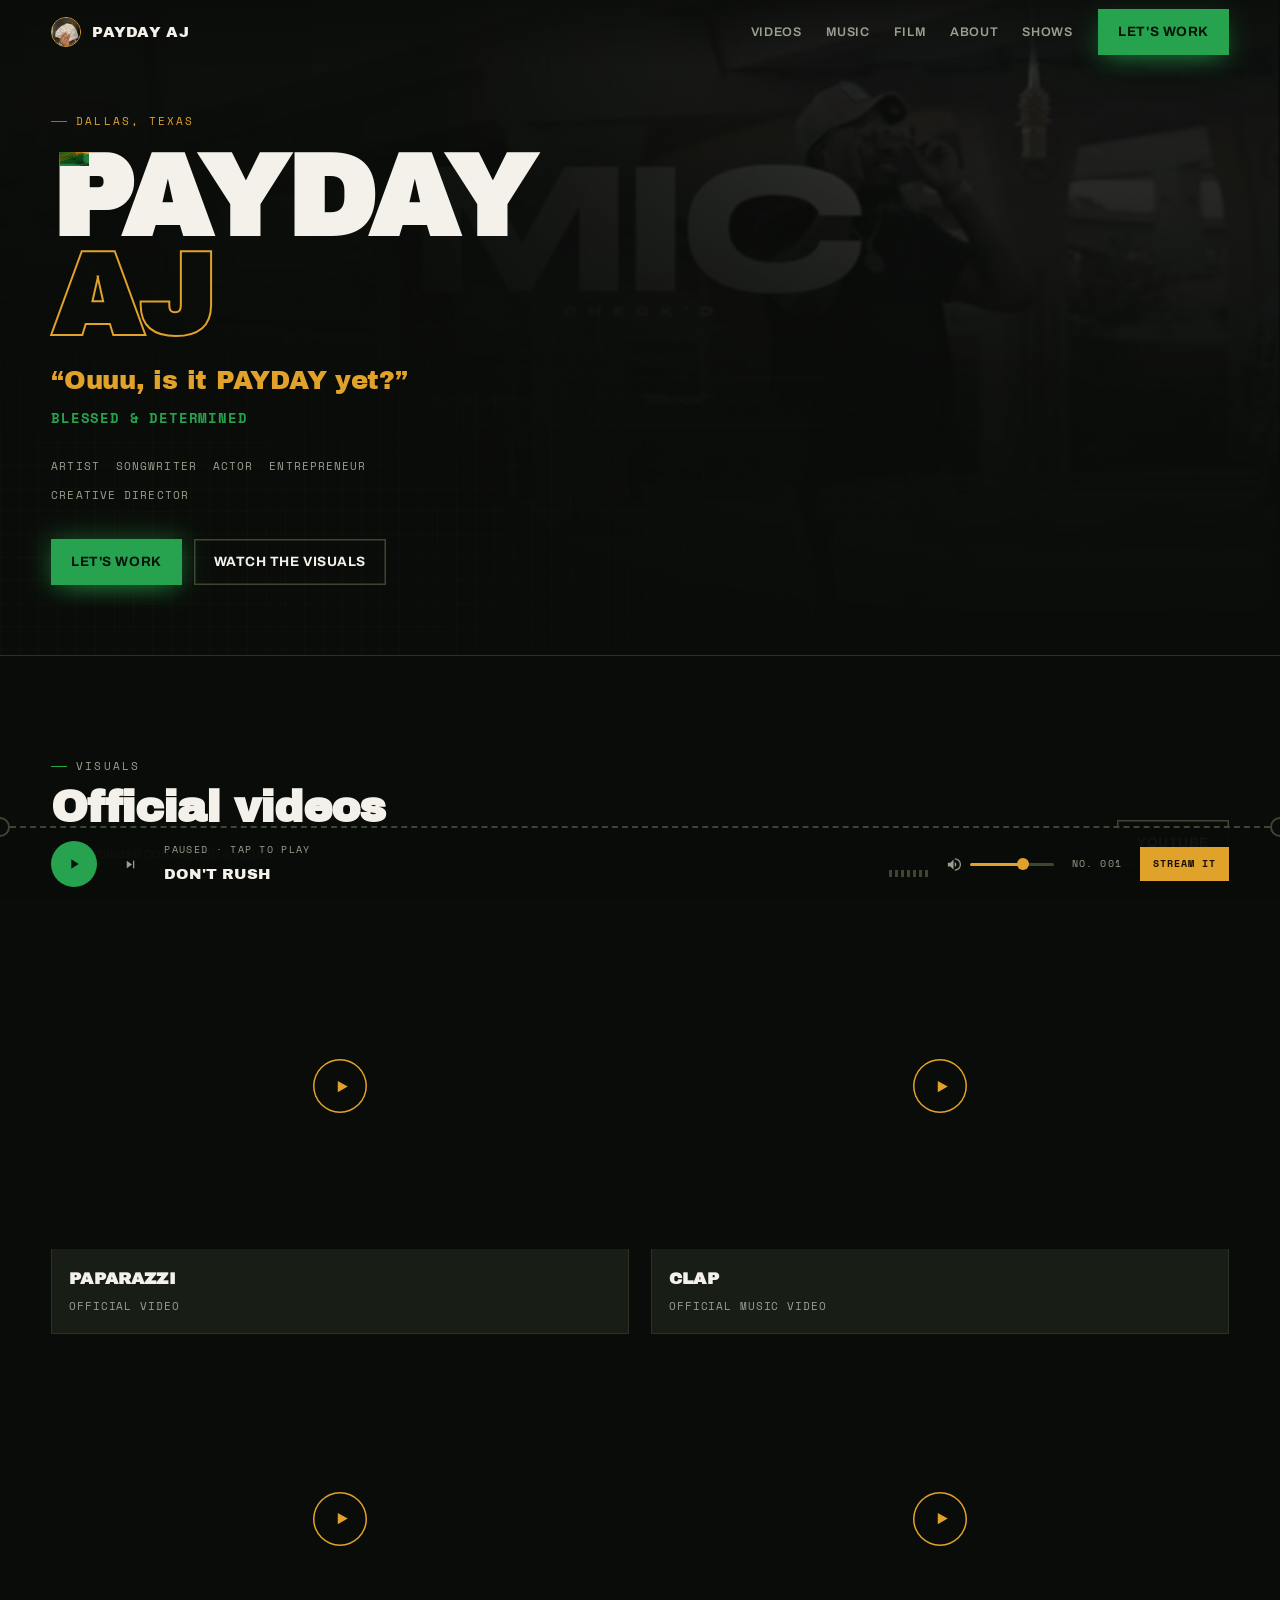
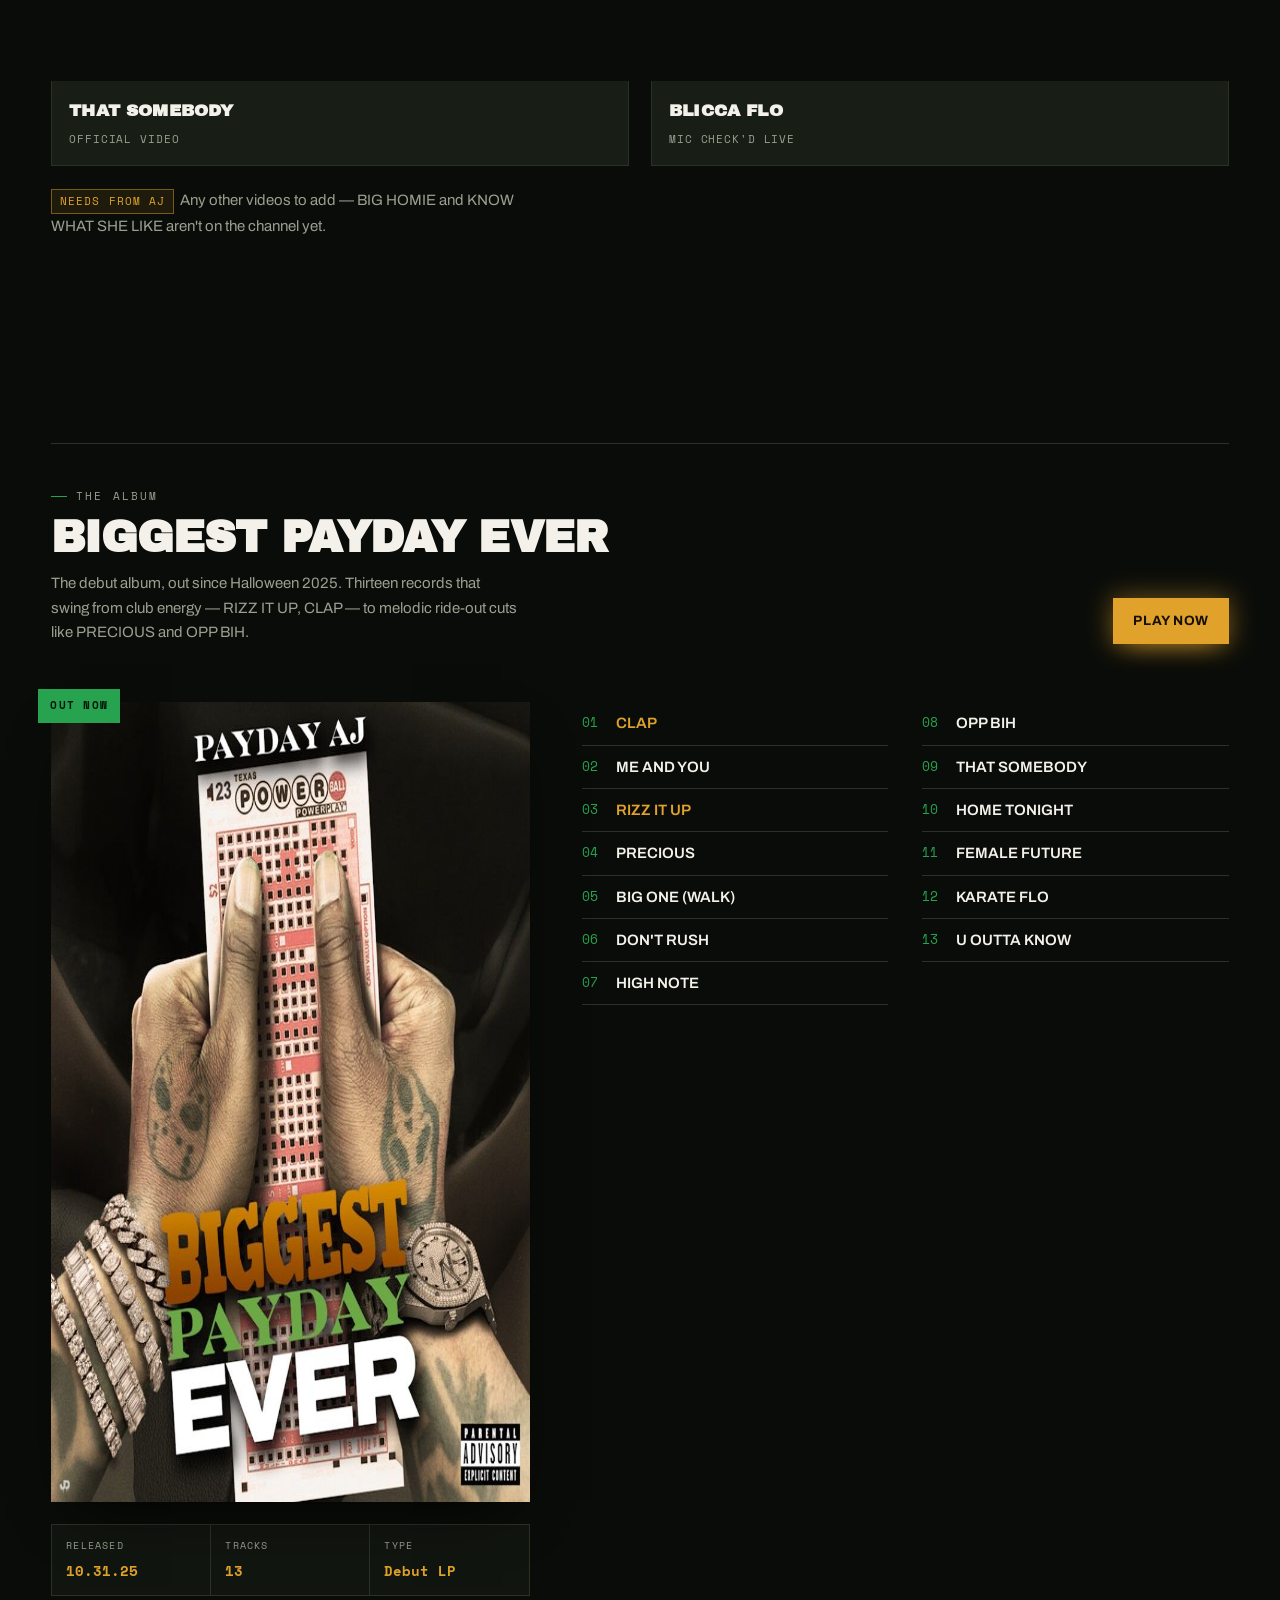
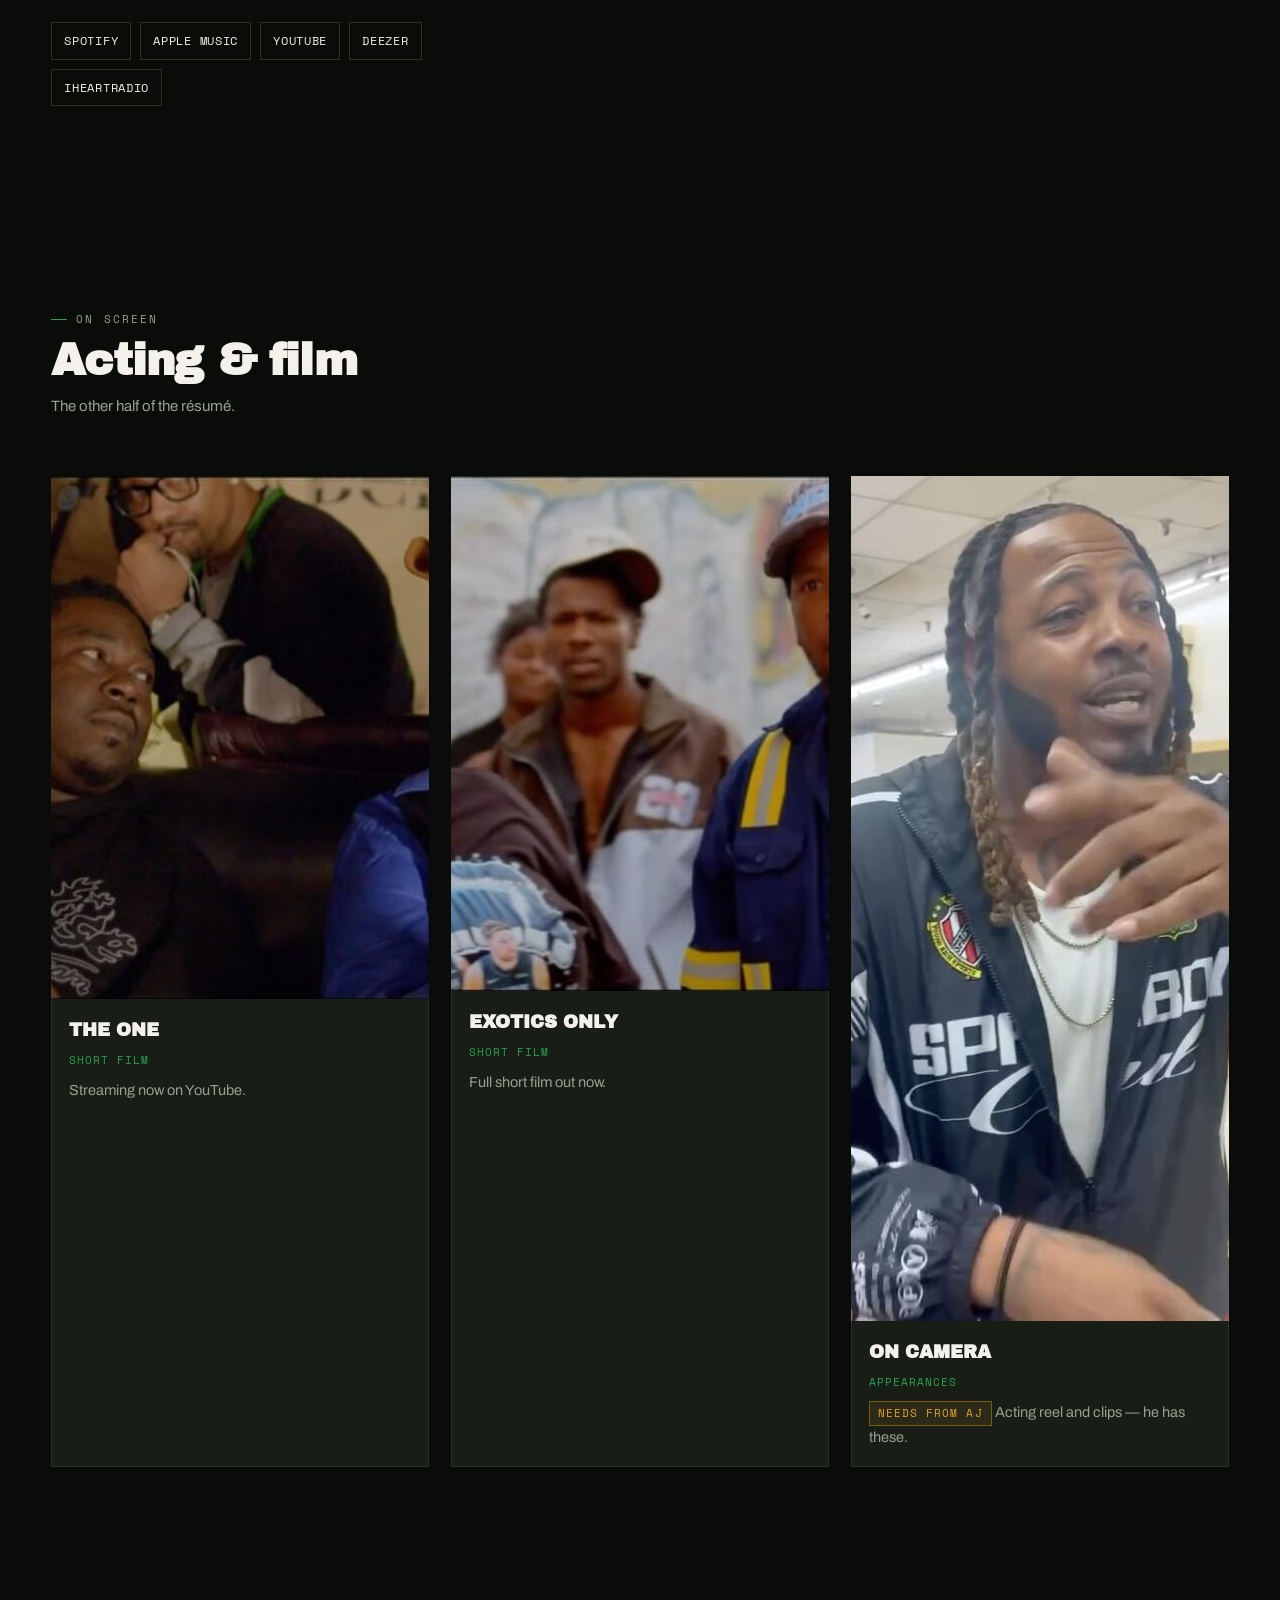
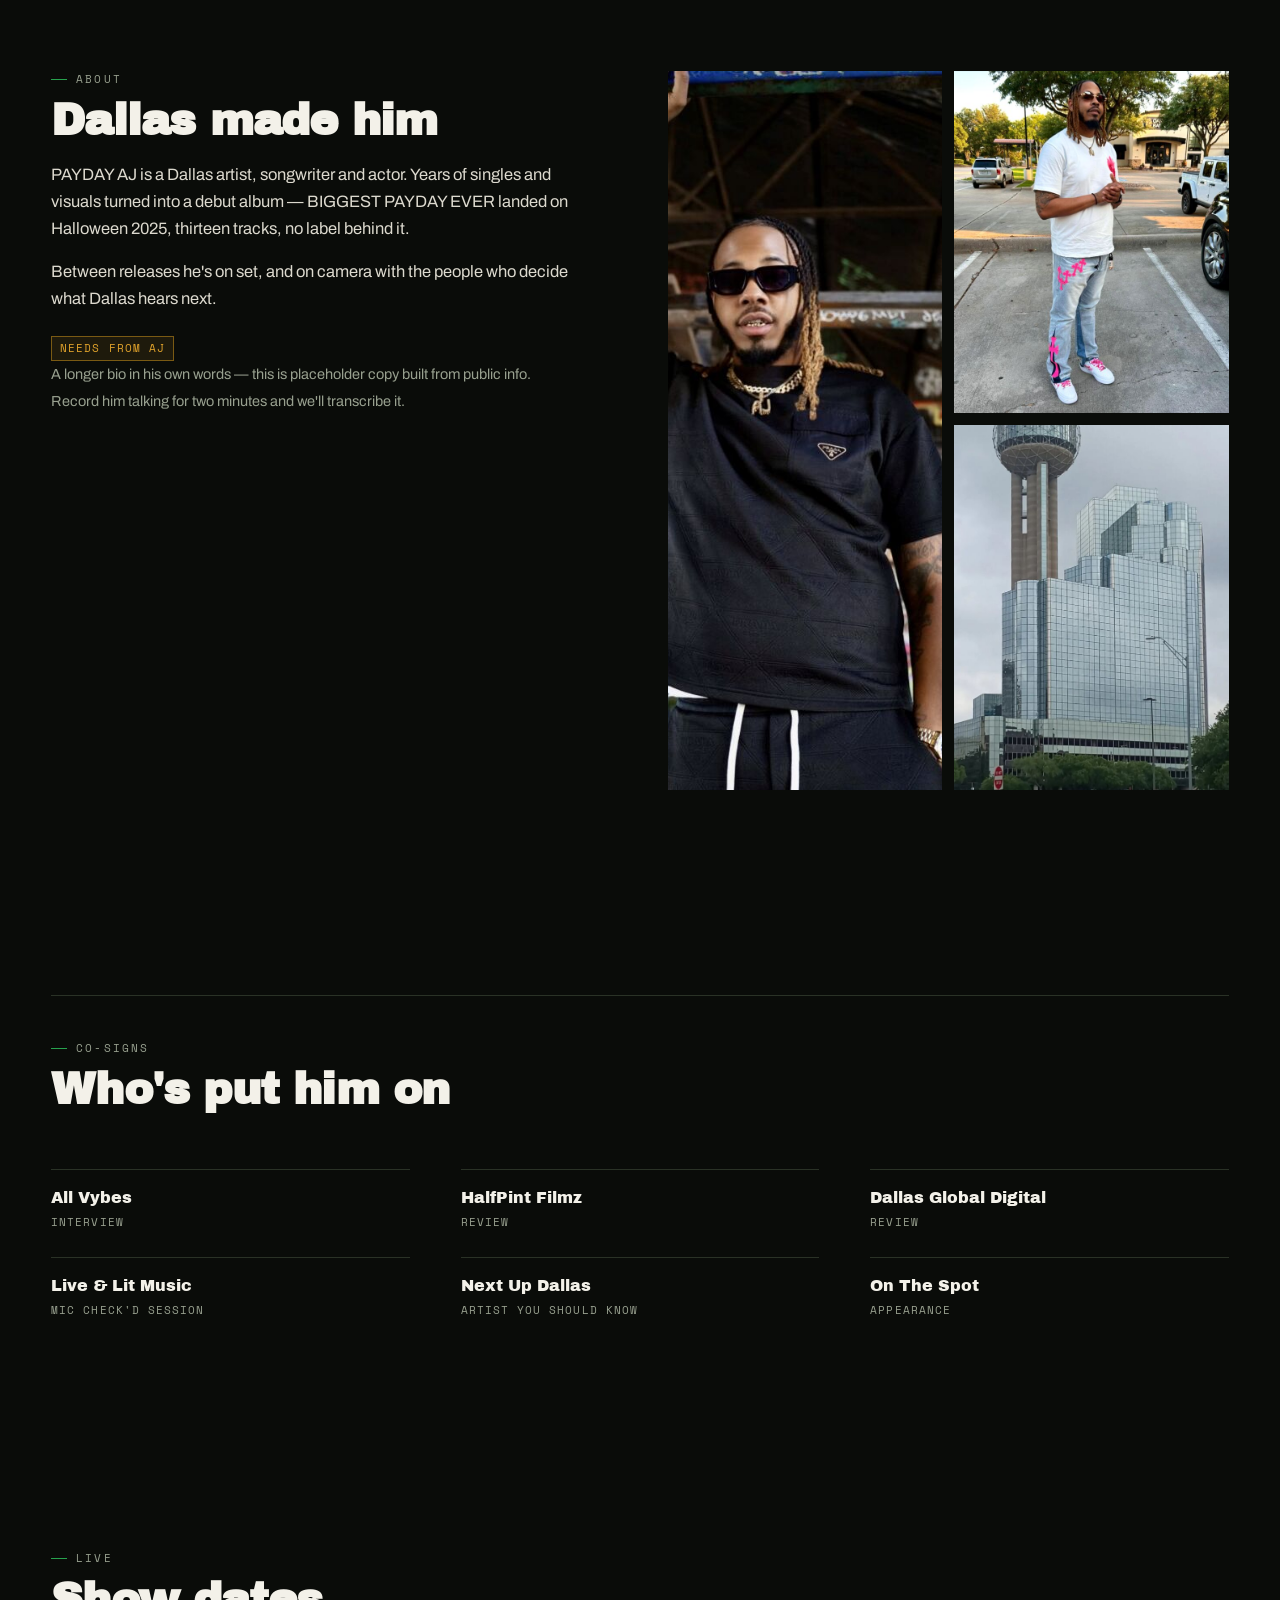
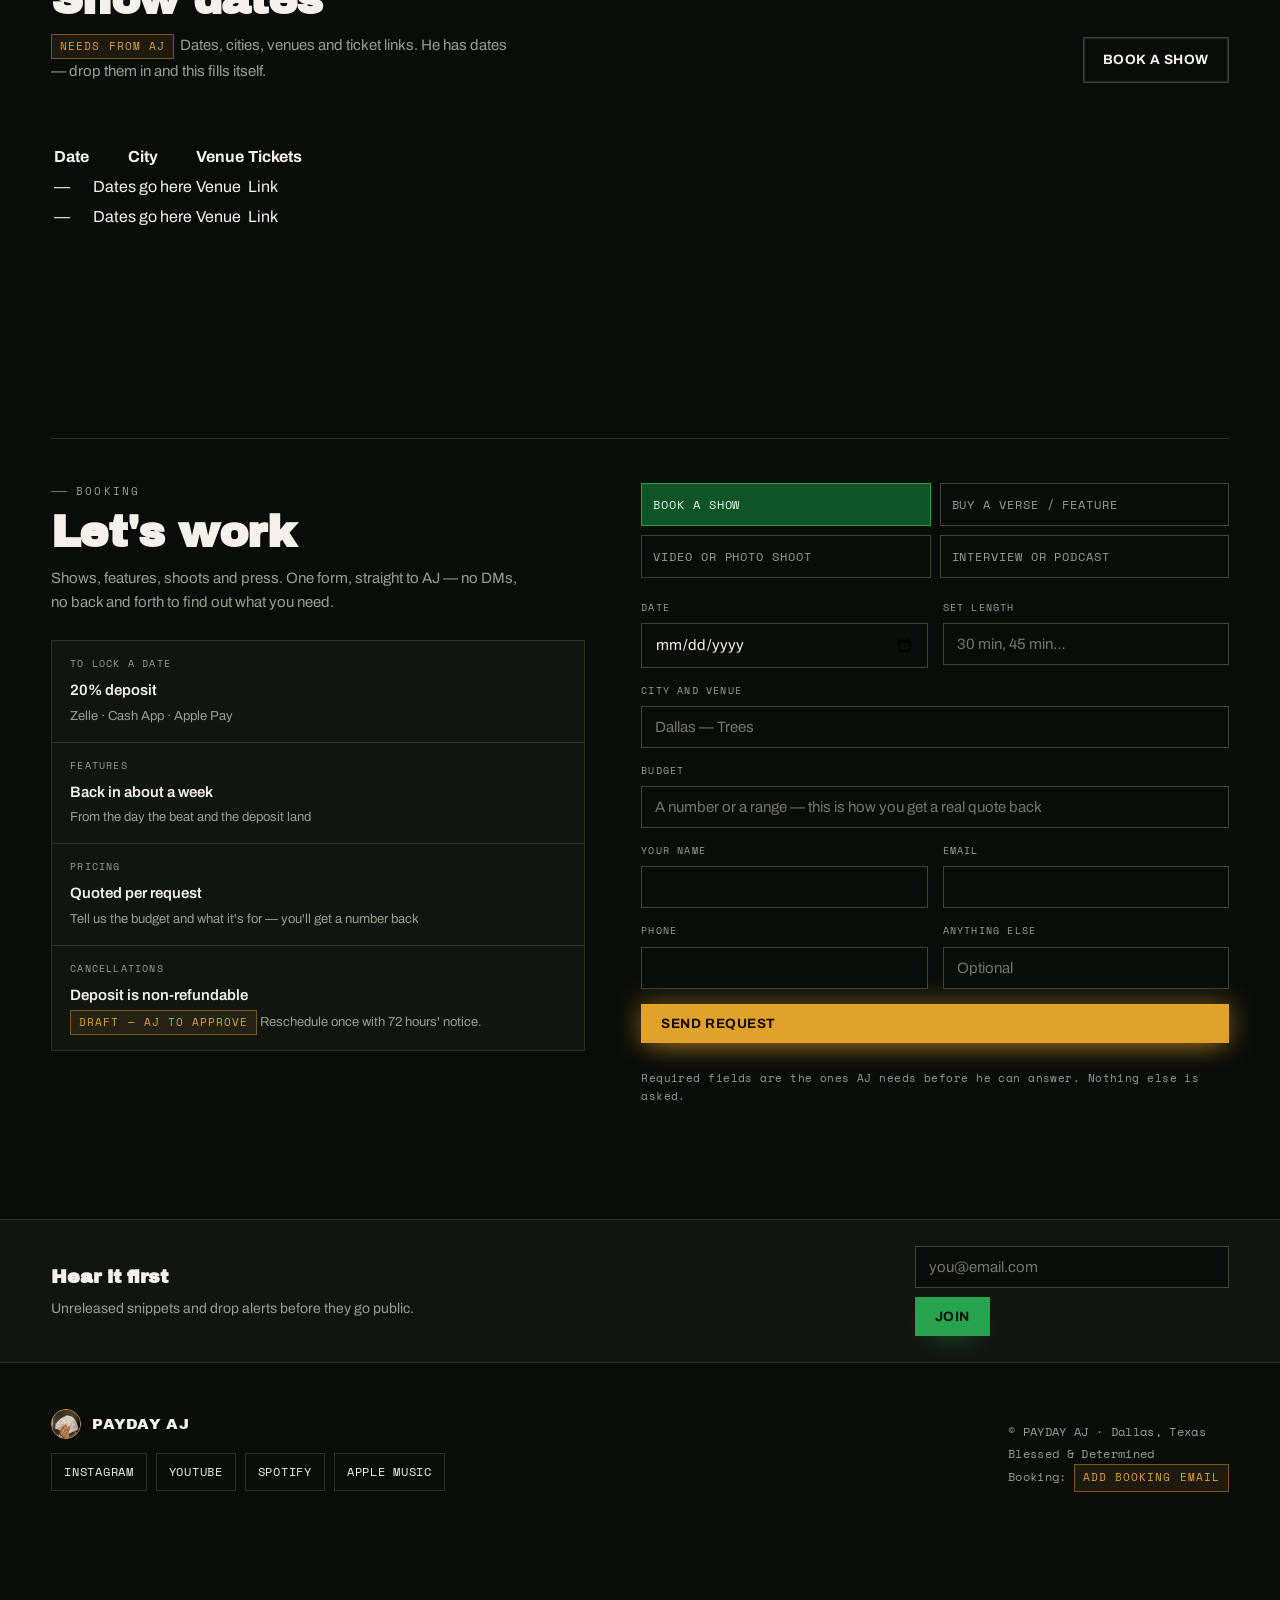
==== index.html @ 6438927e "Add files via upload" ====
<!doctype html>
<html lang="en">
<head>
<meta charset="utf-8">
<meta name="viewport" content="width=device-width, initial-scale=1">
<title>PAYDAY AJ</title>
<meta name="description" content="PAYDAY AJ — Dallas artist, songwriter and actor. Debut album BIGGEST PAYDAY EVER out now. Videos, film work, shows and booking.">
<link rel="icon" href="assets/avatar.jpg">
<meta property="og:type" content="website">
<meta property="og:site_name" content="PAYDAY AJ">
<meta property="og:title" content="PAYDAY AJ — Blessed &amp; Determined">
<meta property="og:description" content="Ouuu, is it PAYDAY yet? Debut album BIGGEST PAYDAY EVER out now. Videos, film, shows and booking.">
<meta property="og:image" content="https://xbased420.github.io/PaydayAj/assets/album.jpg">
<meta property="og:url" content="https://xbased420.github.io/PaydayAj/">
<meta name="twitter:card" content="summary_large_image">
<link rel="preconnect" href="https://fonts.googleapis.com">
<link rel="preconnect" href="https://fonts.gstatic.com" crossorigin>
<link rel="stylesheet" href="https://fonts.googleapis.com/css2?family=Archivo+Black&family=Archivo:wght@400;500;600;700&family=Space+Mono:wght@400;700&display=swap">
<link rel="stylesheet" href="styles.css">
</head>
<body>

<nav class="nav"><div class="wrap">
  <a class="brand" href="#top"><img src="assets/avatar.jpg" alt="" width="300" height="300" decoding="async">PAYDAY&nbsp;AJ</a>
  <div class="navlinks">
    <a href="#videos">Videos</a>
    <a href="#music">Music</a>
    <a href="#screen">Film</a>
    <a href="#about">About</a>
    <a href="#shows">Shows</a>
  </div>
  <a class="btn" href="#booking">Let's work</a>
</div></nav>

<header class="hero" id="top">
  <div class="hero-bg" data-shuffle="pkYQTzAh4oY,WJJ4ZXtPwB0,wU_MzEeejMc,GE3MZFJ9xXU">
    <img src="assets/v-blicca.jpg" alt="PAYDAY AJ in a frame from one of his videos" width="1100" height="615" decoding="async" fetchpriority="high">
    <div class="hero-video" id="hero-video" aria-hidden="true"></div>
  </div>
  <div class="slip"></div>
  <div class="wrap">
    <div class="hero-inner">
      <div class="eyebrow">Dallas, Texas</div>
      <h1><span class="pd">PAYDAY<i class="rain r1" aria-hidden="true">PAYDAY</i><i class="rain r2" aria-hidden="true">PAYDAY</i><i class="rain r3" aria-hidden="true">PAYDAY</i><i class="rain r4" aria-hidden="true">PAYDAY</i></span><br><span class="out">AJ</span></h1>
      <p class="tagline">“Ouuu, is it PAYDAY yet?”</p>
      <p class="motto">Blessed &amp; Determined</p>
      <div class="rolebar">
        <span class="role">Artist</span>
        <span class="role">Songwriter</span>
        <span class="role">Actor</span>
        <span class="role">Entrepreneur</span>
        <span class="role">Creative Director</span>
      </div>
      <div class="herocta">
        <a class="btn" href="#booking">Let's work</a>
        <a class="btn ghost" href="#videos">Watch the visuals</a>
      </div>
    </div>
  </div>
</header>

<section id="videos">
  <div class="wrap">
    <div class="sechead">
      <div>
        <div class="eyebrow">Visuals</div>
        <h2>Official videos</h2>
        <p class="sub">Every release comes with a visual.</p>
      </div>
      <a class="btn ghost" href="https://youtu.be/WJJ4ZXtPwB0" target="_blank" rel="noopener">YouTube</a>
    </div>
    <div class="vgrid">
      <article class="vid" data-yt="pkYQTzAh4oY">
        <button class="vthumb" type="button" aria-label="Play PAPARAZZI">
          <img src="https://img.youtube.com/vi/pkYQTzAh4oY/maxresdefault.jpg"
               onerror="this.src='https://img.youtube.com/vi/pkYQTzAh4oY/hqdefault.jpg'"
               width="1280" height="720" decoding="async" alt="Still from the PAPARAZZI video" loading="lazy">
          <span class="play"><span><svg viewBox="0 0 24 24" aria-hidden="true"><path d="M6 3l16 9-16 9z"/></svg></span></span>
        </button>
        <div class="vbody"><h3>PAPARAZZI</h3><p>Official video</p></div>
      </article>
      <article class="vid" data-yt="WJJ4ZXtPwB0">
        <button class="vthumb" type="button" aria-label="Play CLAP">
          <img src="https://img.youtube.com/vi/WJJ4ZXtPwB0/maxresdefault.jpg"
               onerror="this.src='https://img.youtube.com/vi/WJJ4ZXtPwB0/hqdefault.jpg'"
               width="1280" height="720" decoding="async" alt="Still from the CLAP video" loading="lazy">
          <span class="play"><span><svg viewBox="0 0 24 24" aria-hidden="true"><path d="M6 3l16 9-16 9z"/></svg></span></span>
        </button>
        <div class="vbody"><h3>CLAP</h3><p>Official music video</p></div>
      </article>
      <article class="vid" data-yt="wU_MzEeejMc">
        <button class="vthumb" type="button" aria-label="Play THAT SOMEBODY">
          <img src="https://img.youtube.com/vi/wU_MzEeejMc/maxresdefault.jpg"
               onerror="this.src='https://img.youtube.com/vi/wU_MzEeejMc/hqdefault.jpg'"
               width="1280" height="720" decoding="async" alt="Still from the THAT SOMEBODY video" loading="lazy">
          <span class="play"><span><svg viewBox="0 0 24 24" aria-hidden="true"><path d="M6 3l16 9-16 9z"/></svg></span></span>
        </button>
        <div class="vbody"><h3>THAT SOMEBODY</h3><p>Official video</p></div>
      </article>
      <article class="vid" data-yt="GE3MZFJ9xXU">
        <button class="vthumb" type="button" aria-label="Play BLICCA FLO">
          <img src="https://img.youtube.com/vi/GE3MZFJ9xXU/maxresdefault.jpg"
               onerror="this.src='https://img.youtube.com/vi/GE3MZFJ9xXU/hqdefault.jpg'"
               width="1280" height="720" decoding="async" alt="Still from the BLICCA FLO video" loading="lazy">
          <span class="play"><span><svg viewBox="0 0 24 24" aria-hidden="true"><path d="M6 3l16 9-16 9z"/></svg></span></span>
        </button>
        <div class="vbody"><h3>BLICCA FLO</h3><p>Mic Check'd live</p></div>
      </article>
    </div>
    <p class="sub" style="margin-top:22px"><span class="todo">Needs from AJ</span> &nbsp;Any other videos to add — BIG HOMIE and KNOW WHAT SHE LIKE aren't on the channel yet.</p>
  </div>
</section>

<section id="music" class="alt">
  <div class="wrap">
    <div class="perf"></div>
    <div class="sechead">
      <div>
        <div class="eyebrow">The album</div>
        <h2>BIGGEST PAYDAY EVER</h2>
        <p class="sub">The debut album, out since Halloween 2025. Thirteen records that swing from club energy — RIZZ IT UP, CLAP — to melodic ride-out cuts like PRECIOUS and OPP BIH.</p>
      </div>
      <a class="btn gold" href="https://distrokid.com/hyperfollow/paydayaj/biggest-payday-ever" target="_blank" rel="noopener">Play now</a>
    </div>
    <div class="album">
      <div>
        <div class="cover">
          <span class="badge">Out now</span>
          <img src="assets/album.jpg" alt="BIGGEST PAYDAY EVER album cover" width="800" height="800" decoding="async" loading="lazy">
        </div>
        <dl class="meta">
          <div><dt>Released</dt><dd>10.31.25</dd></div>
          <div><dt>Tracks</dt><dd>13</dd></div>
          <div><dt>Type</dt><dd>Debut LP</dd></div>
        </dl>
        <div class="platforms">
          <a class="plat" href="https://distrokid.com/hyperfollow/paydayaj/biggest-payday-ever" target="_blank" rel="noopener">Spotify</a>
          <a class="plat" href="https://distrokid.com/hyperfollow/paydayaj/biggest-payday-ever" target="_blank" rel="noopener">Apple Music</a>
          <a class="plat" href="https://distrokid.com/hyperfollow/paydayaj/biggest-payday-ever" target="_blank" rel="noopener">YouTube</a>
          <a class="plat" href="https://distrokid.com/hyperfollow/paydayaj/biggest-payday-ever" target="_blank" rel="noopener">Deezer</a>
          <a class="plat" href="https://distrokid.com/hyperfollow/paydayaj/biggest-payday-ever" target="_blank" rel="noopener">iHeartRadio</a>
        </div>
      </div>
      <ol class="tracks">
        <li class="lead"><span class="n">01</span><span class="t">CLAP</span></li>
        <li><span class="n">02</span><span class="t">ME AND YOU</span></li>
        <li class="lead"><span class="n">03</span><span class="t">RIZZ IT UP</span></li>
        <li><span class="n">04</span><span class="t">PRECIOUS</span></li>
        <li><span class="n">05</span><span class="t">BIG ONE (WALK)</span></li>
        <li><span class="n">06</span><span class="t">DON'T RUSH</span></li>
        <li><span class="n">07</span><span class="t">HIGH NOTE</span></li>
        <li><span class="n">08</span><span class="t">OPP BIH</span></li>
        <li><span class="n">09</span><span class="t">THAT SOMEBODY</span></li>
        <li><span class="n">10</span><span class="t">HOME TONIGHT</span></li>
        <li><span class="n">11</span><span class="t">FEMALE FUTURE</span></li>
        <li><span class="n">12</span><span class="t">KARATE FLO</span></li>
        <li><span class="n">13</span><span class="t">U OUTTA KNOW</span></li>
      </ol>
    </div>
  </div>
</section>

<section id="screen">
  <div class="wrap">
    <div class="sechead">
      <div>
        <div class="eyebrow">On screen</div>
        <h2>Acting &amp; film</h2>
        <p class="sub">The other half of the résumé.</p>
      </div>
    </div>
    <div class="fgrid">
      <article class="film">
        <img src="assets/f-theone.jpg" alt="Still from the short film The One" width="1100" height="523" decoding="async" loading="lazy">
        <div class="fb"><h3>THE ONE</h3><p class="role2">Short film</p>
          <p>Streaming now on YouTube.</p></div>
      </article>
      <article class="film">
        <img src="assets/f-exotics.jpg" alt="Still from the short film Exotics Only" width="1100" height="515" decoding="async" loading="lazy">
        <div class="fb"><h3>EXOTICS ONLY</h3><p class="role2">Short film</p>
          <p>Full short film out now.</p></div>
      </article>
      <article class="film">
        <img src="assets/pr-pimpinken.jpg" alt="PAYDAY AJ on camera" width="676" height="845" decoding="async" loading="lazy">
        <div class="fb"><h3>ON CAMERA</h3><p class="role2">Appearances</p>
          <p><span class="todo">Needs from AJ</span> Acting reel and clips — he has these.</p></div>
      </article>
    </div>
  </div>
</section>

<section id="about">
  <div class="wrap">
    <div class="about">
      <div>
        <div class="eyebrow">About</div>
        <h2 style="margin-bottom:20px">Dallas made him</h2>
        <p>PAYDAY AJ is a Dallas artist, songwriter and actor. Years of singles and visuals turned into a debut album — BIGGEST PAYDAY EVER landed on Halloween 2025, thirteen tracks, no label behind it.</p>
        <p>Between releases he's on set, and on camera with the people who decide what Dallas hears next.</p>
        <p style="margin-top:22px"><span class="todo">Needs from AJ</span><br>
          <span style="color:var(--muted);font-size:14.5px">A longer bio in his own words — this is placeholder copy built from public info. Record him talking for two minutes and we'll transcribe it.</span></p>
      </div>
      <div class="photostack">
        <img class="tall" src="assets/hero.jpg" alt="PAYDAY AJ in Dallas" width="660" height="855" decoding="async" loading="lazy">
        <img src="assets/ph-fit.jpg" alt="PAYDAY AJ" width="680" height="846" decoding="async" loading="lazy">
        <img src="assets/ph-dallas.jpg" alt="The Dallas skyline" width="636" height="847" decoding="async" loading="lazy">
      </div>
    </div>
  </div>
</section>

<section class="alt">
  <div class="wrap">
    <div class="perf"></div>
    <div class="sechead">
      <div>
        <div class="eyebrow">Co-signs</div>
        <h2>Who's put him on</h2>
      </div>
    </div>
    <div class="press">
      <div><div class="who">All Vybes</div><div class="what">Interview</div></div>
      <div><div class="who">HalfPint Filmz</div><div class="what">Review</div></div>
      <div><div class="who">Dallas Global Digital</div><div class="what">Review</div></div>
      <div><div class="who">Live &amp; Lit Music</div><div class="what">Mic Check'd session</div></div>
      <div><div class="who">Next Up Dallas</div><div class="what">Artist You Should Know</div></div>
      <div><div class="who">On The Spot</div><div class="what">Appearance</div></div>
    </div>
  </div>
</section>

<section id="shows">
  <div class="wrap">
    <div class="sechead">
      <div>
        <div class="eyebrow">Live</div>
        <h2>Show dates</h2>
        <p class="sub"><span class="todo">Needs from AJ</span> &nbsp;Dates, cities, venues and ticket links. He has dates — drop them in and this fills itself.</p>
      </div>
      <a class="btn ghost" href="#booking">Book a show</a>
    </div>
    <div class="tablewrap">
      <table class="shows">
        <thead><tr><th>Date</th><th>City</th><th>Venue</th><th>Tickets</th></tr></thead>
        <tbody>
          <tr><td class="date">—</td><td class="empty">Dates go here</td><td class="empty">Venue</td><td class="empty">Link</td></tr>
          <tr><td class="date">—</td><td class="empty">Dates go here</td><td class="empty">Venue</td><td class="empty">Link</td></tr>
        </tbody>
      </table>
    </div>
  </div>
</section>

<section id="booking" class="alt">
  <div class="wrap">
    <div class="perf"></div>
    <div class="bookgrid">
      <div>
        <div class="eyebrow">Booking</div>
        <h2>Let's work</h2>
        <p class="sub">Shows, features, shoots and press. One form, straight to AJ — no DMs, no back and forth to find out what you need.</p>
        <dl class="terms">
          <div><dt>To lock a date</dt><dd>20% deposit<small>Zelle · Cash App · Apple Pay</small></dd></div>
          <div><dt>Features</dt><dd>Back in about a week<small>From the day the beat and the deposit land</small></dd></div>
          <div><dt>Pricing</dt><dd>Quoted per request<small>Tell us the budget and what it's for — you'll get a number back</small></dd></div>
          <div><dt>Cancellations</dt><dd>Deposit is non-refundable<small><span class="todo">Draft — AJ to approve</span> Reschedule once with 72 hours' notice.</small></dd></div>
        </dl>
      </div>
      <div>
        <div class="picker" role="group" aria-label="What are you booking?">
          <button type="button" data-branch="show" aria-pressed="true">Book a show</button>
          <button type="button" data-branch="feature" aria-pressed="false">Buy a verse / feature</button>
          <button type="button" data-branch="shoot" aria-pressed="false">Video or photo shoot</button>
          <button type="button" data-branch="press" aria-pressed="false">Interview or podcast</button>
        </div>

        <form id="bookform" novalidate>
          <input type="hidden" id="requestType" name="requestType" value="show">
          <input type="text" name="company" tabindex="-1" autocomplete="off" aria-hidden="true" class="hp">

          <fieldset id="fs-show">
            <div class="row">
              <div><label for="s-date">Date</label><input id="s-date" name="showDate" type="date" required></div>
              <div><label for="s-len">Set length</label><input id="s-len" name="setLength" placeholder="30 min, 45 min…" required></div>
            </div>
            <div><label for="s-venue">City and venue</label><input id="s-venue" name="cityVenue" placeholder="Dallas — Trees" required></div>
          </fieldset>

          <fieldset id="fs-feature" hidden>
            <div class="row">
              <div><label for="f-due">Deadline</label><input id="f-due" name="deadline" type="date" required></div>
              <div><label for="f-part">Hook, verse, or both</label>
                <select id="f-part" name="part" required>
                  <option>Verse only</option><option>Hook only</option><option>Hook and verse</option>
                </select></div>
            </div>
            <div class="row">
              <div><label for="f-clear">Is the beat cleared?</label>
                <select id="f-clear" name="beatCleared" required>
                  <option>Yes — fully cleared</option><option>No</option><option>Not sure</option>
                </select></div>
              <div><label for="f-split">Streaming and publishing split</label><input id="f-split" name="splits" placeholder="50/50, 70/30…" required></div>
            </div>
            <div><label for="f-link">Link to the beat or a reference</label><input id="f-link" name="beatLink" placeholder="Optional"></div>
          </fieldset>

          <fieldset id="fs-shoot" hidden>
            <div class="row">
              <div><label for="v-date">Shoot date</label><input id="v-date" name="shootDate" type="date" required></div>
              <div><label for="v-type">Video or photo</label>
                <select id="v-type" name="shootType" required><option>Music video</option><option>Photo shoot</option><option>Both</option></select></div>
            </div>
            <div><label for="v-loc">City and location</label><input id="v-loc" name="shootLocation" required></div>
          </fieldset>

          <fieldset id="fs-press" hidden>
            <div class="row">
              <div><label for="p-outlet">Outlet or show</label><input id="p-outlet" name="outlet" required></div>
              <div><label for="p-date">Date</label><input id="p-date" name="pressDate" type="date" required></div>
            </div>
            <div><label for="p-format">In person or remote</label>
              <select id="p-format" name="format" required><option>In person</option><option>Remote</option></select></div>
          </fieldset>

          <div><label for="b-budget">Budget</label><input id="b-budget" name="budget" placeholder="A number or a range — this is how you get a real quote back" required></div>
          <div class="row">
            <div><label for="b-name">Your name</label><input id="b-name" name="name" required></div>
            <div><label for="b-email">Email</label><input id="b-email" name="email" type="email" required></div>
          </div>
          <div class="row">
            <div><label for="b-phone">Phone</label><input id="b-phone" name="phone" type="tel" required></div>
            <div><label for="b-more">Anything else</label><input id="b-more" name="notes" placeholder="Optional"></div>
          </div>
          <button class="btn gold" type="submit">Send request</button>
          <p class="formnote">Required fields are the ones AJ needs before he can answer. Nothing else is asked.</p>
        </form>

        <div class="sent" id="sent-ok" hidden>
          <h3>Request sent</h3>
          <p>It's in AJ's inbox. Reference <b id="sent-id">—</b> — keep that if you follow up.</p>
          <p>You'll get a quote back. To lock a date: 20% deposit by Zelle, Cash App or Apple Pay. Features come back in about a week.</p>
        </div>

        <div class="sent" id="sent" hidden>
          <h3>Almost there</h3>
          <p>The booking inbox is being set up right now. Until it's live, the fastest way to reach AJ is a DM — <a href="https://www.instagram.com/ajpaydaynosleep/" target="_blank" rel="noopener">@ajpaydaynosleep</a>. Send the same details you just filled in and you'll get a quote back.</p>
          <p>To lock a date: 20% deposit by Zelle, Cash App or Apple Pay. Features come back in about a week.</p>
        </div>
      </div>
    </div>
  </div>
</section>

<div class="mail">
  <div class="wrap">
    <div>
      <h3>Hear it first</h3>
      <p>Unreleased snippets and drop alerts before they go public.</p>
    </div>
    <form class="mailform" onsubmit="return false">
      <input type="email" placeholder="you@email.com" aria-label="Email address">
      <button class="btn" type="submit">Join</button>
    </form>
  </div>
</div>

<footer>
  <div class="wrap fgrid2">
    <div>
      <div class="brand" style="font-size:15px"><img src="assets/avatar.jpg" alt="" width="300" height="300" decoding="async" loading="lazy">PAYDAY&nbsp;AJ</div>
      <div class="socials">
        <a class="plat" href="https://www.instagram.com/ajpaydaynosleep/" target="_blank" rel="noopener">Instagram</a>
        <a class="plat" href="https://youtu.be/WJJ4ZXtPwB0" target="_blank" rel="noopener">YouTube</a>
        <a class="plat" href="https://distrokid.com/hyperfollow/paydayaj/biggest-payday-ever" target="_blank" rel="noopener">Spotify</a>
        <a class="plat" href="https://distrokid.com/hyperfollow/paydayaj/biggest-payday-ever" target="_blank" rel="noopener">Apple Music</a>
      </div>
    </div>
    <p class="small">
      © PAYDAY AJ · Dallas, Texas<br>
      Blessed &amp; Determined<br>
      Booking: <span class="todo">Add booking email</span>
    </p>
  </div>
</footer>


<!-- ================================================================
     BACKGROUND PLAYER
     One tap to start — browsers block sound until the visitor clicks
     something, so it can't and shouldn't autoplay. Volume opens at 65%.
     To add a track: drop the mp3 in assets/audio/ and add an entry to
     data-tracks below. src / title / url. Nothing else changes.
     ================================================================ -->
<div class="player" id="player" role="region" aria-label="Music player"
     data-volume="0.65"
     data-tracks='[
       {"src":"assets/audio/know-what-she-like.mp3","title":"KNOW WHAT SHE LIKE","url":"https://distrokid.com/hyperfollow/paydayaj/biggest-payday-ever"},
       {"src":"assets/audio/dont-rush.mp3","title":"DON&apos;T RUSH","url":"https://distrokid.com/hyperfollow/paydayaj/biggest-payday-ever"}
     ]'>
  <div class="inner">
    <button class="pbtn" id="ptoggle" type="button" aria-label="Play music">
      <svg viewBox="0 0 24 24" aria-hidden="true" id="picon"><path d="M8 5v14l11-7z"/></svg>
    </button>

    <button class="skip" id="pnext" type="button" aria-label="Next track">
      <svg viewBox="0 0 24 24" aria-hidden="true"><path d="M6 18l8.5-6L6 6v12zM16 6v12h2V6h-2z"/></svg>
    </button>

    <div class="nowbox">
      <div class="k" id="pstate">Now playing &middot; shuffle</div>
      <a class="t" id="ptitle" href="https://distrokid.com/hyperfollow/paydayaj/biggest-payday-ever"
         target="_blank" rel="noopener">KNOW WHAT SHE LIKE</a>
    </div>

    <div class="eqbox" aria-hidden="true" id="peq">
      <i></i><i></i><i></i><i></i><i></i><i></i><i></i>
    </div>

    <div class="vol">
      <svg class="vi" viewBox="0 0 24 24" aria-hidden="true"><path d="M3 9v6h4l5 5V4L7 9H3zm13.5 3a4.5 4.5 0 00-2.5-4v8a4.5 4.5 0 002.5-4zM14 2v2a8 8 0 010 16v2a10 10 0 000-20z"/></svg>
      <input type="range" id="pvol" min="0" max="100" value="65" step="1"
             aria-label="Volume" style="--fill:65%">
    </div>

    <span class="serialtag">NO. 001</span>

    <a class="plink" href="https://distrokid.com/hyperfollow/paydayaj/biggest-payday-ever"
       target="_blank" rel="noopener">Stream it</a>
  </div>
</div>

<script src="app.js"></script>
</body>
</html>
---- styles.css ----
/* PAYDAY AJ — payday.css
   Palette locked from the client brief 9/9/26: money green + foil gold on a
   green-biased black. Ticket red was removed by the client — do not add it back.
   Change the five values in :root and the whole site re-skins. */

:root{
  --ink:#0A0C09;
  --ink-2:#11150F;
  --ink-3:#181D16;
  --line:#2A3226;
  --line-2:#3B4633;
  --text:#F3F1E9;
  --muted:#98A08F;
  --green:#27A24E;
  --green-lit:#32C160;
  --green-deep:#0F5427;
  --gold:#E0A22B;
  --gold-lit:#F0B441;
  --gold-deep:#7A5A13;
  --shadow:0 24px 60px -28px rgba(0,0,0,.92);
  --display:"Archivo Black","Arial Black",Impact,sans-serif;
  --body:"Archivo","Helvetica Neue",Arial,sans-serif;
  --mono:"Space Mono",ui-monospace,"Courier New",monospace;
  --pad:clamp(56px,7vw,86px);
}

*{box-sizing:border-box}
html{scroll-behavior:smooth}
body{
  margin:0;background:var(--ink);color:var(--text);
  font-family:var(--body);font-size:16px;line-height:1.62;
  -webkit-font-smoothing:antialiased;
}
img{max-width:100%;display:block}
a{color:inherit}
::selection{background:var(--gold);color:#0A0C09}
:focus-visible{outline:2px solid var(--gold);outline-offset:3px}
.wrap{width:min(1180px,92vw);margin-inline:auto}
.sr{position:absolute;width:1px;height:1px;overflow:hidden;clip:rect(0 0 0 0);white-space:nowrap}

/* ---------- nav ---------- */
.nav{position:fixed;top:0;left:0;right:0;z-index:60;background:transparent;
  border-bottom:1px solid transparent;
  transition:background .3s ease, border-color .3s ease, backdrop-filter .3s ease}
/* A scrim instead of a rule — the bar melts into the hero at the top of the page. */
.nav::before{content:"";position:absolute;inset:0;pointer-events:none;
  background:linear-gradient(to bottom,rgba(10,12,9,.78),rgba(10,12,9,0));
  opacity:1;transition:opacity .3s ease}
.nav.stuck{background:rgba(10,12,9,.9);backdrop-filter:blur(14px);
  border-bottom-color:var(--line)}
.nav.stuck::before{opacity:0}
.nav .wrap{position:relative}
.nav .wrap{display:flex;align-items:center;gap:26px;height:64px}
.brand{display:flex;align-items:center;gap:11px;font-family:var(--display);
  font-size:15px;letter-spacing:.02em;text-decoration:none;margin-right:auto}
.brand img{width:30px;height:30px;border-radius:50%;object-fit:cover;
  border:1.5px solid var(--gold)}
.navlinks{display:flex;gap:24px;font-size:12.5px;letter-spacing:.05em;
  text-transform:uppercase;font-weight:600}
.navlinks a{color:var(--muted);text-decoration:none;transition:color .18s}
.navlinks a:hover{color:var(--gold)}
@media (max-width:900px){.navlinks{display:none}}

/* ---------- buttons ---------- */
.btn{display:inline-flex;align-items:center;gap:9px;font-family:var(--body);
  font-weight:700;font-size:13.5px;letter-spacing:.04em;text-transform:uppercase;
  padding:12px 20px;text-decoration:none;border:0;cursor:pointer;
  background:var(--green);color:#04160A;transition:transform .16s,background .16s}
.btn:hover{background:var(--green-lit);transform:translateY(-1px)}
.btn.gold{background:var(--gold);color:#170F02}
.btn.gold:hover{background:var(--gold-lit)}
.btn.ghost{background:transparent;color:var(--text);
  box-shadow:inset 0 0 0 1.5px var(--line-2)}
.btn.ghost:hover{background:var(--ink-3);color:var(--gold);
  box-shadow:inset 0 0 0 1.5px var(--gold)}

/* ---------- hero — cinematic video frame ---------- */
.hero{position:relative;min-height:min(88vh,720px);display:flex;align-items:flex-end;
  overflow:hidden;border-bottom:1px solid var(--line);margin-top:-64px;padding-top:64px}
.hero-bg{position:absolute;inset:0}
.hero-bg img{width:100%;height:100%;object-fit:cover;object-position:88% 42%;
  filter:contrast(1.1) saturate(.8) brightness(.62)}
.hero-bg::after{content:"";position:absolute;inset:0;
  background:
    linear-gradient(to top,var(--ink) 1%,rgba(10,12,9,.86) 38%,rgba(10,12,9,.3) 78%),
    linear-gradient(to right,rgba(10,12,9,.96) 0%,rgba(10,12,9,.9) 34%,rgba(10,12,9,.12) 78%)}
/* Muted YouTube loop behind the hero. The still underneath is the fallback —
   it shows while the video buffers, and stays if autoplay is refused. */
.hero-video{position:absolute;inset:0;overflow:hidden;opacity:0;
  transition:opacity 1.1s ease;pointer-events:none}
.hero-video.on{opacity:1}
.hero-video iframe{position:absolute;top:50%;left:50%;transform:translate(-50%,-50%);
  width:100vw;height:56.25vw;min-height:100vh;min-width:177.78vh;border:0;
  filter:contrast(1.1) saturate(.8) brightness(.62)}
.slip{position:absolute;inset:0;z-index:2;opacity:.55;pointer-events:none;
  background-image:
    linear-gradient(to right,rgba(224,162,43,.10) 1px,transparent 1px),
    linear-gradient(to bottom,rgba(224,162,43,.10) 1px,transparent 1px);
  background-size:19px 23px;
  -webkit-mask-image:radial-gradient(110% 80% at 12% 88%,#000 0%,transparent 68%);
  mask-image:radial-gradient(110% 80% at 12% 88%,#000 0%,transparent 68%)}
.hero .wrap{position:relative;z-index:3;padding:0 0 clamp(44px,6vw,70px)}
.hero-inner{max-width:44ch}
.eyebrow{font-family:var(--mono);font-size:11.5px;letter-spacing:.18em;
  text-transform:uppercase;color:var(--gold);display:flex;align-items:center;gap:11px}
.eyebrow::before{content:"";width:26px;height:2px;background:var(--green)}
h1{font-family:var(--display);margin:18px 0 0;line-height:.86;
  font-size:clamp(52px,9vw,120px);letter-spacing:-.025em}
h1 .out{color:transparent;-webkit-text-stroke:2px var(--gold);paint-order:stroke}
.tagline{font-family:var(--display);font-size:clamp(17px,2.3vw,26px);
  color:var(--gold);margin:20px 0 0;line-height:1.14;letter-spacing:-.01em}
.motto{font-family:var(--mono);font-size:13.5px;letter-spacing:.06em;color:var(--green);
  margin:12px 0 0;text-transform:uppercase;font-weight:700}
.rolebar{display:flex;flex-wrap:wrap;gap:7px;margin-top:22px}
.role{font-family:var(--mono);font-size:11px;letter-spacing:.1em;text-transform:uppercase;
  padding:6px 11px;color:var(--muted);box-shadow:inset 0 0 0 1px var(--line-2);
  background:rgba(10,12,9,.5)}
.herocta{display:flex;gap:12px;flex-wrap:wrap;margin-top:28px}


/* ---------- money in the letterforms ----------
   Four copies of the word sit on top of the real one, each filled with
   nothing but falling bills and clipped to its own glyphs, so the cash is
   only ever visible INSIDE "PAYDAY" — AJ underneath stays solid gold outline.
   Each copy runs its own duration and starts mid-cycle on a negative delay;
   every bill enters above the cap height and exits below the baseline, so
   the loop restart always happens out of sight.
   It's a paint animation, so it's deliberately kept to one small element. */
.pd{position:relative;display:inline-block;isolation:isolate}
.rain{position:absolute;left:0;top:0;font:inherit;letter-spacing:inherit;
  color:transparent;-webkit-background-clip:text;background-clip:text;
  background-repeat:no-repeat;pointer-events:none;user-select:none;
  -webkit-user-select:none;contain:paint;white-space:nowrap;
  /* Straight alpha over a cream letter just washes the bills out to pale
     mint. Multiplying lets the green and gold sink INTO the letterform
     instead of sitting on top of it, so it reads as printed money rather
     than a smudge — and the letter stays legible because multiply can
     only darken, never lift contrast. */
  mix-blend-mode:multiply}
.r1{opacity:.92;background-image:linear-gradient(161deg,rgba(255,255,255,0) 0 3%,rgba(16,92,43,.98) 3% 13%,rgba(48,170,89,.96) 13% 40%,rgba(233,175,62,1) 40% 59%,rgba(41,152,78,.94) 59% 87%,rgba(16,92,43,.98) 87% 97%,rgba(255,255,255,0) 97% 100%),linear-gradient(161deg,rgba(255,255,255,0) 0 3%,rgba(16,92,43,.98) 3% 13%,rgba(48,170,89,.96) 13% 40%,rgba(233,175,62,1) 40% 59%,rgba(41,152,78,.94) 59% 87%,rgba(16,92,43,.98) 87% 97%,rgba(255,255,255,0) 97% 100%),linear-gradient(161deg,rgba(255,255,255,0) 0 3%,rgba(16,92,43,.98) 3% 13%,rgba(48,170,89,.96) 13% 40%,rgba(233,175,62,1) 40% 59%,rgba(41,152,78,.94) 59% 87%,rgba(16,92,43,.98) 87% 97%,rgba(255,255,255,0) 97% 100%);
  background-size:0.3em 0.145em,0.25em 0.12em,0.33em 0.16em;animation:fall-r1 9.5s linear -1.2s infinite}
@keyframes fall-r1{
  0%{background-position:calc(6% + 0.00%) -22.0%,calc(45% + 0.00%) -34.0%,calc(77% + 0.00%) -15.0%}
  25%{background-position:calc(6% + -1.10%) 15.5%,calc(45% + -1.10%) 9.5%,calc(77% + -1.10%) 19.0%}
  50%{background-position:calc(6% + 1.40%) 53.0%,calc(45% + 1.40%) 53.0%,calc(77% + 1.40%) 53.0%}
  75%{background-position:calc(6% + -0.70%) 90.5%,calc(45% + -0.70%) 96.5%,calc(77% + -0.70%) 87.0%}
  100%{background-position:calc(6% + 0.00%) 128.0%,calc(45% + 0.00%) 140.0%,calc(77% + 0.00%) 121.0%}}
.r2{opacity:.72;background-image:linear-gradient(161deg,rgba(255,255,255,0) 0 3%,rgba(16,92,43,.98) 3% 13%,rgba(48,170,89,.96) 13% 40%,rgba(233,175,62,1) 40% 59%,rgba(41,152,78,.94) 59% 87%,rgba(16,92,43,.98) 87% 97%,rgba(255,255,255,0) 97% 100%),linear-gradient(161deg,rgba(255,255,255,0) 0 3%,rgba(16,92,43,.98) 3% 13%,rgba(48,170,89,.96) 13% 40%,rgba(233,175,62,1) 40% 59%,rgba(41,152,78,.94) 59% 87%,rgba(16,92,43,.98) 87% 97%,rgba(255,255,255,0) 97% 100%),linear-gradient(161deg,rgba(255,255,255,0) 0 3%,rgba(16,92,43,.98) 3% 13%,rgba(48,170,89,.96) 13% 40%,rgba(233,175,62,1) 40% 59%,rgba(41,152,78,.94) 59% 87%,rgba(16,92,43,.98) 87% 97%,rgba(255,255,255,0) 97% 100%);
  background-size:0.22em 0.105em,0.28em 0.135em,0.2em 0.095em;animation:fall-r2 12.5s linear -6.4s infinite}
@keyframes fall-r2{
  0%{background-position:calc(23% + 0.00%) -28.0%,calc(61% + 0.00%) -18.0%,calc(90% + 0.00%) -40.0%}
  25%{background-position:calc(23% + -1.10%) 12.0%,calc(61% + -1.10%) 17.5%,calc(90% + -1.10%) 6.5%}
  50%{background-position:calc(23% + 1.40%) 52.0%,calc(61% + 1.40%) 53.0%,calc(90% + 1.40%) 53.0%}
  75%{background-position:calc(23% + -0.70%) 92.0%,calc(61% + -0.70%) 88.5%,calc(90% + -0.70%) 99.5%}
  100%{background-position:calc(23% + 0.00%) 132.0%,calc(61% + 0.00%) 124.0%,calc(90% + 0.00%) 146.0%}}
.r3{opacity:.54;background-image:linear-gradient(161deg,rgba(255,255,255,0) 0 3%,rgba(16,92,43,.98) 3% 13%,rgba(48,170,89,.96) 13% 40%,rgba(233,175,62,1) 40% 59%,rgba(41,152,78,.94) 59% 87%,rgba(16,92,43,.98) 87% 97%,rgba(255,255,255,0) 97% 100%),linear-gradient(161deg,rgba(255,255,255,0) 0 3%,rgba(16,92,43,.98) 3% 13%,rgba(48,170,89,.96) 13% 40%,rgba(233,175,62,1) 40% 59%,rgba(41,152,78,.94) 59% 87%,rgba(16,92,43,.98) 87% 97%,rgba(255,255,255,0) 97% 100%),linear-gradient(161deg,rgba(255,255,255,0) 0 3%,rgba(16,92,43,.98) 3% 13%,rgba(48,170,89,.96) 13% 40%,rgba(233,175,62,1) 40% 59%,rgba(41,152,78,.94) 59% 87%,rgba(16,92,43,.98) 87% 97%,rgba(255,255,255,0) 97% 100%);
  background-size:0.19em 0.09em,0.33em 0.16em,0.24em 0.115em;animation:fall-r3 15.5s linear -3.1s infinite}
@keyframes fall-r3{
  0%{background-position:calc(14% + 0.00%) -36.0%,calc(52% + 0.00%) -21.0%,calc(83% + 0.00%) -30.0%}
  25%{background-position:calc(14% + -1.10%) 7.5%,calc(52% + -1.10%) 16.0%,calc(83% + -1.10%) 11.0%}
  50%{background-position:calc(14% + 1.40%) 51.0%,calc(52% + 1.40%) 53.0%,calc(83% + 1.40%) 52.0%}
  75%{background-position:calc(14% + -0.70%) 94.5%,calc(52% + -0.70%) 90.0%,calc(83% + -0.70%) 93.0%}
  100%{background-position:calc(14% + 0.00%) 138.0%,calc(52% + 0.00%) 127.0%,calc(83% + 0.00%) 134.0%}}
.r4{opacity:.38;background-image:linear-gradient(161deg,rgba(255,255,255,0) 0 3%,rgba(16,92,43,.98) 3% 13%,rgba(48,170,89,.96) 13% 40%,rgba(233,175,62,1) 40% 59%,rgba(41,152,78,.94) 59% 87%,rgba(16,92,43,.98) 87% 97%,rgba(255,255,255,0) 97% 100%),linear-gradient(161deg,rgba(255,255,255,0) 0 3%,rgba(16,92,43,.98) 3% 13%,rgba(48,170,89,.96) 13% 40%,rgba(233,175,62,1) 40% 59%,rgba(41,152,78,.94) 59% 87%,rgba(16,92,43,.98) 87% 97%,rgba(255,255,255,0) 97% 100%),linear-gradient(161deg,rgba(255,255,255,0) 0 3%,rgba(16,92,43,.98) 3% 13%,rgba(48,170,89,.96) 13% 40%,rgba(233,175,62,1) 40% 59%,rgba(41,152,78,.94) 59% 87%,rgba(16,92,43,.98) 87% 97%,rgba(255,255,255,0) 97% 100%);
  background-size:0.26em 0.125em,0.21em 0.1em,0.29em 0.14em;animation:fall-r4 19s linear -9.7s infinite}
@keyframes fall-r4{
  0%{background-position:calc(32% + 0.00%) -25.0%,calc(69% + 0.00%) -38.0%,calc(96% + 0.00%) -17.0%}
  25%{background-position:calc(32% + -1.10%) 13.8%,calc(69% + -1.10%) 7.0%,calc(96% + -1.10%) 18.0%}
  50%{background-position:calc(32% + 1.40%) 52.5%,calc(69% + 1.40%) 52.0%,calc(96% + 1.40%) 53.0%}
  75%{background-position:calc(32% + -0.70%) 91.2%,calc(69% + -0.70%) 97.0%,calc(96% + -0.70%) 88.0%}
  100%{background-position:calc(32% + 0.00%) 130.0%,calc(69% + 0.00%) 142.0%,calc(96% + 0.00%) 123.0%}}
@media (prefers-reduced-motion:reduce){.rain{display:none}}

/* ---------- sections ---------- */
section{padding:var(--pad) 0}
.alt{background:var(--ink-2)}
.sechead{display:flex;align-items:flex-end;justify-content:space-between;
  gap:26px;flex-wrap:wrap;margin-bottom:34px}
h2{font-family:var(--display);font-size:clamp(27px,3.7vw,44px);line-height:1;
  margin:10px 0 0;letter-spacing:-.018em}
.sub{color:var(--muted);max-width:62ch;margin:12px 0 0;font-size:15.5px}

/* perforated ticket stub divider */
.perf{position:relative;height:0;border-top:2px dashed var(--line-2);margin-bottom:30px}
.perf::before,.perf::after{content:"";position:absolute;top:-11px;width:20px;height:20px;
  border-radius:50%;background:var(--ink);box-shadow:inset 0 0 0 2px var(--line-2)}
.alt .perf::before,.alt .perf::after{background:var(--ink-2)}
.perf::before{left:-10px}
.perf::after{right:-10px}

/* ---------- videos ---------- */
.vgrid{display:grid;grid-template-columns:repeat(2,minmax(0,1fr));gap:22px}
@media (max-width:680px){.vgrid{grid-template-columns:1fr}}
.vid{position:relative;display:block;text-decoration:none;background:var(--ink-3);
  box-shadow:inset 0 0 0 1px var(--line);transition:transform .2s,box-shadow .2s}
.vid.playing{box-shadow:inset 0 0 0 1px var(--gold)}
.vid.playing:hover{transform:none}
.vid:hover{box-shadow:inset 0 0 0 1px var(--gold);transform:translateY(-3px)}
.vthumb{position:relative;aspect-ratio:16/9;overflow:hidden;display:block;width:100%;
  padding:0;border:0;background:var(--ink);cursor:pointer}
.vthumb iframe{position:absolute;inset:0;width:100%;height:100%;border:0}
.vthumb img{width:100%;height:100%;object-fit:cover}
.play{position:absolute;inset:0;display:grid;place-items:center}
.play span{width:54px;height:54px;border-radius:50%;background:rgba(10,12,9,.6);
  box-shadow:inset 0 0 0 1.5px var(--gold);display:grid;place-items:center;transition:.2s}
.vid:hover .play span{background:var(--gold)}
.play svg{width:15px;height:15px;fill:var(--gold);margin-left:3px;transition:.2s}
.vid:hover .play svg{fill:#170F02}
.vbody{padding:16px 18px 18px}
.vbody h3{font-family:var(--display);font-size:17px;margin:0;letter-spacing:.01em}
.vbody p{margin:6px 0 0;font-family:var(--mono);font-size:11px;color:var(--muted);
  letter-spacing:.08em;text-transform:uppercase}

/* ---------- album ---------- */
.album{display:grid;grid-template-columns:minmax(0,.85fr) minmax(0,1.15fr);gap:52px;
  align-items:start}
@media (max-width:900px){.album{grid-template-columns:1fr;gap:34px}}
.cover{position:relative}
.cover img{width:100%;box-shadow:var(--shadow)}
.badge{position:absolute;top:-13px;left:-13px;background:var(--green);color:#04160A;
  font-family:var(--mono);font-weight:700;font-size:11px;letter-spacing:.12em;
  text-transform:uppercase;padding:8px 12px}
.meta{display:grid;grid-template-columns:repeat(3,1fr);gap:1px;background:var(--line);
  margin-top:22px;border:1px solid var(--line)}
.meta > div{background:var(--ink-2);padding:13px 14px}
.meta dt{font-family:var(--mono);font-size:10px;letter-spacing:.12em;text-transform:uppercase;
  color:var(--muted);margin:0}
.meta dd{margin:5px 0 0;font-family:var(--mono);font-size:14px;font-weight:700;color:var(--gold)}
.tracks{list-style:none;margin:0;padding:0;columns:2;column-gap:34px;
  font-variant-numeric:tabular-nums}
@media (max-width:900px){.tracks{columns:1}}
.tracks li{display:flex;gap:12px;padding:9px 0;border-bottom:1px solid var(--line);
  break-inside:avoid;font-size:15px}
.tracks .n{font-family:var(--mono);font-size:12.5px;color:var(--green);min-width:22px;
  padding-top:2px}
.tracks .t{font-weight:600}
.tracks li.lead .t{color:var(--gold)}
.platforms{display:flex;flex-wrap:wrap;gap:9px;margin-top:26px}
.plat{font-family:var(--mono);font-size:12px;letter-spacing:.06em;text-transform:uppercase;
  padding:9px 13px;text-decoration:none;color:var(--text);
  box-shadow:inset 0 0 0 1px var(--line);transition:.16s}
.plat:hover{color:var(--gold);box-shadow:inset 0 0 0 1px var(--gold)}

/* ---------- film ---------- */
.fgrid{display:grid;grid-template-columns:repeat(auto-fit,minmax(320px,1fr));gap:22px}
.film{box-shadow:inset 0 0 0 1px var(--line);background:var(--ink-3)}
.film img{aspect-ratio:16/9;object-fit:cover;width:100%}
.film .fb{padding:17px 18px}
.film h3{font-family:var(--display);font-size:18px;margin:0}
.film .role2{font-family:var(--mono);font-size:11px;letter-spacing:.09em;
  text-transform:uppercase;color:var(--green);margin:7px 0 0}
.film p{margin:9px 0 0;font-size:14.5px;color:var(--muted)}

/* ---------- press ---------- */
/* Six co-signs. auto-fit picked five across and left a sixth cell of bare
   container background showing — the grid's own colour leaking through the
   gap. Fixed counts that divide into six mean the row is always full. */
.press{display:grid;grid-template-columns:repeat(3,minmax(0,1fr));gap:1px;
  background:var(--line);border:1px solid var(--line)}
@media (max-width:820px){.press{grid-template-columns:repeat(2,minmax(0,1fr))}}
@media (max-width:520px){.press{grid-template-columns:1fr}}
.press div{background:var(--ink);padding:20px 18px;display:flex;flex-direction:column;
  min-height:112px}
.press .who{font-family:var(--display);font-size:15.5px;line-height:1.2}
/* Push the label to the bottom so they line up even when a name wraps. */
.press .what{font-family:var(--mono);font-size:10.5px;letter-spacing:.1em;
  text-transform:uppercase;color:var(--muted);margin-top:auto;padding-top:12px}

/* ---------- about ---------- */
.about{display:grid;grid-template-columns:1fr 1fr;gap:56px;align-items:start}
@media (max-width:860px){.about{grid-template-columns:1fr;gap:32px}}
.about p{font-size:16.5px;color:#DCD9CE;max-width:58ch}
.about p + p{margin-top:15px}
.photostack{display:grid;grid-template-columns:1fr 1fr;gap:12px}
.photostack img{width:100%;height:100%;object-fit:cover}
.photostack .tall{grid-row:span 2}


/* ---------- booking ---------- */
.bookgrid{display:grid;grid-template-columns:1fr 1.1fr;gap:56px;align-items:start}
@media (max-width:900px){.bookgrid{grid-template-columns:1fr;gap:34px}}
.terms{display:grid;gap:1px;background:var(--line);border:1px solid var(--line);margin-top:26px}
.terms > div{background:var(--ink-2);padding:15px 18px}
.terms dt{font-family:var(--mono);font-size:10px;letter-spacing:.12em;text-transform:uppercase;
  color:var(--muted);margin:0}
.terms dd{margin:6px 0 0;font-size:15px;font-weight:600}
.terms dd small{display:block;font-weight:400;color:var(--muted);font-size:13px;margin-top:3px}

.picker{display:grid;grid-template-columns:repeat(2,1fr);gap:9px;margin-bottom:22px}
@media (max-width:520px){.picker{grid-template-columns:1fr}}
.picker button{font-family:var(--mono);font-size:11.5px;letter-spacing:.08em;
  text-transform:uppercase;padding:13px 12px;background:transparent;color:var(--muted);
  border:0;box-shadow:inset 0 0 0 1px var(--line-2);cursor:pointer;transition:.16s;
  text-align:left}
.picker button:hover{color:var(--text)}
.picker button[aria-pressed="true"]{background:var(--green-deep);color:#EAF7EE;
  box-shadow:inset 0 0 0 1px var(--green)}
form{display:grid;gap:15px}
.row{display:grid;grid-template-columns:1fr 1fr;gap:15px}
@media (max-width:620px){.row{grid-template-columns:1fr}}
label{font-family:var(--mono);font-size:10px;letter-spacing:.12em;text-transform:uppercase;
  color:var(--muted);display:block;margin-bottom:7px}
input,select,textarea{width:100%;background:var(--ink);color:var(--text);
  border:1px solid var(--line-2);padding:12px 13px;font-family:var(--body);font-size:15px}
input:focus,select:focus,textarea:focus{border-color:var(--gold);outline:none}
textarea{min-height:104px;resize:vertical}
fieldset{border:0;margin:0;padding:0;display:grid;gap:15px}
fieldset[hidden],[hidden]{display:none!important}
.formnote{font-family:var(--mono);font-size:11px;color:var(--muted);letter-spacing:.04em;
  line-height:1.7}
.hp{position:absolute;left:-9999px;width:1px;height:1px;opacity:0}
.sent{background:rgba(39,162,78,.09);box-shadow:inset 0 0 0 1px rgba(39,162,78,.42);
  padding:18px 20px}
.sent h3{font-family:var(--display);font-size:17px;margin:0 0 8px;color:var(--green-lit)}
.sent p{margin:0;font-size:14.5px;color:#CFD6C8}
.sent p + p{margin-top:9px}
.sent a{color:var(--gold)}

/* ---------- mailing list ---------- */
.mail{border-top:1px solid var(--line);border-bottom:1px solid var(--line);
  background:var(--ink-2)}
.mail .wrap{display:flex;align-items:center;justify-content:space-between;gap:26px;
  padding:26px 0;flex-wrap:wrap}
.mail h3{font-family:var(--display);font-size:19px;margin:0}
.mail p{margin:6px 0 0;color:var(--muted);font-size:14px}
.mailform{display:flex;gap:9px;flex-wrap:wrap}
.mailform input{min-width:230px}

/* ---------- placeholder flag ---------- */
.todo{font-family:var(--mono);font-size:10.5px;letter-spacing:.1em;text-transform:uppercase;
  color:var(--gold);background:rgba(224,162,43,.09);
  box-shadow:inset 0 0 0 1px var(--gold-deep);padding:4px 9px;display:inline-block}

/* ---------- footer ---------- */
footer{padding:46px 0 60px}
.fgrid2{display:flex;justify-content:space-between;gap:28px;flex-wrap:wrap;
  align-items:flex-start}
.socials{display:flex;gap:9px;flex-wrap:wrap;margin-top:14px}
.small{font-family:var(--mono);font-size:11.5px;color:var(--muted);line-height:1.9;
  letter-spacing:.03em;max-width:46ch}

@media (prefers-reduced-motion:reduce){
  *{animation:none!important;transition:none!important;scroll-behavior:auto}
}

/* ================================================================
   BACKGROUND PLAYER — the ticket-stub bar docked to the bottom
   Browsers block sound until the visitor interacts with the page, so
   this can't start on its own. It sits there, one tap from playing,
   and keeps going as they scroll. Volume opens at 65%.
   To add a track: drop the mp3 in assets/audio/ and add it to
   data-tracks on .player in index.html. Nothing else to change.
   ================================================================ */
body{padding-bottom:78px}
@media(max-width:700px){body{padding-bottom:70px}}

.player{position:fixed;left:0;right:0;bottom:0;z-index:80;
  background:rgba(10,12,9,.94);backdrop-filter:blur(14px);
  -webkit-backdrop-filter:blur(14px);
  border-top:2px dashed var(--line-2);
  transform:translateY(0);transition:transform .35s ease}
/* punched corners — same stub language as the bet slip */
.player::before,.player::after{content:"";position:absolute;top:-11px;
  width:20px;height:20px;border-radius:50%;background:var(--ink);
  box-shadow:inset 0 0 0 2px var(--line-2)}
.player::before{left:-10px}
.player::after{right:-10px}

.player .inner{width:min(1180px,92vw);margin-inline:auto;display:grid;
  grid-template-columns:auto auto minmax(0,1fr) auto auto auto auto;
  gap:18px;align-items:center;padding:13px 0}

.pbtn{width:46px;height:46px;border-radius:50%;border:0;cursor:pointer;
  background:var(--green);color:#04160A;display:grid;place-items:center;
  transition:background .16s,transform .16s;flex:none}
.pbtn:hover{background:var(--green-lit);transform:scale(1.04)}
.pbtn svg{width:16px;height:16px;fill:currentColor}
.player.on .pbtn{background:var(--gold)}
.player.on .pbtn:hover{background:var(--gold-lit)}

.skip{background:transparent;border:0;color:var(--muted);cursor:pointer;
  padding:8px;display:grid;place-items:center}
.skip:hover{color:var(--gold)}
.skip svg{width:15px;height:15px;fill:currentColor}

.nowbox{min-width:0}
.nowbox .k{font-family:var(--mono);font-size:9.5px;letter-spacing:.14em;
  text-transform:uppercase;color:var(--muted)}
.nowbox .t{font-family:var(--display);font-size:15px;letter-spacing:-.005em;
  margin-top:4px;white-space:nowrap;overflow:hidden;text-overflow:ellipsis;
  text-decoration:none;display:block}
.nowbox .t:hover{color:var(--gold)}

/* EQ bars — CSS animation by default, driven by the real waveform
   once the analyser is running (see app.js). */
.eqbox{display:flex;align-items:flex-end;gap:3px;height:26px}
.eqbox i{width:3px;background:var(--gold);display:block;height:20%;
  animation:eq 1.1s ease-in-out infinite alternate;
  transition:background .2s}
.eqbox i:nth-child(2){animation-delay:.16s;background:var(--green)}
.eqbox i:nth-child(3){animation-delay:.32s}
.eqbox i:nth-child(4){animation-delay:.08s;background:var(--green)}
.eqbox i:nth-child(5){animation-delay:.42s}
.eqbox i:nth-child(6){animation-delay:.24s;background:var(--green)}
.eqbox i:nth-child(7){animation-delay:.5s}
@keyframes eq{from{height:12%}to{height:100%}}
.player:not(.on) .eqbox i{animation-play-state:paused;height:26%;
  background:var(--line-2)}
.player.live .eqbox i{animation:none}

/* volume — thin gold-filled track, gold knob.
   Every browser draws a range input differently, so the track and the
   thumb are both rebuilt from scratch on each engine. */
.vol{display:flex;align-items:center;gap:9px}
.vol .vi{width:15px;height:15px;fill:var(--muted);flex:none}
.vol input[type=range]{-webkit-appearance:none;-moz-appearance:none;appearance:none;
  width:84px;height:14px;background:transparent;cursor:pointer;
  margin:0;padding:0;border:0;display:block}
.vol input[type=range]:focus{outline:none}
.vol input[type=range]:focus-visible{outline:2px solid var(--gold);outline-offset:4px}
/* WebKit / Blink */
.vol input[type=range]::-webkit-slider-runnable-track{-webkit-appearance:none;
  appearance:none;height:3px;border:0;border-radius:2px;
  background:linear-gradient(var(--gold),var(--gold)) left center/var(--fill,65%) 3px no-repeat,
             var(--line-2)}
.vol input[type=range]::-webkit-slider-thumb{-webkit-appearance:none;appearance:none;
  width:12px;height:12px;border-radius:50%;background:var(--gold);
  border:0;margin-top:-4.5px;transition:transform .14s}
.vol input[type=range]:hover::-webkit-slider-thumb{transform:scale(1.25)}
/* Firefox */
.vol input[type=range]::-moz-range-track{height:3px;border:0;border-radius:2px;
  background:var(--line-2)}
.vol input[type=range]::-moz-range-progress{height:3px;border-radius:2px;
  background:var(--gold)}
.vol input[type=range]::-moz-range-thumb{width:12px;height:12px;border-radius:50%;
  background:var(--gold);border:0}

.serialtag{font-family:var(--mono);font-size:9.5px;letter-spacing:.12em;
  color:var(--muted);white-space:nowrap}
.plink{font-family:var(--mono);font-size:10px;letter-spacing:.1em;
  text-transform:uppercase;text-decoration:none;padding:9px 13px;
  background:var(--gold);color:#170F02;font-weight:600;white-space:nowrap;
  transition:background .16s}
.plink:hover{background:var(--gold-lit)}

@media(max-width:980px){.serialtag{display:none}}
@media(max-width:860px){.eqbox{display:none}}
@media(max-width:700px){
  .player .inner{grid-template-columns:auto minmax(0,1fr) auto;gap:12px;
    padding:10px 0}
  .skip,.vol,.plink{display:none}
  .pbtn{width:40px;height:40px}
  .nowbox .t{font-size:13.5px}
}
@media (prefers-reduced-motion:reduce){
  .eqbox i{animation:none!important;height:45%}
}

/* ================================================================
   RESTRAINT PASS + MOTION
   Everything below intentionally overrides earlier rules rather than
   editing them, so the original design is one delete away if this
   direction turns out to be wrong.
   ================================================================ */

/* ---- 1. breathe ----------------------------------------------
   The single biggest lever on "does this feel expensive". Roughly
   40% more air per section and a narrower measure for body copy. */
:root{--pad:clamp(72px,8vw,118px)}
.sechead{margin-bottom:clamp(38px,5vw,58px)}
.sub{max-width:52ch;font-size:15px;color:var(--muted)}

/* ---- 2. drop the banding -------------------------------------
   Alternating background bands were doing the work of separating
   sections. Whitespace does it better and leaves one flat black
   field for the photography to sit on. */
.alt{background:transparent}
.perf{border-top:1px solid var(--line);margin-bottom:clamp(30px,4vw,44px)}
.perf::before,.perf::after{display:none}
.alt .perf::before,.alt .perf::after{display:none}

/* ---- 3. quieter labels ---------------------------------------
   The gold eyebrow appeared on all eight sections, which spent the
   accent colour until it stopped reading as an accent. Now it's
   muted text with a short green tick, and gold is reserved for
   things you can actually click. */
.eyebrow{font-size:10.5px;letter-spacing:.2em;color:var(--muted);gap:9px}
.eyebrow::before{width:16px;height:1px;background:var(--green)}
.hero .eyebrow{color:var(--gold)}

/* ---- 4. fewer boxes ------------------------------------------ */
.role{box-shadow:none;background:transparent;color:var(--muted);padding:6px 0;
  margin-right:16px}
.rolebar{gap:0}
/* The old grid drew its dividers with a 1px gap over a filled container —
   clever, but the moment the cells went transparent for this pass that fill
   became a big green box. Dividers are now a border on each item and the
   container has no background at all. */
.press{background:none;border:0;gap:0 clamp(24px,4vw,56px)}
.press > div{background:transparent;box-shadow:none;min-height:0;
  padding:18px 0 26px;border-top:1px solid var(--line);display:block}
/* `.press div` matches .who and .what too — they're divs — so the original
   112px min-height was being applied to every single line of text inside a
   cell, not just the cell. Three times the height for no reason. */
/* `.press div` matches .who and .what too — they're divs — so the cell's
   112px min-height, 20px/18px padding and flex column were all being applied
   a second time to every line of text inside it. That's where the 275px-tall
   rows came from. Reset the inner two explicitly. */
.press .who,.press .what{min-height:0;padding:0;display:block;background:none}
.press .who{font-size:16px;line-height:1.25;margin:0 0 6px}
.press .what{margin:0;font-size:10.5px}
.slip{opacity:.3}

/* ---- 5. the CTA: float and glow ------------------------------
   Only the primary green button moves. A ghost button that floated
   too would turn the hero into a bouncy castle.
   The glow is a box-shadow on a pseudo-element rather than the
   button itself, so the blur is composited and never re-lays-out
   the row of buttons around it. */
.btn{position:relative;transition:transform .22s cubic-bezier(.22,1,.36,1),
  background .18s ease,box-shadow .22s ease}
.nav .btn{animation:none}
.btn:not(.ghost){animation:lift 4.6s ease-in-out infinite;
  box-shadow:0 0 0 0 rgba(39,162,78,0),0 10px 26px -14px rgba(39,162,78,.85)}
.btn:not(.ghost)::after{content:"";position:absolute;inset:-2px;z-index:-1;
  background:inherit;filter:blur(13px);opacity:.42;
  transition:opacity .22s ease;pointer-events:none}
.btn:not(.ghost):hover{transform:translateY(-3px);animation-play-state:paused}
.btn:not(.ghost):hover::after{opacity:.72}
.btn.gold{box-shadow:0 10px 26px -14px rgba(224,162,43,.9)}
@keyframes lift{
  0%,100%{transform:translateY(0)}
  50%{transform:translateY(-4px)}}

/* ---- 6. scroll reveals ---------------------------------------
   Transform + opacity only, so each one runs on the compositor and
   costs nothing on the main thread. .seen is added once by the
   observer in app.js and never removed — nothing re-animates on the
   way back up, which is the thing that makes reveal effects
   obnoxious. No-JS and reduced-motion both fall through to visible. */
.rise{opacity:0;transform:translate3d(0,22px,0);
  transition:opacity .62s cubic-bezier(.22,1,.36,1),
             transform .62s cubic-bezier(.22,1,.36,1)}
.rise.seen{opacity:1;transform:none}
.rise:nth-child(2){transition-delay:.06s}
.rise:nth-child(3){transition-delay:.12s}
.rise:nth-child(4){transition-delay:.18s}

/* ---- 7. performance -------------------------------------------
   Transitioning backdrop-filter forces the compositor to re-blur the
   whole strip behind the bar on every frame for 300ms, starting the
   moment you scroll — this was the main source of the choppiness.
   The blur still appears, it just snaps instead of animating.
   The player's blur is dropped entirely: over a near-black page it
   was invisible and cost a full-width backdrop snapshot per frame. */
.nav{transition:background .3s ease,border-color .3s ease}
.player{backdrop-filter:none;-webkit-backdrop-filter:none;
  background:rgba(10,12,9,.97)}
/* A filtered, full-viewport iframe gets its own compositor layer so
   scrolling past it doesn't re-run the filter. */
.hero-video{contain:layout paint;will-change:opacity}
.hero-video iframe{transform:translate3d(-50%,-50%,0)}

@media (prefers-reduced-motion:reduce){
  .btn:not(.ghost){animation:none}
  .rise{opacity:1;transform:none;transition:none}
}

/* ---- 8. stop filtering live video ------------------------------
   contrast/saturate/brightness on the hero iframe meant the GPU
   re-filtered a full-viewport moving video texture every frame it
   painted. The still image keeps its filter — that's paid once — but
   the video now gets the same darkening from a flat scrim layered
   over it, which costs nothing. brightness(.62) is worth roughly a
   38% black overlay, so the look holds. */
.hero-video iframe{filter:none}
.hero-bg::after{background:
  linear-gradient(to top,var(--ink) 1%,rgba(10,12,9,.86) 38%,rgba(10,12,9,.3) 78%),
  linear-gradient(to right,rgba(10,12,9,.96) 0%,rgba(10,12,9,.9) 34%,rgba(10,12,9,.12) 78%),
  linear-gradient(rgba(10,12,9,.40),rgba(10,12,9,.40))}
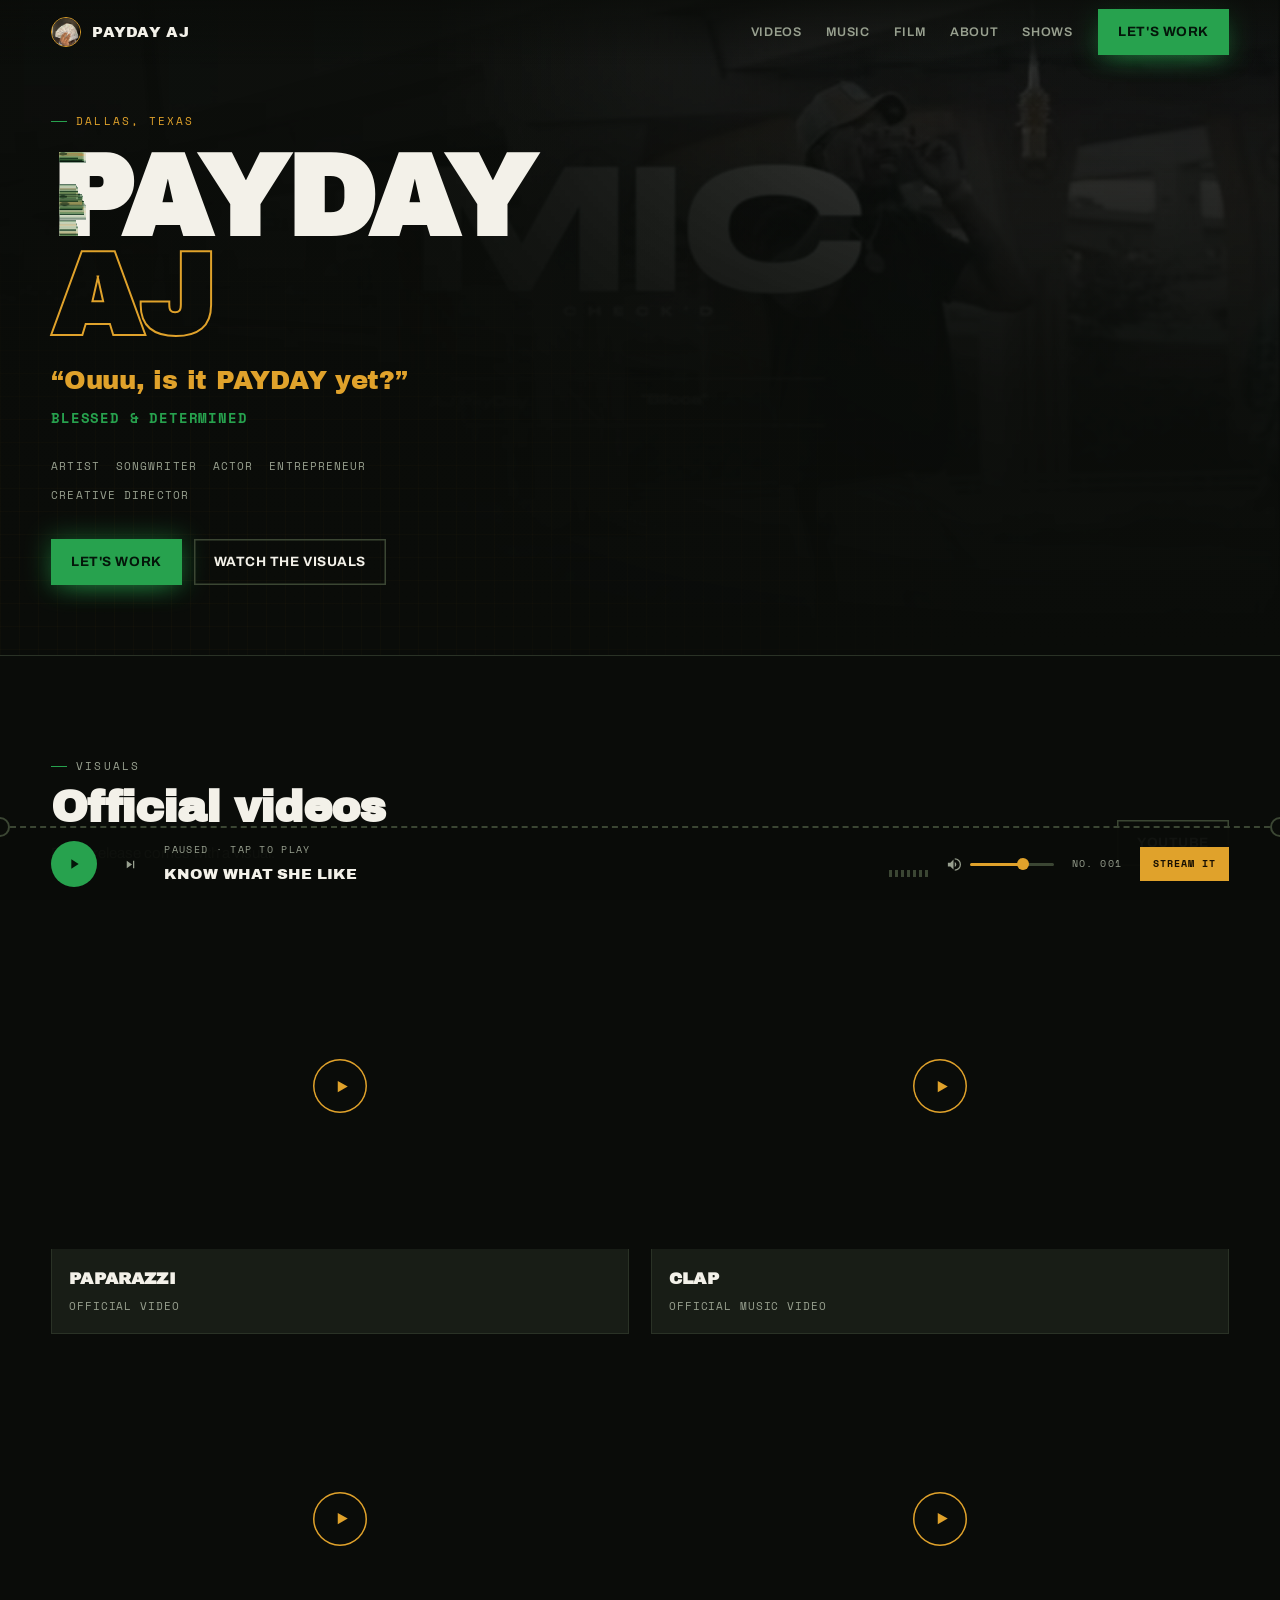
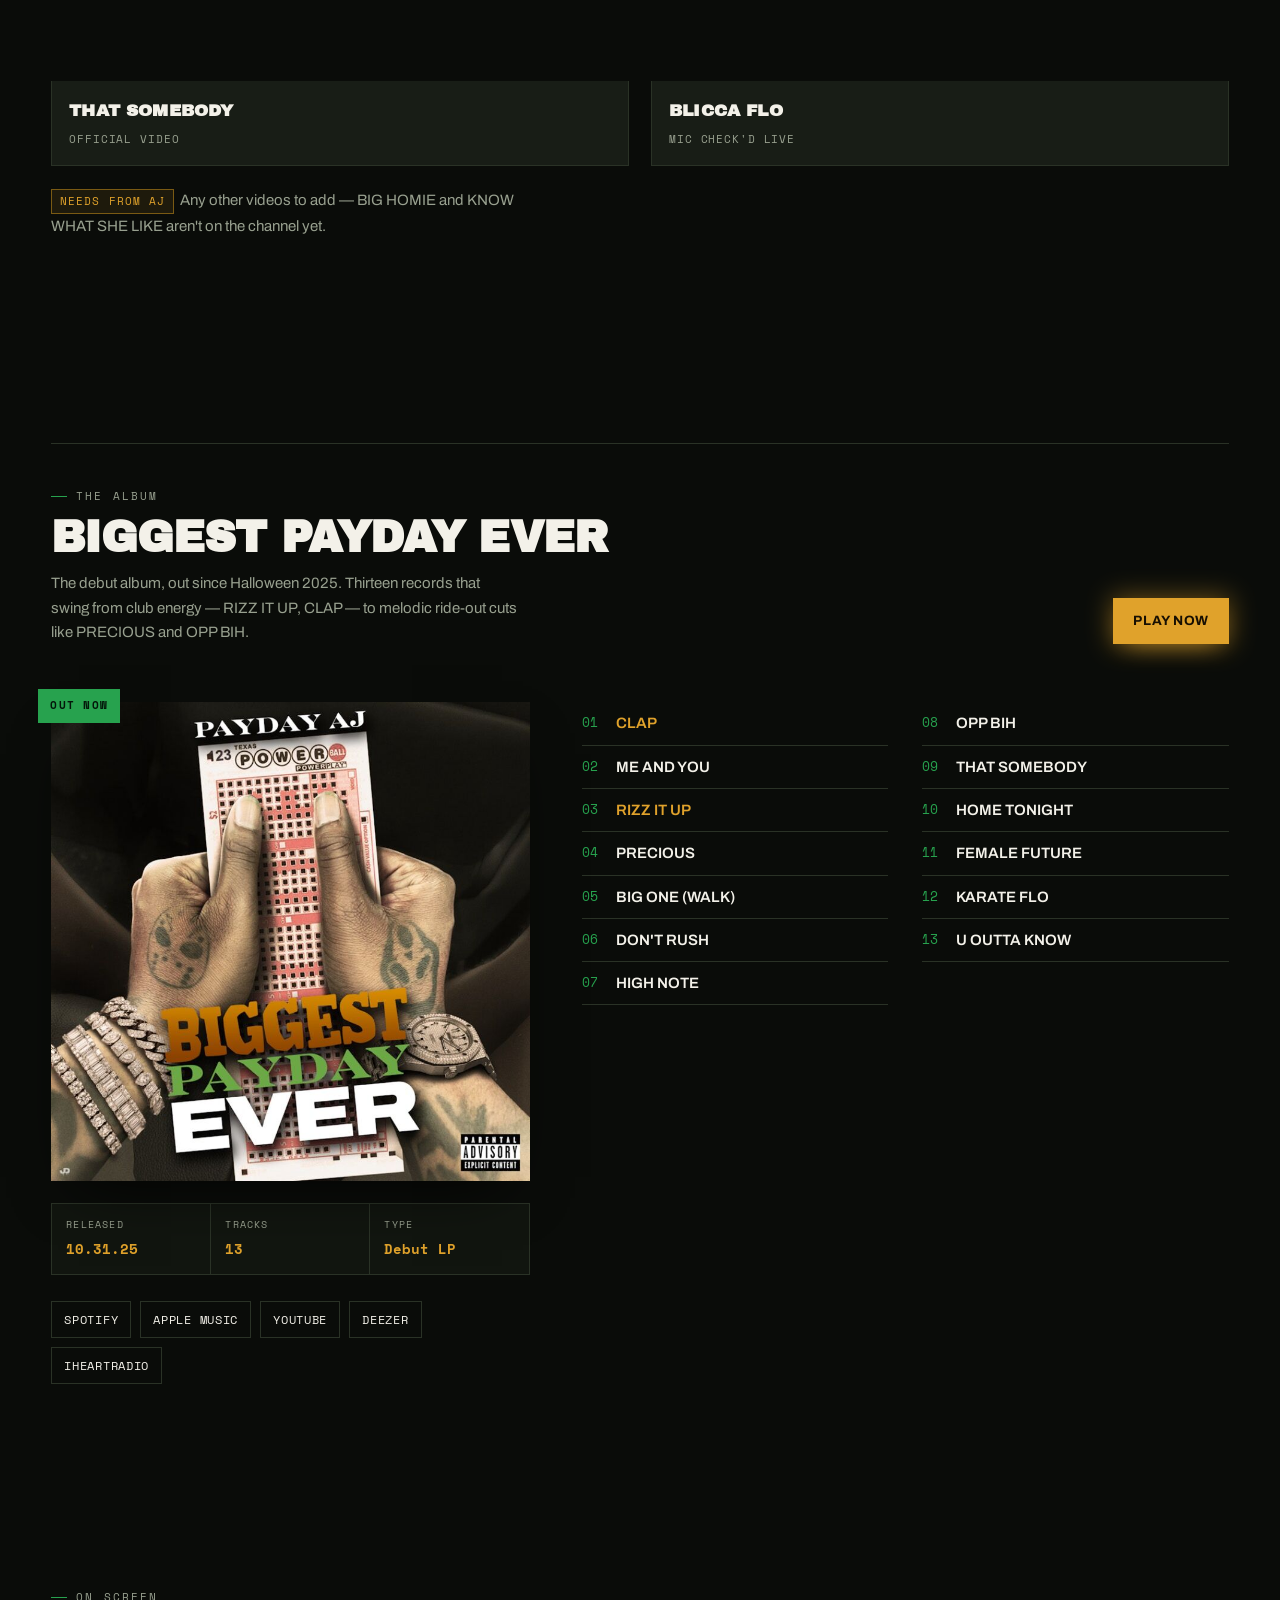
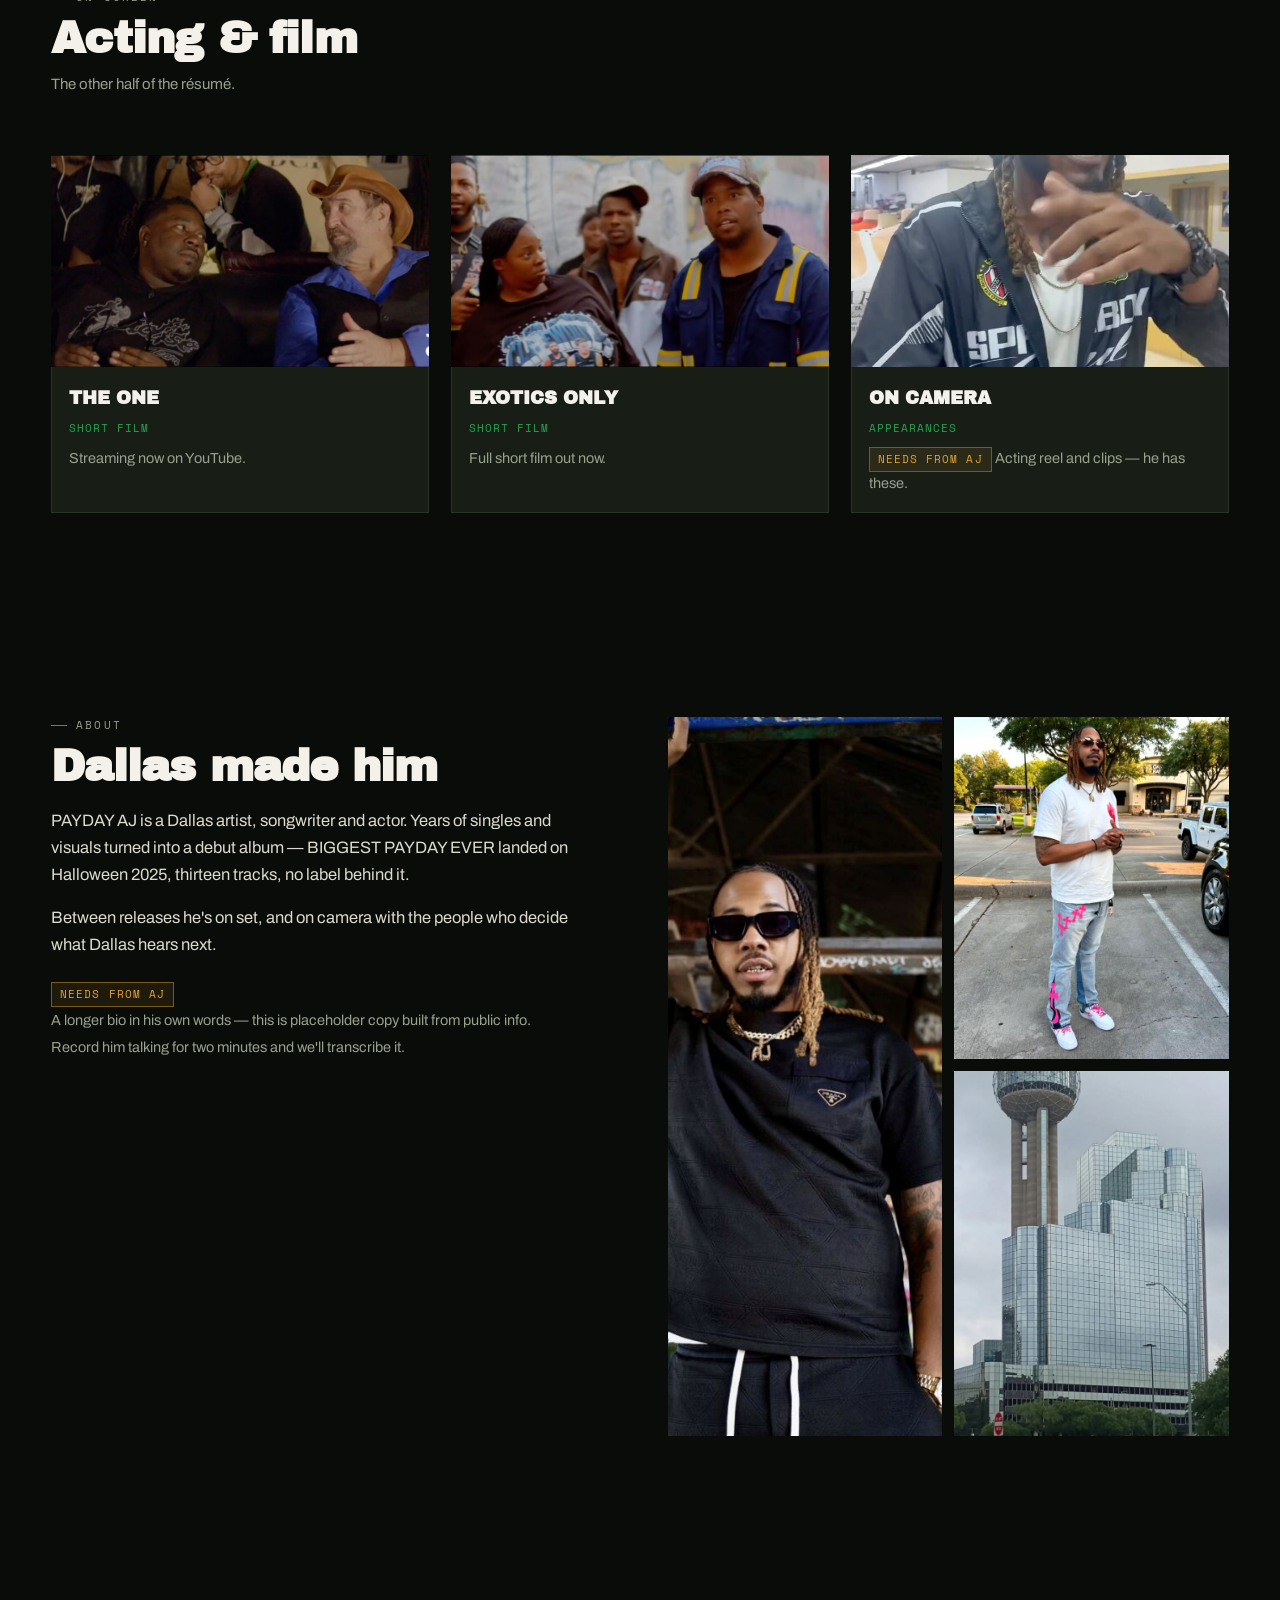
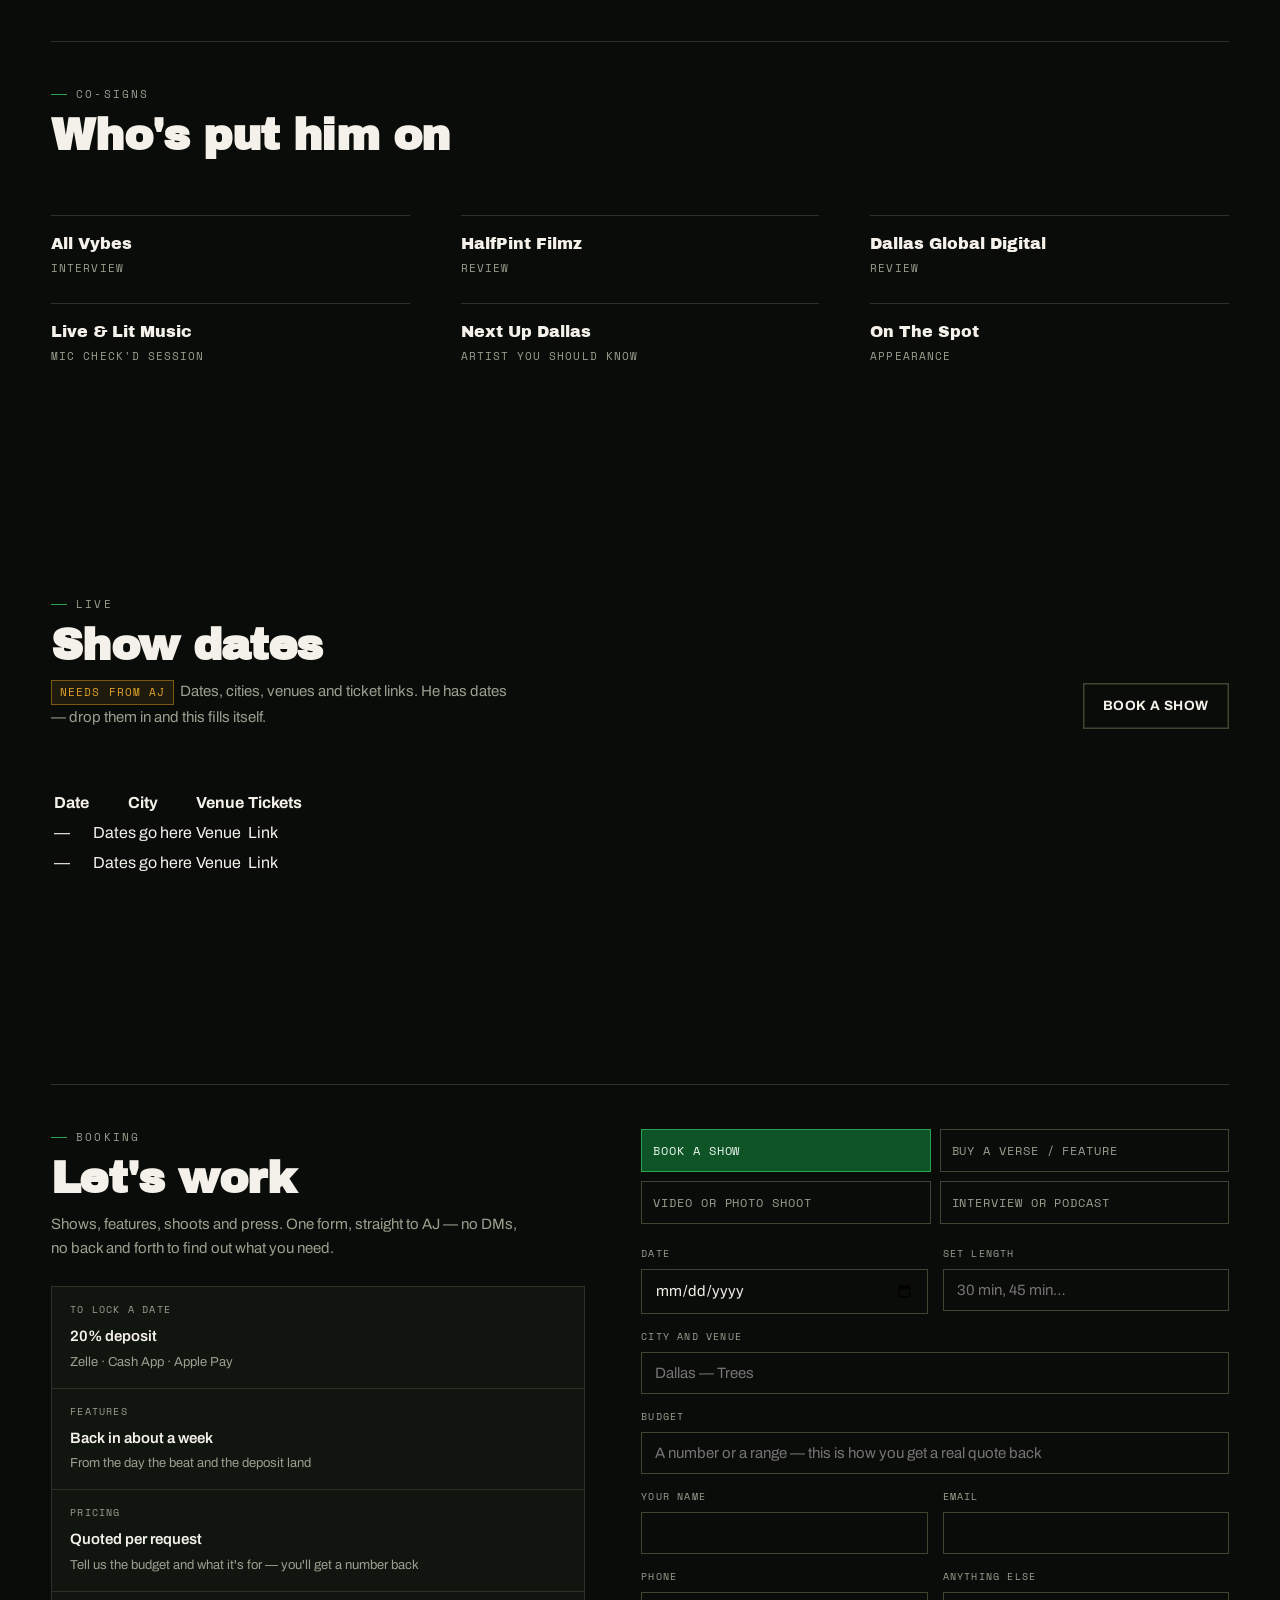
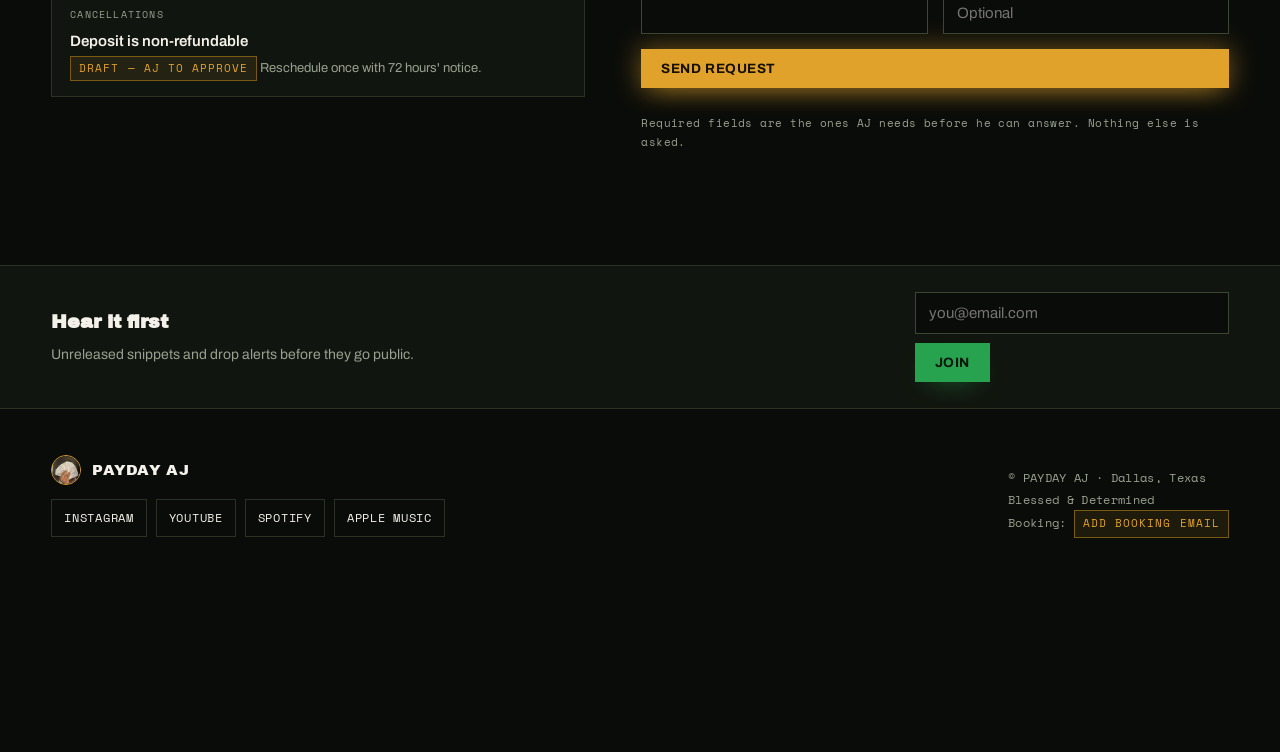
==== commit 375586d5: "Add files via upload" ====
--- a/index.html
+++ b/index.html
@@ -41,7 +41,7 @@
   <div class="wrap">
     <div class="hero-inner">
       <div class="eyebrow">Dallas, Texas</div>
-      <h1><span class="pd">PAYDAY<i class="rain r1" aria-hidden="true">PAYDAY</i><i class="rain r2" aria-hidden="true">PAYDAY</i><i class="rain r3" aria-hidden="true">PAYDAY</i><i class="rain r4" aria-hidden="true">PAYDAY</i></span><br><span class="out">AJ</span></h1>
+      <h1><span class="pd">PAYDAY<i class="rain r1" aria-hidden="true">PAYDAY</i><i class="rain r2" aria-hidden="true">PAYDAY</i><i class="rain r3" aria-hidden="true">PAYDAY</i></span><br><span class="out">AJ</span></h1>
       <p class="tagline">“Ouuu, is it PAYDAY yet?”</p>
       <p class="motto">Blessed &amp; Determined</p>
       <div class="rolebar">
--- a/styles.css
+++ b/styles.css
@@ -129,7 +129,7 @@
 .pd{position:relative;display:inline-block;isolation:isolate}
 .rain{position:absolute;left:0;top:0;font:inherit;letter-spacing:inherit;
   color:transparent;-webkit-background-clip:text;background-clip:text;
-  background-repeat:no-repeat;pointer-events:none;user-select:none;
+  pointer-events:none;user-select:none;
   -webkit-user-select:none;contain:paint;white-space:nowrap;
   /* Straight alpha over a cream letter just washes the bills out to pale
      mint. Multiplying lets the green and gold sink INTO the letterform
@@ -137,38 +137,36 @@
      than a smudge — and the letter stays legible because multiply can
      only darken, never lift contrast. */
   mix-blend-mode:multiply}
-.r1{opacity:.92;background-image:linear-gradient(161deg,rgba(255,255,255,0) 0 3%,rgba(16,92,43,.98) 3% 13%,rgba(48,170,89,.96) 13% 40%,rgba(233,175,62,1) 40% 59%,rgba(41,152,78,.94) 59% 87%,rgba(16,92,43,.98) 87% 97%,rgba(255,255,255,0) 97% 100%),linear-gradient(161deg,rgba(255,255,255,0) 0 3%,rgba(16,92,43,.98) 3% 13%,rgba(48,170,89,.96) 13% 40%,rgba(233,175,62,1) 40% 59%,rgba(41,152,78,.94) 59% 87%,rgba(16,92,43,.98) 87% 97%,rgba(255,255,255,0) 97% 100%),linear-gradient(161deg,rgba(255,255,255,0) 0 3%,rgba(16,92,43,.98) 3% 13%,rgba(48,170,89,.96) 13% 40%,rgba(233,175,62,1) 40% 59%,rgba(41,152,78,.94) 59% 87%,rgba(16,92,43,.98) 87% 97%,rgba(255,255,255,0) 97% 100%);
-  background-size:0.3em 0.145em,0.25em 0.12em,0.33em 0.16em;animation:fall-r1 9.5s linear -1.2s infinite}
+.r1{opacity:.95;background-repeat:repeat-y;
+  background-image:radial-gradient(ellipse 24% 5.79% at 44% 13.68%,rgba(14,52,32,.66) 0 58%,rgba(14,52,32,.24) 66%,rgba(14,52,32,0) 72%),linear-gradient(to bottom,rgba(18,64,38,.96) 0.00% 2.11%,rgba(120,166,121,.92) 2.11% 5.00%,rgba(194,211,180,.90) 5.00% 10.53%,rgba(213,197,148,.88) 10.53% 15.00%,rgba(190,208,177,.90) 15.00% 21.32%,rgba(120,166,121,.92) 21.32% 24.21%,rgba(18,64,38,.96) 24.21% 26.32%,rgba(0,0,0,0) 26.32% 100%),radial-gradient(ellipse 24% 5.79% at 44% 13.68%,rgba(14,52,32,.66) 0 58%,rgba(14,52,32,.24) 66%,rgba(14,52,32,0) 72%),linear-gradient(to bottom,rgba(18,64,38,.96) 0.00% 2.11%,rgba(120,166,121,.92) 2.11% 5.00%,rgba(194,211,180,.90) 5.00% 10.53%,rgba(213,197,148,.88) 10.53% 15.00%,rgba(190,208,177,.90) 15.00% 21.32%,rgba(120,166,121,.92) 21.32% 24.21%,rgba(18,64,38,.96) 24.21% 26.32%,rgba(0,0,0,0) 26.32% 100%),radial-gradient(ellipse 24% 5.79% at 44% 13.68%,rgba(14,52,32,.66) 0 58%,rgba(14,52,32,.24) 66%,rgba(14,52,32,0) 72%),linear-gradient(to bottom,rgba(18,64,38,.96) 0.00% 2.11%,rgba(120,166,121,.92) 2.11% 5.00%,rgba(194,211,180,.90) 5.00% 10.53%,rgba(213,197,148,.88) 10.53% 15.00%,rgba(190,208,177,.90) 15.00% 21.31%,rgba(120,166,121,.92) 21.31% 24.21%,rgba(18,64,38,.96) 24.21% 26.31%,rgba(0,0,0,0) 26.31% 100%),radial-gradient(ellipse 24% 5.79% at 44% 13.69%,rgba(14,52,32,.66) 0 58%,rgba(14,52,32,.24) 66%,rgba(14,52,32,0) 72%),linear-gradient(to bottom,rgba(18,64,38,.96) 0.00% 2.11%,rgba(120,166,121,.92) 2.11% 5.00%,rgba(194,211,180,.90) 5.00% 10.53%,rgba(213,197,148,.88) 10.53% 15.00%,rgba(190,208,177,.90) 15.00% 21.32%,rgba(120,166,121,.92) 21.32% 24.21%,rgba(18,64,38,.96) 24.21% 26.32%,rgba(0,0,0,0) 26.32% 100%),radial-gradient(ellipse 24% 5.79% at 44% 13.69%,rgba(14,52,32,.66) 0 58%,rgba(14,52,32,.24) 66%,rgba(14,52,32,0) 72%),linear-gradient(to bottom,rgba(18,64,38,.96) 0.00% 2.11%,rgba(120,166,121,.92) 2.11% 5.00%,rgba(194,211,180,.90) 5.00% 10.53%,rgba(213,197,148,.88) 10.53% 15.00%,rgba(190,208,177,.90) 15.00% 21.32%,rgba(120,166,121,.92) 21.32% 24.21%,rgba(18,64,38,.96) 24.21% 26.32%,rgba(0,0,0,0) 26.32% 100%);
+  background-size:0.233em 0.372em,0.233em 0.372em,0.268em 0.4279em,0.268em 0.4279em,0.248em 0.396em,0.248em 0.396em,0.288em 0.4598em,0.288em 0.4598em,0.254em 0.4055em,0.254em 0.4055em;
+  animation:fall-r1 3.6s linear -0.7s infinite}
 @keyframes fall-r1{
-  0%{background-position:calc(6% + 0.00%) -22.0%,calc(45% + 0.00%) -34.0%,calc(77% + 0.00%) -15.0%}
-  25%{background-position:calc(6% + -1.10%) 15.5%,calc(45% + -1.10%) 9.5%,calc(77% + -1.10%) 19.0%}
-  50%{background-position:calc(6% + 1.40%) 53.0%,calc(45% + 1.40%) 53.0%,calc(77% + 1.40%) 53.0%}
-  75%{background-position:calc(6% + -0.70%) 90.5%,calc(45% + -0.70%) 96.5%,calc(77% + -0.70%) 87.0%}
-  100%{background-position:calc(6% + 0.00%) 128.0%,calc(45% + 0.00%) 140.0%,calc(77% + 0.00%) 121.0%}}
-.r2{opacity:.72;background-image:linear-gradient(161deg,rgba(255,255,255,0) 0 3%,rgba(16,92,43,.98) 3% 13%,rgba(48,170,89,.96) 13% 40%,rgba(233,175,62,1) 40% 59%,rgba(41,152,78,.94) 59% 87%,rgba(16,92,43,.98) 87% 97%,rgba(255,255,255,0) 97% 100%),linear-gradient(161deg,rgba(255,255,255,0) 0 3%,rgba(16,92,43,.98) 3% 13%,rgba(48,170,89,.96) 13% 40%,rgba(233,175,62,1) 40% 59%,rgba(41,152,78,.94) 59% 87%,rgba(16,92,43,.98) 87% 97%,rgba(255,255,255,0) 97% 100%),linear-gradient(161deg,rgba(255,255,255,0) 0 3%,rgba(16,92,43,.98) 3% 13%,rgba(48,170,89,.96) 13% 40%,rgba(233,175,62,1) 40% 59%,rgba(41,152,78,.94) 59% 87%,rgba(16,92,43,.98) 87% 97%,rgba(255,255,255,0) 97% 100%);
-  background-size:0.22em 0.105em,0.28em 0.135em,0.2em 0.095em;animation:fall-r2 12.5s linear -6.4s infinite}
+  0%{background-position:calc(9.6% + 0.00%) 0.0618em,calc(9.6% + 0.00%) 0.0618em,calc(31.2% + 0.00%) 0.2953em,calc(31.2% + 0.00%) 0.2953em,calc(50.2% + 0.00%) 0.2899em,calc(50.2% + 0.00%) 0.2899em,calc(70.2% + 0.00%) 0.3044em,calc(70.2% + 0.00%) 0.3044em,calc(91.0% + 0.00%) 0.0629em,calc(91.0% + 0.00%) 0.0629em}
+  25%{background-position:calc(9.6% + -1.10%) 0.1548em,calc(9.6% + -1.10%) 0.1548em,calc(31.2% + -1.10%) 0.4022em,calc(31.2% + -1.10%) 0.4022em,calc(50.2% + -1.10%) 0.3889em,calc(50.2% + -1.10%) 0.3889em,calc(70.2% + -1.10%) 0.4193em,calc(70.2% + -1.10%) 0.4193em,calc(91.0% + -1.10%) 0.1642em,calc(91.0% + -1.10%) 0.1642em}
+  50%{background-position:calc(9.6% + 1.40%) 0.2478em,calc(9.6% + 1.40%) 0.2478em,calc(31.2% + 1.40%) 0.5092em,calc(31.2% + 1.40%) 0.5092em,calc(50.2% + 1.40%) 0.4879em,calc(50.2% + 1.40%) 0.4879em,calc(70.2% + 1.40%) 0.5343em,calc(70.2% + 1.40%) 0.5343em,calc(91.0% + 1.40%) 0.2656em,calc(91.0% + 1.40%) 0.2656em}
+  75%{background-position:calc(9.6% + -0.60%) 0.3408em,calc(9.6% + -0.60%) 0.3408em,calc(31.2% + -0.60%) 0.6162em,calc(31.2% + -0.60%) 0.6162em,calc(50.2% + -0.60%) 0.5869em,calc(50.2% + -0.60%) 0.5869em,calc(70.2% + -0.60%) 0.6492em,calc(70.2% + -0.60%) 0.6492em,calc(91.0% + -0.60%) 0.3670em,calc(91.0% + -0.60%) 0.3670em}
+  100%{background-position:calc(9.6% + 0.00%) 0.4338em,calc(9.6% + 0.00%) 0.4338em,calc(31.2% + 0.00%) 0.7232em,calc(31.2% + 0.00%) 0.7232em,calc(50.2% + 0.00%) 0.6859em,calc(50.2% + 0.00%) 0.6859em,calc(70.2% + 0.00%) 0.7642em,calc(70.2% + 0.00%) 0.7642em,calc(91.0% + 0.00%) 0.4684em,calc(91.0% + 0.00%) 0.4684em}}
+.r2{opacity:.74;background-repeat:repeat-y;
+  background-image:linear-gradient(to bottom,rgba(18,64,38,.96) 0.00% 2.29%,rgba(120,166,121,.92) 2.29% 5.43%,rgba(194,211,180,.90) 5.43% 11.43%,rgba(213,197,148,.88) 11.43% 16.29%,rgba(190,208,177,.90) 16.29% 23.14%,rgba(120,166,121,.92) 23.14% 26.29%,rgba(18,64,38,.96) 26.29% 28.57%,rgba(0,0,0,0) 28.57% 100%),linear-gradient(to bottom,rgba(18,64,38,.96) 0.00% 2.29%,rgba(120,166,121,.92) 2.29% 5.43%,rgba(194,211,180,.90) 5.43% 11.43%,rgba(213,197,148,.88) 11.43% 16.29%,rgba(190,208,177,.90) 16.29% 23.14%,rgba(120,166,121,.92) 23.14% 26.29%,rgba(18,64,38,.96) 26.29% 28.57%,rgba(0,0,0,0) 28.57% 100%),linear-gradient(to bottom,rgba(18,64,38,.96) 0.00% 2.29%,rgba(120,166,121,.92) 2.29% 5.43%,rgba(194,211,180,.90) 5.43% 11.43%,rgba(213,197,148,.88) 11.43% 16.29%,rgba(190,208,177,.90) 16.29% 23.15%,rgba(120,166,121,.92) 23.15% 26.29%,rgba(18,64,38,.96) 26.29% 28.57%,rgba(0,0,0,0) 28.57% 100%),linear-gradient(to bottom,rgba(18,64,38,.96) 0.00% 2.29%,rgba(120,166,121,.92) 2.29% 5.43%,rgba(194,211,180,.90) 5.43% 11.43%,rgba(213,197,148,.88) 11.43% 16.28%,rgba(190,208,177,.90) 16.28% 23.14%,rgba(120,166,121,.92) 23.14% 26.28%,rgba(18,64,38,.96) 26.28% 28.57%,rgba(0,0,0,0) 28.57% 100%),linear-gradient(to bottom,rgba(18,64,38,.96) 0.00% 2.29%,rgba(120,166,121,.92) 2.29% 5.43%,rgba(194,211,180,.90) 5.43% 11.43%,rgba(213,197,148,.88) 11.43% 16.29%,rgba(190,208,177,.90) 16.29% 23.15%,rgba(120,166,121,.92) 23.15% 26.29%,rgba(18,64,38,.96) 26.29% 28.58%,rgba(0,0,0,0) 28.58% 100%);
+  background-size:0.282em 0.4147em,0.272em 0.4em,0.213em 0.3132em,0.232em 0.3412em,0.223em 0.3279em;
+  animation:fall-r2 5.0s linear -2.8s infinite}
 @keyframes fall-r2{
-  0%{background-position:calc(23% + 0.00%) -28.0%,calc(61% + 0.00%) -18.0%,calc(90% + 0.00%) -40.0%}
-  25%{background-position:calc(23% + -1.10%) 12.0%,calc(61% + -1.10%) 17.5%,calc(90% + -1.10%) 6.5%}
-  50%{background-position:calc(23% + 1.40%) 52.0%,calc(61% + 1.40%) 53.0%,calc(90% + 1.40%) 53.0%}
-  75%{background-position:calc(23% + -0.70%) 92.0%,calc(61% + -0.70%) 88.5%,calc(90% + -0.70%) 99.5%}
-  100%{background-position:calc(23% + 0.00%) 132.0%,calc(61% + 0.00%) 124.0%,calc(90% + 0.00%) 146.0%}}
-.r3{opacity:.54;background-image:linear-gradient(161deg,rgba(255,255,255,0) 0 3%,rgba(16,92,43,.98) 3% 13%,rgba(48,170,89,.96) 13% 40%,rgba(233,175,62,1) 40% 59%,rgba(41,152,78,.94) 59% 87%,rgba(16,92,43,.98) 87% 97%,rgba(255,255,255,0) 97% 100%),linear-gradient(161deg,rgba(255,255,255,0) 0 3%,rgba(16,92,43,.98) 3% 13%,rgba(48,170,89,.96) 13% 40%,rgba(233,175,62,1) 40% 59%,rgba(41,152,78,.94) 59% 87%,rgba(16,92,43,.98) 87% 97%,rgba(255,255,255,0) 97% 100%),linear-gradient(161deg,rgba(255,255,255,0) 0 3%,rgba(16,92,43,.98) 3% 13%,rgba(48,170,89,.96) 13% 40%,rgba(233,175,62,1) 40% 59%,rgba(41,152,78,.94) 59% 87%,rgba(16,92,43,.98) 87% 97%,rgba(255,255,255,0) 97% 100%);
-  background-size:0.19em 0.09em,0.33em 0.16em,0.24em 0.115em;animation:fall-r3 15.5s linear -3.1s infinite}
+  0%{background-position:calc(15.6% + 0.00%) 0.0697em,calc(37.1% + 0.00%) 0.0236em,calc(57.5% + 0.00%) 0.2715em,calc(77.7% + 0.00%) 0.2477em,calc(97.4% + 0.00%) 0.2197em}
+  25%{background-position:calc(15.6% + -1.10%) 0.1733em,calc(37.1% + -1.10%) 0.1236em,calc(57.5% + -1.10%) 0.3498em,calc(77.7% + -1.10%) 0.3330em,calc(97.4% + -1.10%) 0.3017em}
+  50%{background-position:calc(15.6% + 1.40%) 0.2770em,calc(37.1% + 1.40%) 0.2236em,calc(57.5% + 1.40%) 0.4281em,calc(77.7% + 1.40%) 0.4183em,calc(97.4% + 1.40%) 0.3836em}
+  75%{background-position:calc(15.6% + -0.60%) 0.3807em,calc(37.1% + -0.60%) 0.3236em,calc(57.5% + -0.60%) 0.5064em,calc(77.7% + -0.60%) 0.5036em,calc(97.4% + -0.60%) 0.4656em}
+  100%{background-position:calc(15.6% + 0.00%) 0.4844em,calc(37.1% + 0.00%) 0.4236em,calc(57.5% + 0.00%) 0.5847em,calc(77.7% + 0.00%) 0.5889em,calc(97.4% + 0.00%) 0.5476em}}
+.r3{opacity:.50;background-repeat:repeat-y;
+  background-image:linear-gradient(to bottom,rgba(18,64,38,.96) 0.00% 2.05%,rgba(120,166,121,.92) 2.05% 4.87%,rgba(194,211,180,.90) 4.87% 10.26%,rgba(213,197,148,.88) 10.26% 14.62%,rgba(190,208,177,.90) 14.62% 20.77%,rgba(120,166,121,.92) 20.77% 23.59%,rgba(18,64,38,.96) 23.59% 25.64%,rgba(0,0,0,0) 25.64% 100%),linear-gradient(to bottom,rgba(18,64,38,.96) 0.00% 2.05%,rgba(120,166,121,.92) 2.05% 4.87%,rgba(194,211,180,.90) 4.87% 10.26%,rgba(213,197,148,.88) 10.26% 14.62%,rgba(190,208,177,.90) 14.62% 20.77%,rgba(120,166,121,.92) 20.77% 23.59%,rgba(18,64,38,.96) 23.59% 25.64%,rgba(0,0,0,0) 25.64% 100%),linear-gradient(to bottom,rgba(18,64,38,.96) 0.00% 2.05%,rgba(120,166,121,.92) 2.05% 4.87%,rgba(194,211,180,.90) 4.87% 10.26%,rgba(213,197,148,.88) 10.26% 14.61%,rgba(190,208,177,.90) 14.61% 20.77%,rgba(120,166,121,.92) 20.77% 23.59%,rgba(18,64,38,.96) 23.59% 25.64%,rgba(0,0,0,0) 25.64% 100%),linear-gradient(to bottom,rgba(18,64,38,.96) 0.00% 2.05%,rgba(120,166,121,.92) 2.05% 4.87%,rgba(194,211,180,.90) 4.87% 10.26%,rgba(213,197,148,.88) 10.26% 14.62%,rgba(190,208,177,.90) 14.62% 20.77%,rgba(120,166,121,.92) 20.77% 23.59%,rgba(18,64,38,.96) 23.59% 25.64%,rgba(0,0,0,0) 25.64% 100%),linear-gradient(to bottom,rgba(18,64,38,.96) 0.00% 2.05%,rgba(120,166,121,.92) 2.05% 4.87%,rgba(194,211,180,.90) 4.87% 10.26%,rgba(213,197,148,.88) 10.26% 14.62%,rgba(190,208,177,.90) 14.62% 20.77%,rgba(120,166,121,.92) 20.77% 23.59%,rgba(18,64,38,.96) 23.59% 25.64%,rgba(0,0,0,0) 25.64% 100%);
+  background-size:0.301em 0.4932em,0.215em 0.3523em,0.271em 0.4441em,0.295em 0.4834em,0.277em 0.4539em;
+  animation:fall-r3 7.1s linear -1.5s infinite}
 @keyframes fall-r3{
-  0%{background-position:calc(14% + 0.00%) -36.0%,calc(52% + 0.00%) -21.0%,calc(83% + 0.00%) -30.0%}
-  25%{background-position:calc(14% + -1.10%) 7.5%,calc(52% + -1.10%) 16.0%,calc(83% + -1.10%) 11.0%}
-  50%{background-position:calc(14% + 1.40%) 51.0%,calc(52% + 1.40%) 53.0%,calc(83% + 1.40%) 52.0%}
-  75%{background-position:calc(14% + -0.70%) 94.5%,calc(52% + -0.70%) 90.0%,calc(83% + -0.70%) 93.0%}
-  100%{background-position:calc(14% + 0.00%) 138.0%,calc(52% + 0.00%) 127.0%,calc(83% + 0.00%) 134.0%}}
-.r4{opacity:.38;background-image:linear-gradient(161deg,rgba(255,255,255,0) 0 3%,rgba(16,92,43,.98) 3% 13%,rgba(48,170,89,.96) 13% 40%,rgba(233,175,62,1) 40% 59%,rgba(41,152,78,.94) 59% 87%,rgba(16,92,43,.98) 87% 97%,rgba(255,255,255,0) 97% 100%),linear-gradient(161deg,rgba(255,255,255,0) 0 3%,rgba(16,92,43,.98) 3% 13%,rgba(48,170,89,.96) 13% 40%,rgba(233,175,62,1) 40% 59%,rgba(41,152,78,.94) 59% 87%,rgba(16,92,43,.98) 87% 97%,rgba(255,255,255,0) 97% 100%),linear-gradient(161deg,rgba(255,255,255,0) 0 3%,rgba(16,92,43,.98) 3% 13%,rgba(48,170,89,.96) 13% 40%,rgba(233,175,62,1) 40% 59%,rgba(41,152,78,.94) 59% 87%,rgba(16,92,43,.98) 87% 97%,rgba(255,255,255,0) 97% 100%);
-  background-size:0.26em 0.125em,0.21em 0.1em,0.29em 0.14em;animation:fall-r4 19s linear -9.7s infinite}
-@keyframes fall-r4{
-  0%{background-position:calc(32% + 0.00%) -25.0%,calc(69% + 0.00%) -38.0%,calc(96% + 0.00%) -17.0%}
-  25%{background-position:calc(32% + -1.10%) 13.8%,calc(69% + -1.10%) 7.0%,calc(96% + -1.10%) 18.0%}
-  50%{background-position:calc(32% + 1.40%) 52.5%,calc(69% + 1.40%) 52.0%,calc(96% + 1.40%) 53.0%}
-  75%{background-position:calc(32% + -0.70%) 91.2%,calc(69% + -0.70%) 97.0%,calc(96% + -0.70%) 88.0%}
-  100%{background-position:calc(32% + 0.00%) 130.0%,calc(69% + 0.00%) 142.0%,calc(96% + 0.00%) 123.0%}}
+  0%{background-position:calc(22.2% + 0.00%) 0.3398em,calc(44.8% + 0.00%) 0.1120em,calc(63.7% + 0.00%) 0.0808em,calc(84.5% + 0.00%) 0.1455em,calc(2.3% + 0.00%) 0.1847em}
+  25%{background-position:calc(22.2% + -1.10%) 0.4631em,calc(44.8% + -1.10%) 0.2001em,calc(63.7% + -1.10%) 0.1919em,calc(84.5% + -1.10%) 0.2664em,calc(2.3% + -1.10%) 0.2982em}
+  50%{background-position:calc(22.2% + 1.40%) 0.5864em,calc(44.8% + 1.40%) 0.2882em,calc(63.7% + 1.40%) 0.3029em,calc(84.5% + 1.40%) 0.3872em,calc(2.3% + 1.40%) 0.4117em}
+  75%{background-position:calc(22.2% + -0.60%) 0.7097em,calc(44.8% + -0.60%) 0.3763em,calc(63.7% + -0.60%) 0.4139em,calc(84.5% + -0.60%) 0.5081em,calc(2.3% + -0.60%) 0.5252em}
+  100%{background-position:calc(22.2% + 0.00%) 0.8330em,calc(44.8% + 0.00%) 0.4643em,calc(63.7% + 0.00%) 0.5249em,calc(84.5% + 0.00%) 0.6289em,calc(2.3% + 0.00%) 0.6386em}}
 @media (prefers-reduced-motion:reduce){.rain{display:none}}
 
 /* ---------- sections ---------- */
@@ -578,3 +576,18 @@
   linear-gradient(to top,var(--ink) 1%,rgba(10,12,9,.86) 38%,rgba(10,12,9,.3) 78%),
   linear-gradient(to right,rgba(10,12,9,.96) 0%,rgba(10,12,9,.9) 34%,rgba(10,12,9,.12) 78%),
   linear-gradient(rgba(10,12,9,.40),rgba(10,12,9,.40))}
+
+/* ---- 9. aspect ratios ------------------------------------------
+   Regression from the last pass: adding width/height attributes to
+   every image fixed the layout shift, but an HTML height attribute
+   sets the CSS height property. With .cover img at width:100% the
+   browser was drawing an 800px-tall box at ~700px wide — a square
+   album cover stretched into a portrait. Same on the film stills,
+   where the explicit height also cancelled their aspect-ratio rule.
+   height:auto hands the ratio back to the intrinsic size. The four
+   rules that set a height deliberately (avatar, hero, thumbnails,
+   photo stack) all out-specify this and are unaffected. */
+img{height:auto}
+/* Parked by the observer in app.js once the hero scrolls away — the
+   bills keep their positions, they just stop costing a repaint. */
+.rain-off .rain{animation-play-state:paused}
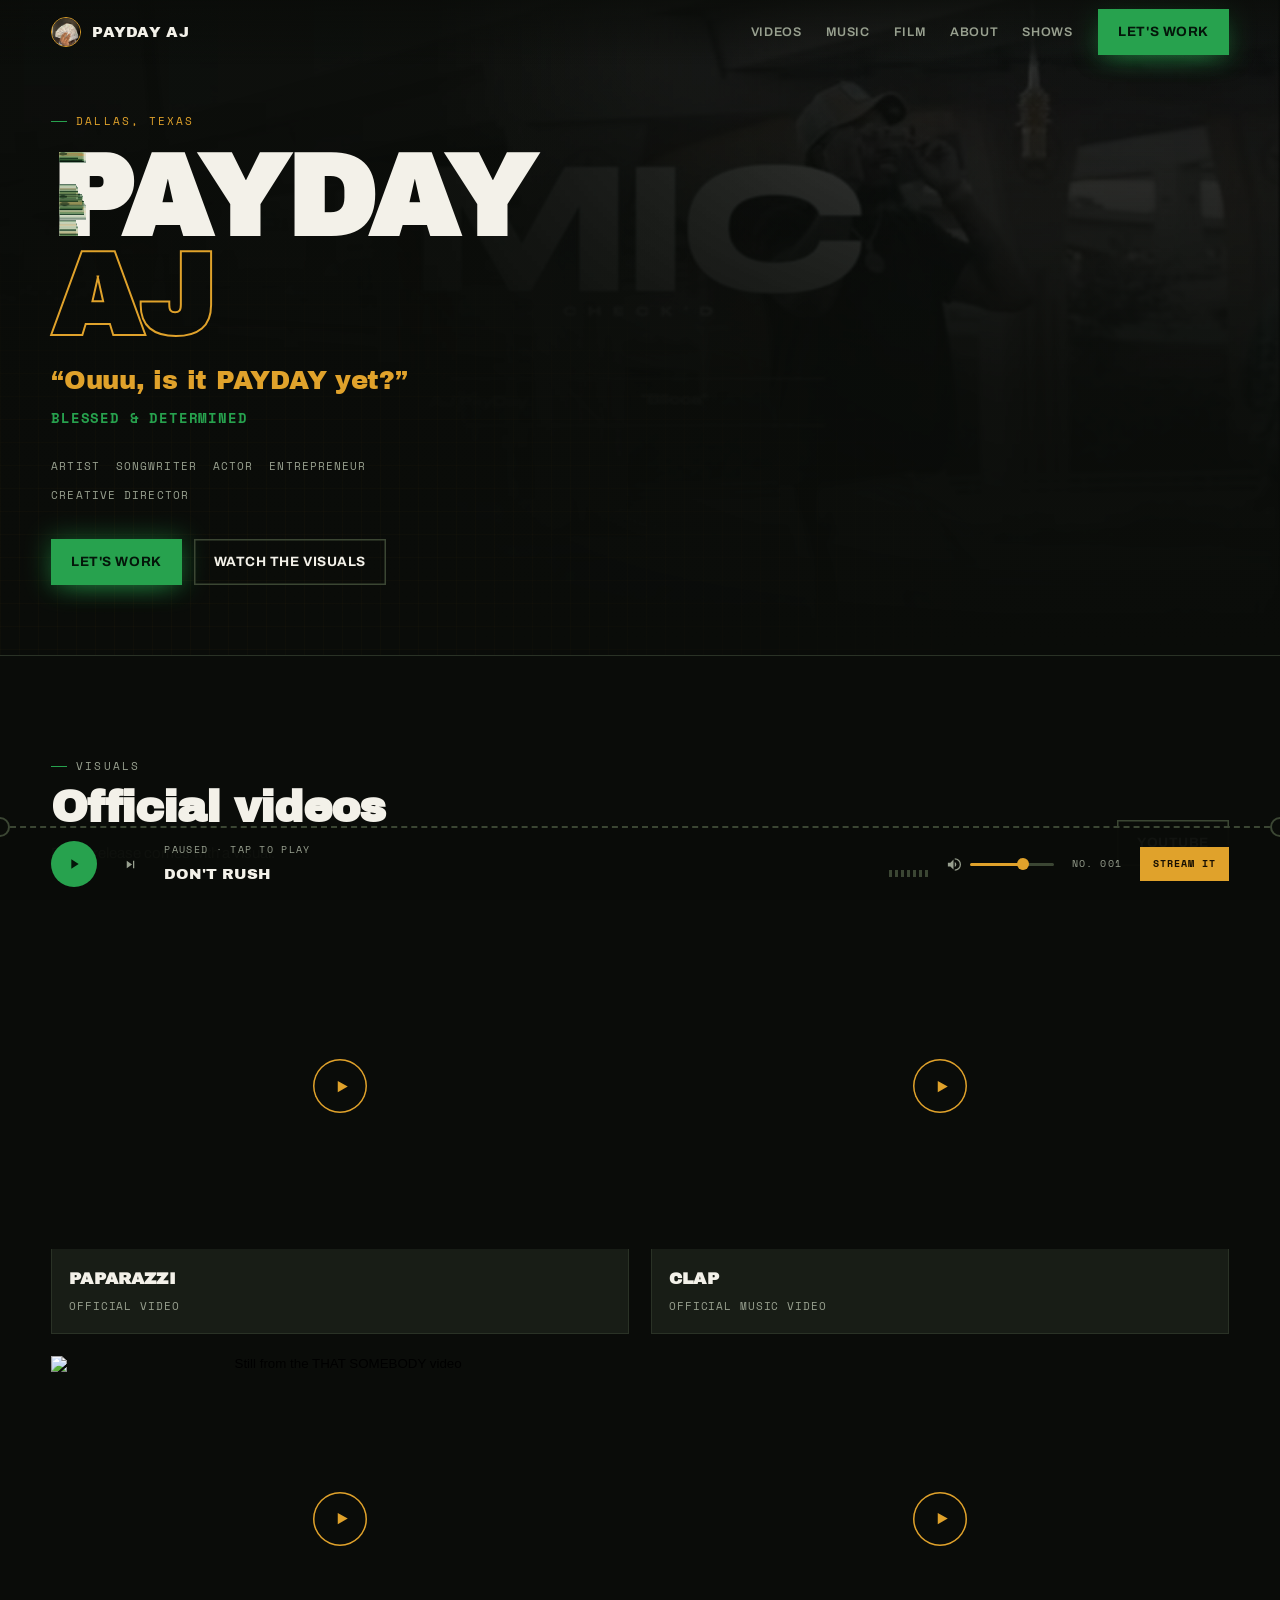
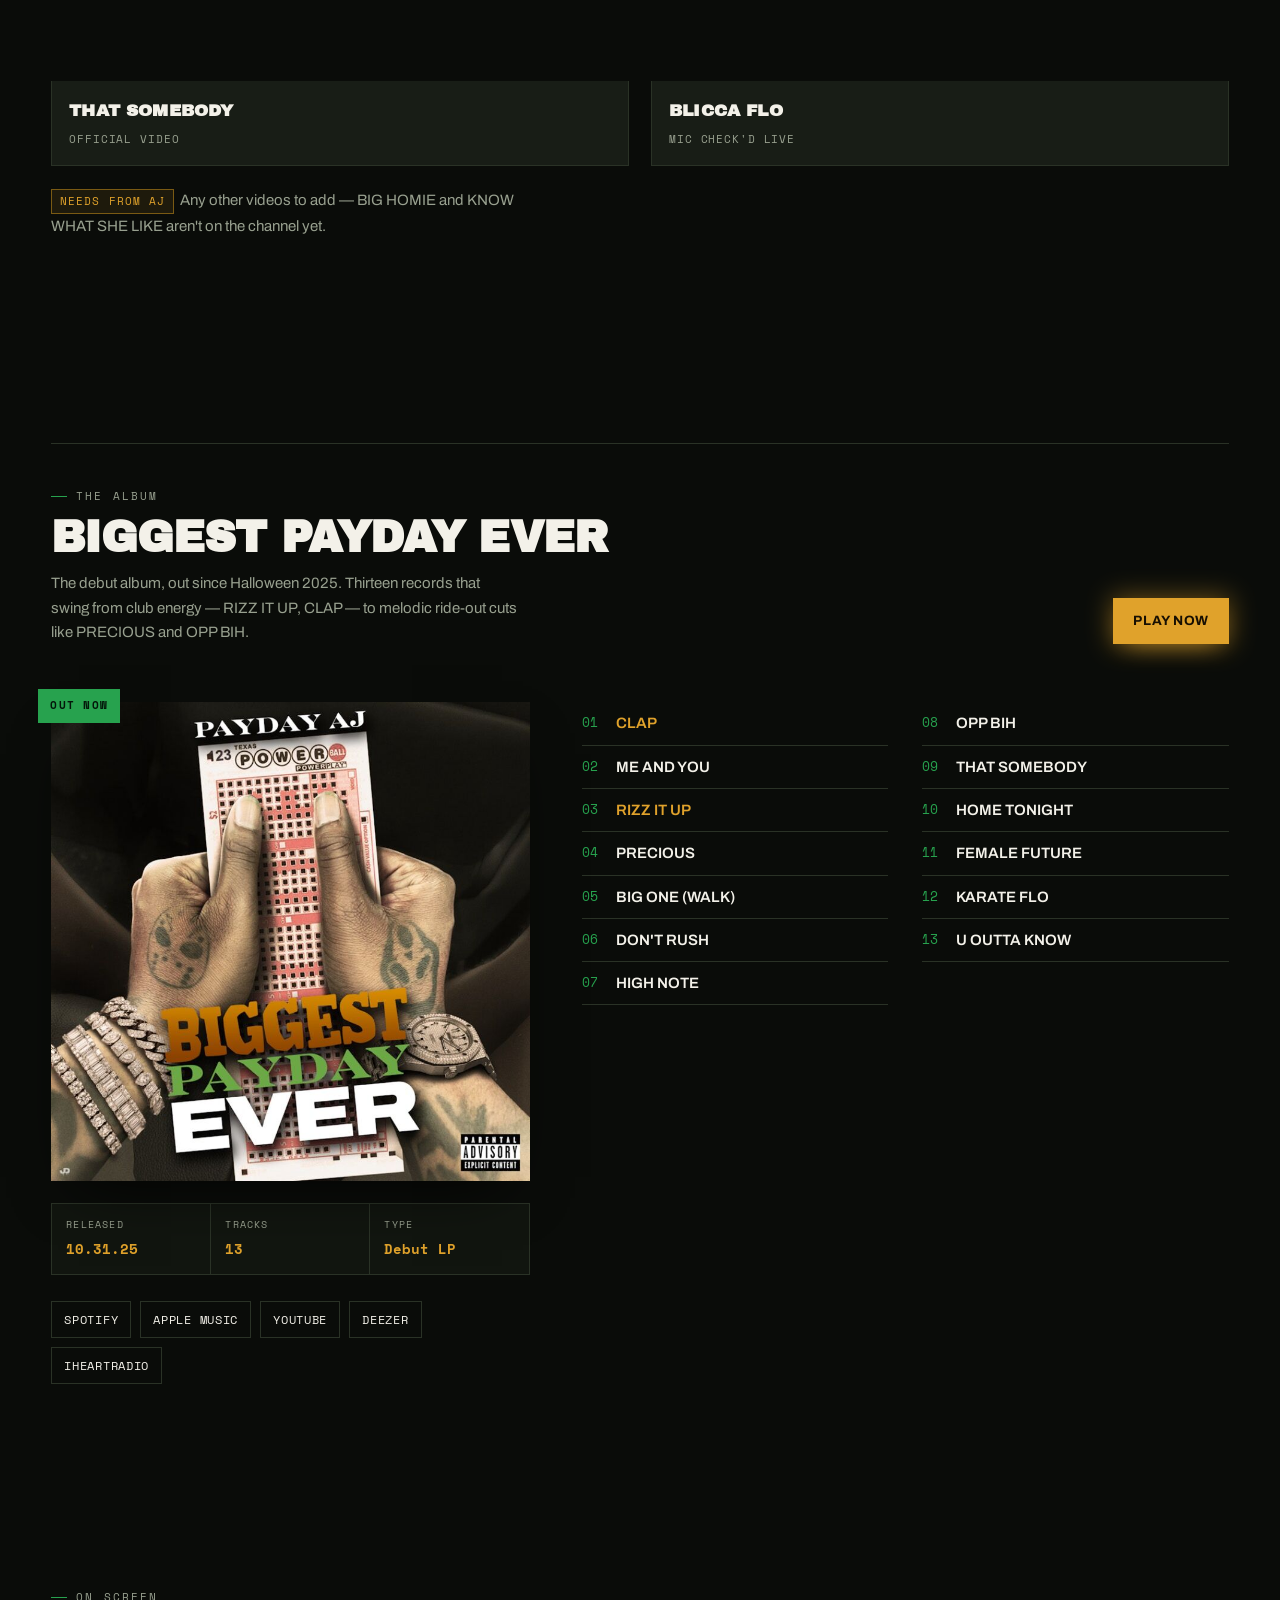
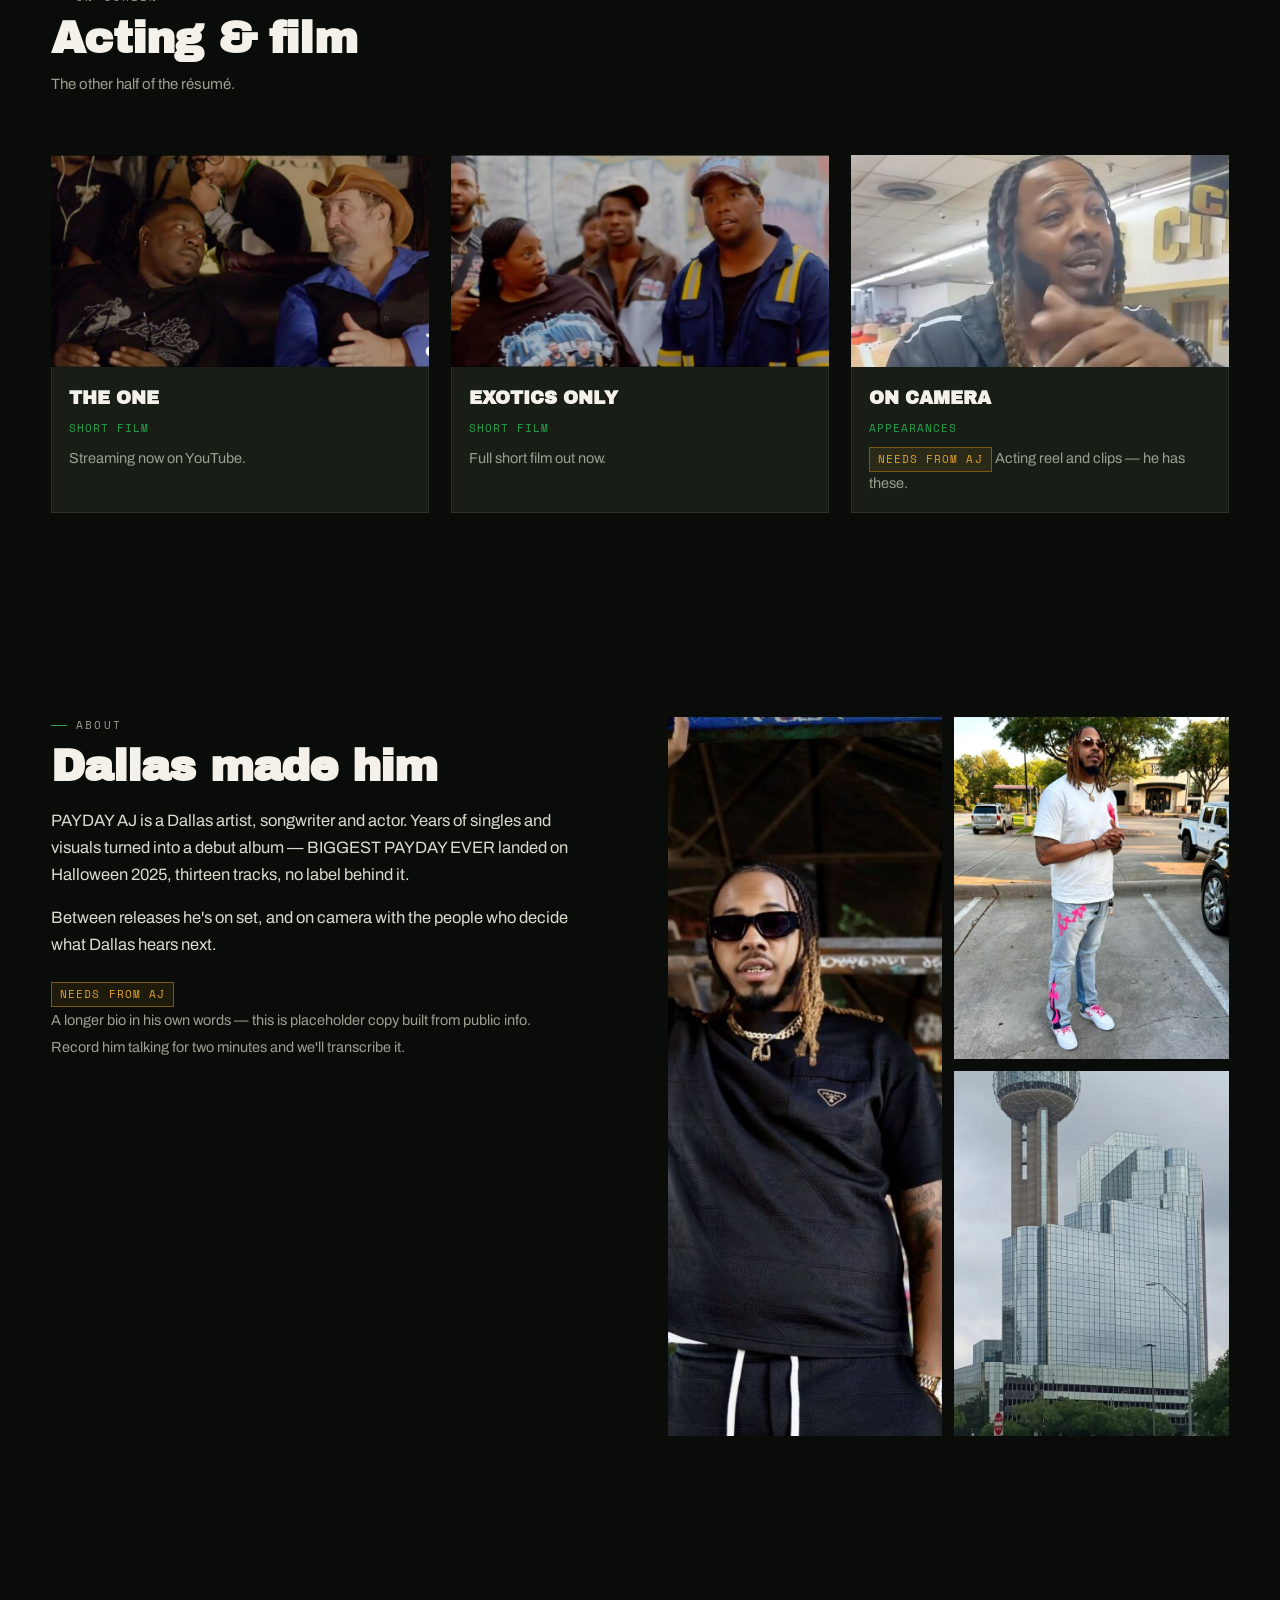
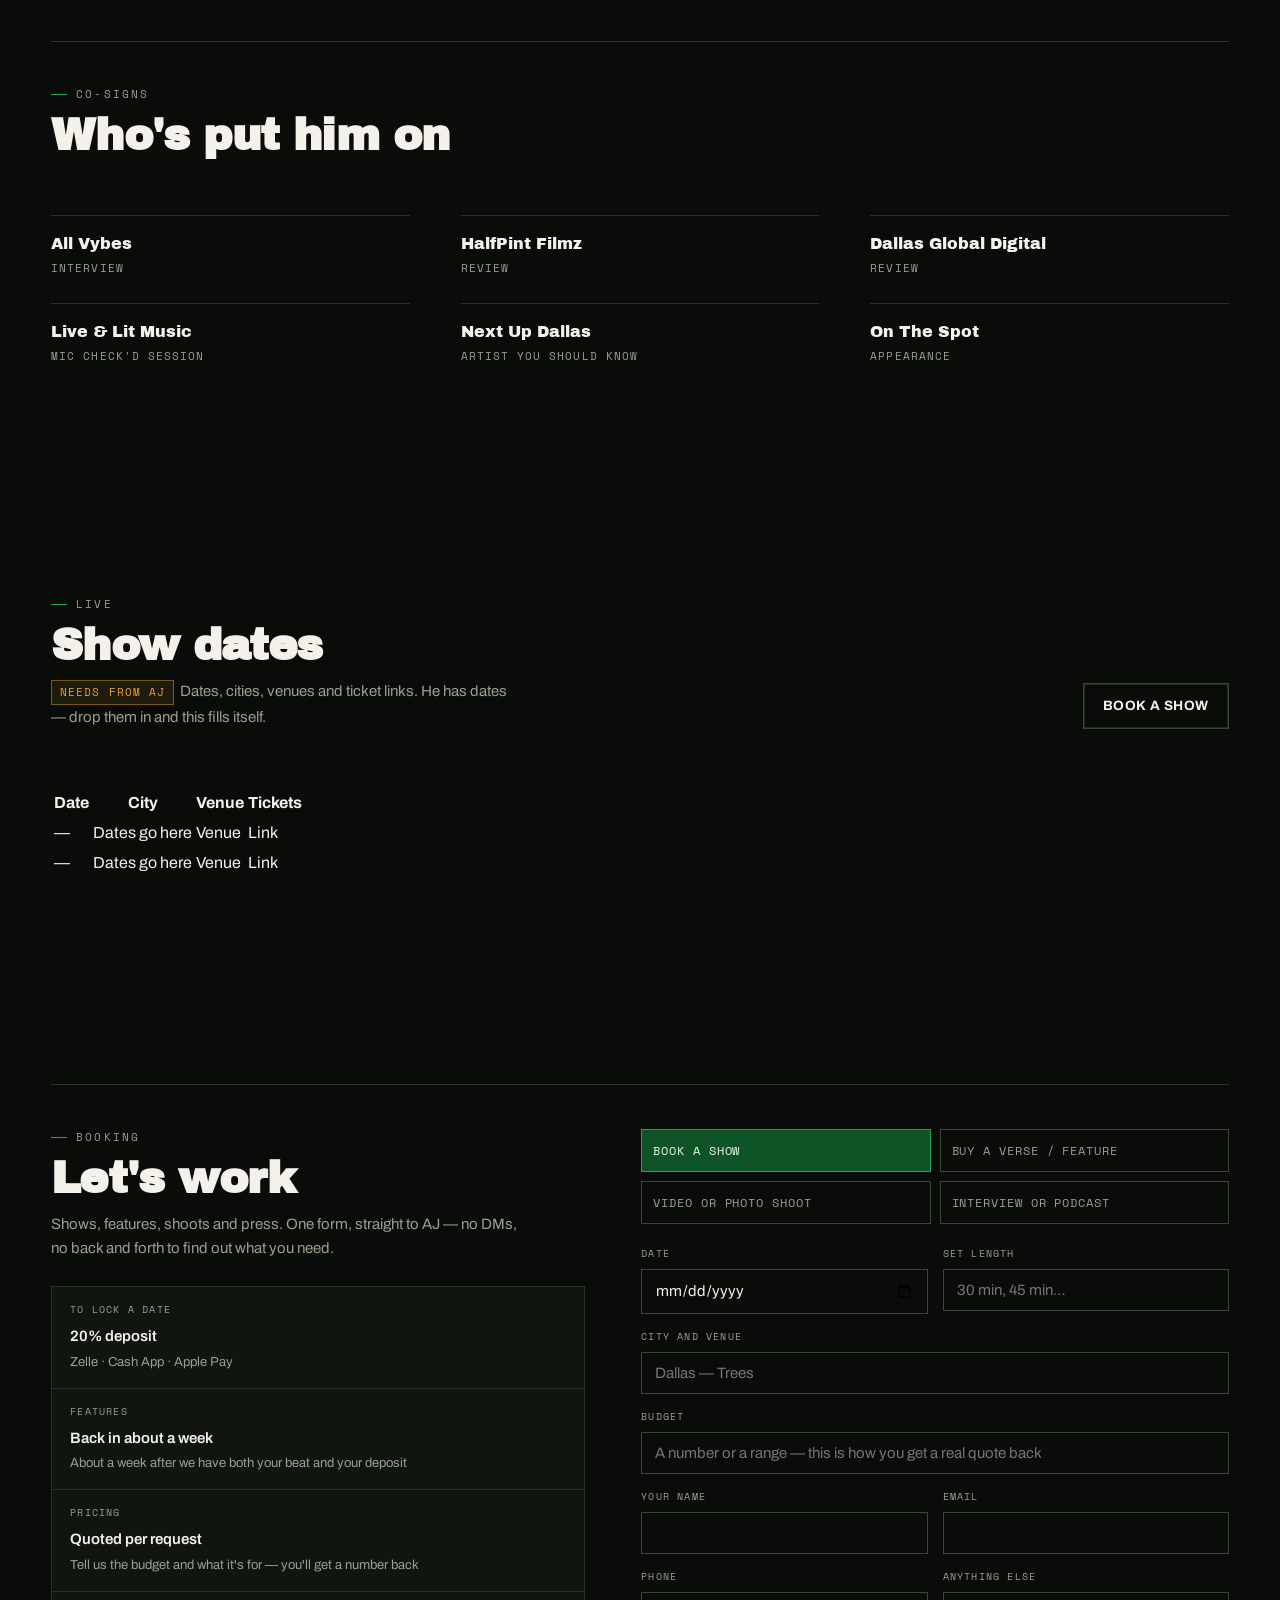
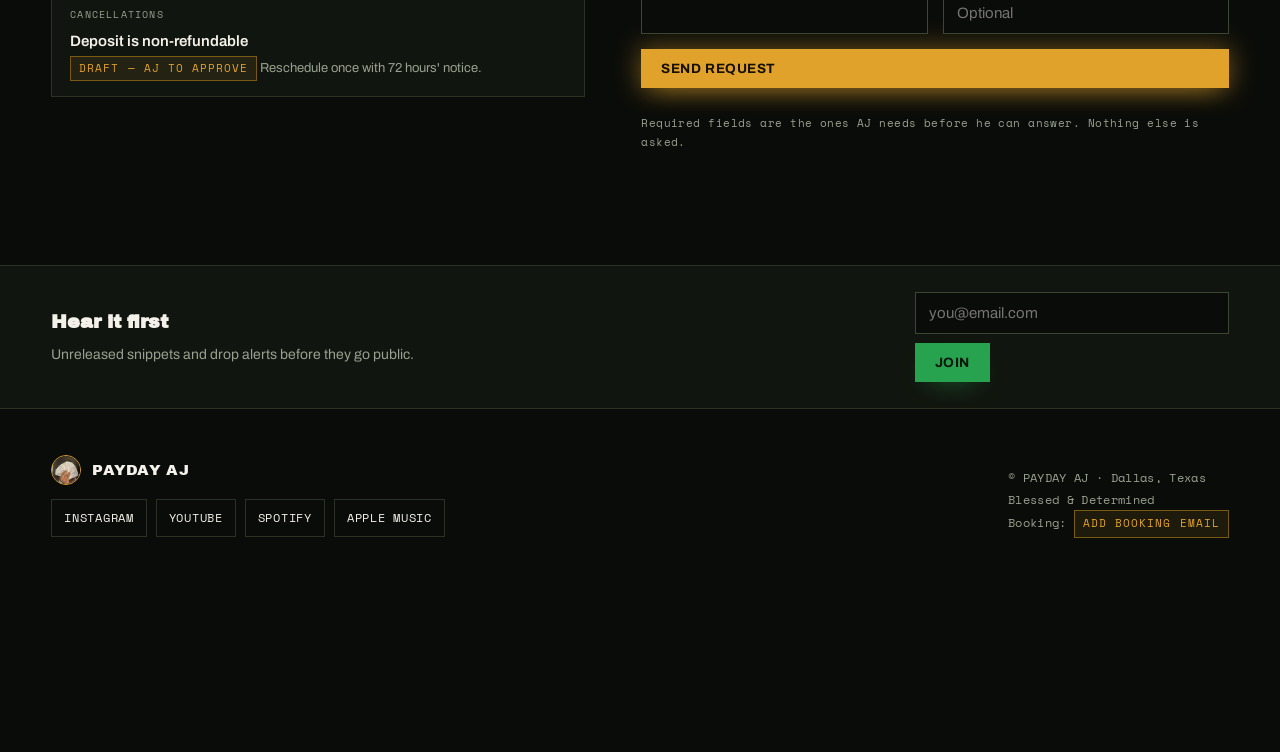
==== commit 21571d1a: "Clarify Features turnaround copy for bookers. EOF" ====
--- a/index.html
+++ b/index.html
@@ -261,7 +261,7 @@
         <p class="sub">Shows, features, shoots and press. One form, straight to AJ — no DMs, no back and forth to find out what you need.</p>
         <dl class="terms">
           <div><dt>To lock a date</dt><dd>20% deposit<small>Zelle · Cash App · Apple Pay</small></dd></div>
-          <div><dt>Features</dt><dd>Back in about a week<small>From the day the beat and the deposit land</small></dd></div>
+          <div><dt>Features</dt><dd>Back in about a week<small>About a week after we have both your beat and your deposit</small></dd></div>
           <div><dt>Pricing</dt><dd>Quoted per request<small>Tell us the budget and what it's for — you'll get a number back</small></dd></div>
           <div><dt>Cancellations</dt><dd>Deposit is non-refundable<small><span class="todo">Draft — AJ to approve</span> Reschedule once with 72 hours' notice.</small></dd></div>
         </dl>
--- a/styles.css
+++ b/styles.css
@@ -591,3 +591,12 @@
 /* Parked by the observer in app.js once the hero scrolls away — the
    bills keep their positions, they just stop costing a repaint. */
 .rain-off .rain{animation-play-state:paused}
+
+/* ---- 10. crop the portrait to the face -------------------------
+   pr-pimpinken.jpg is 676x845 — a tall portrait dropped into a 16:9
+   box. object-fit:cover keeps the middle band by default, and on this
+   frame the middle is his jacket: the crop line lands across his chin.
+   Pulling the focal point up to 6% keeps the face in frame.
+   Any portrait source added to this row later will need the same
+   treatment; landscape sources crop sideways and are fine as-is. */
+.film img[src$="pr-pimpinken.jpg"]{object-position:50% 6%}
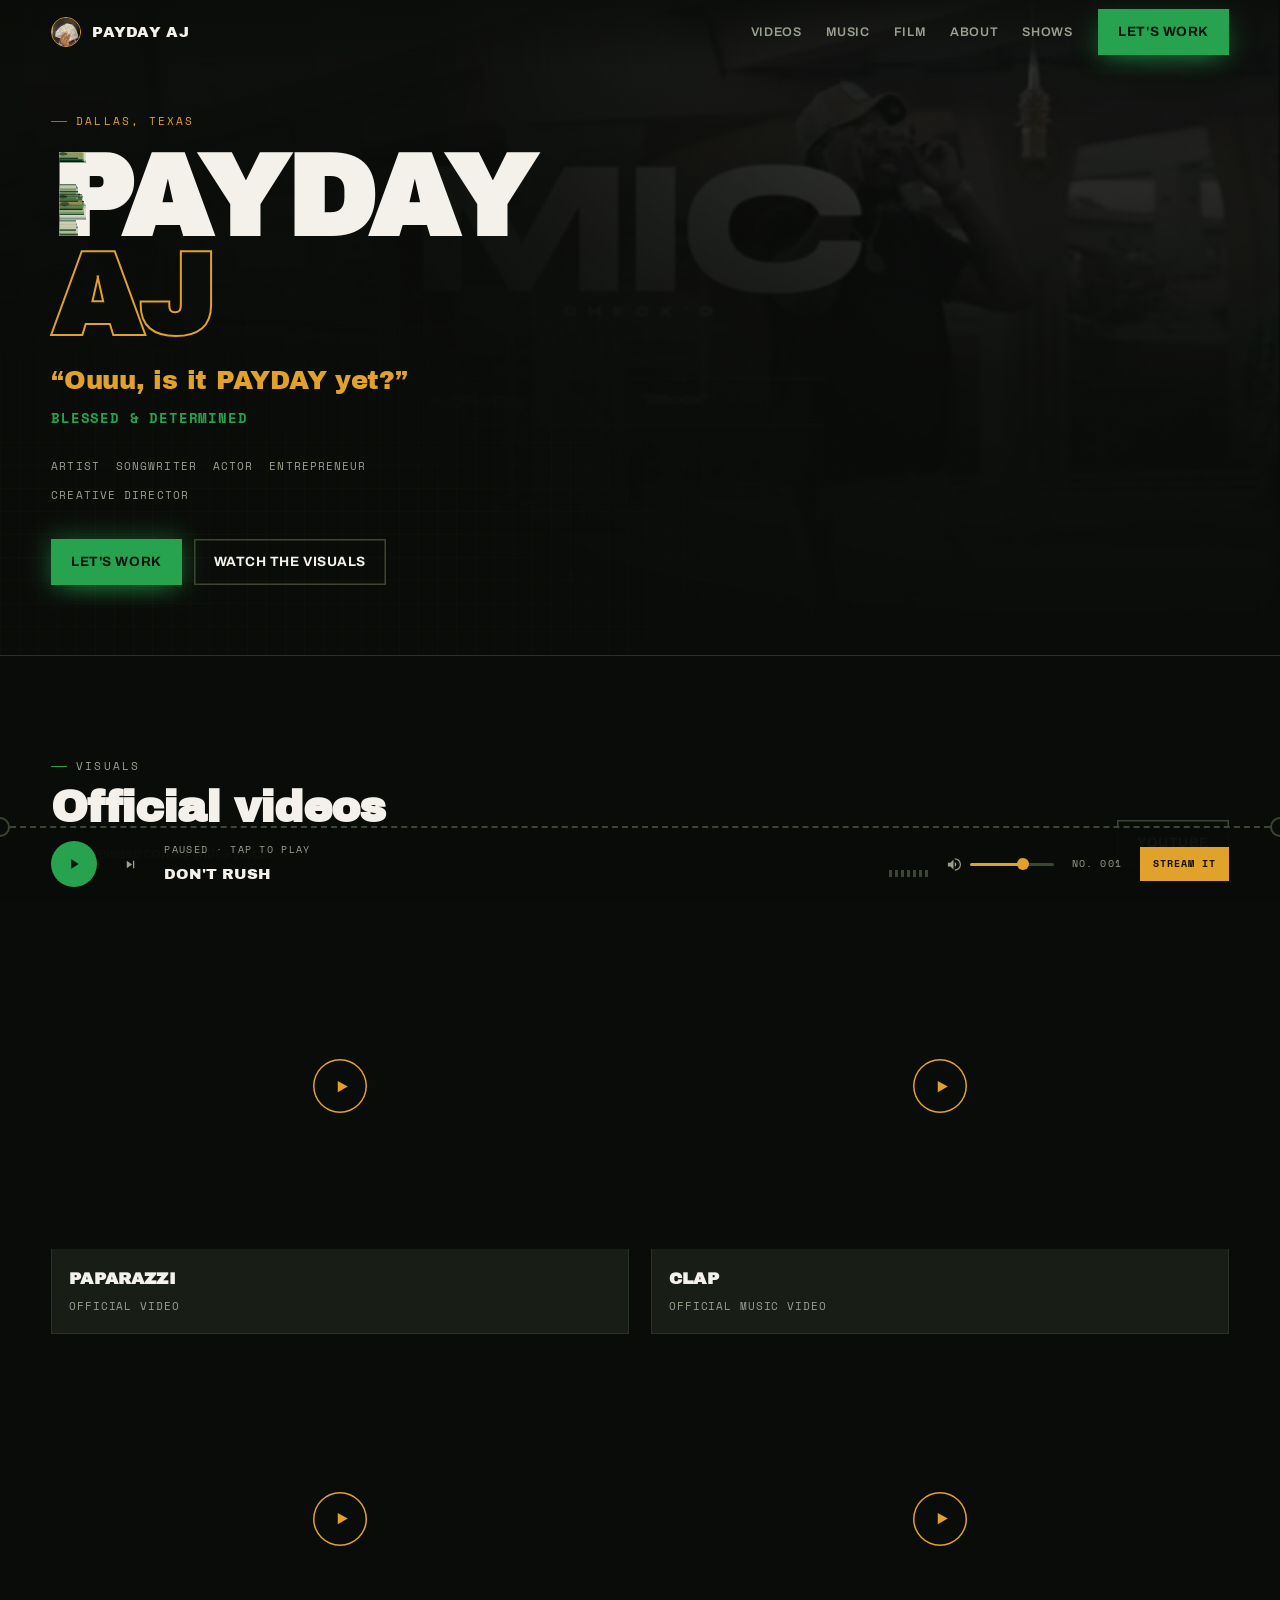
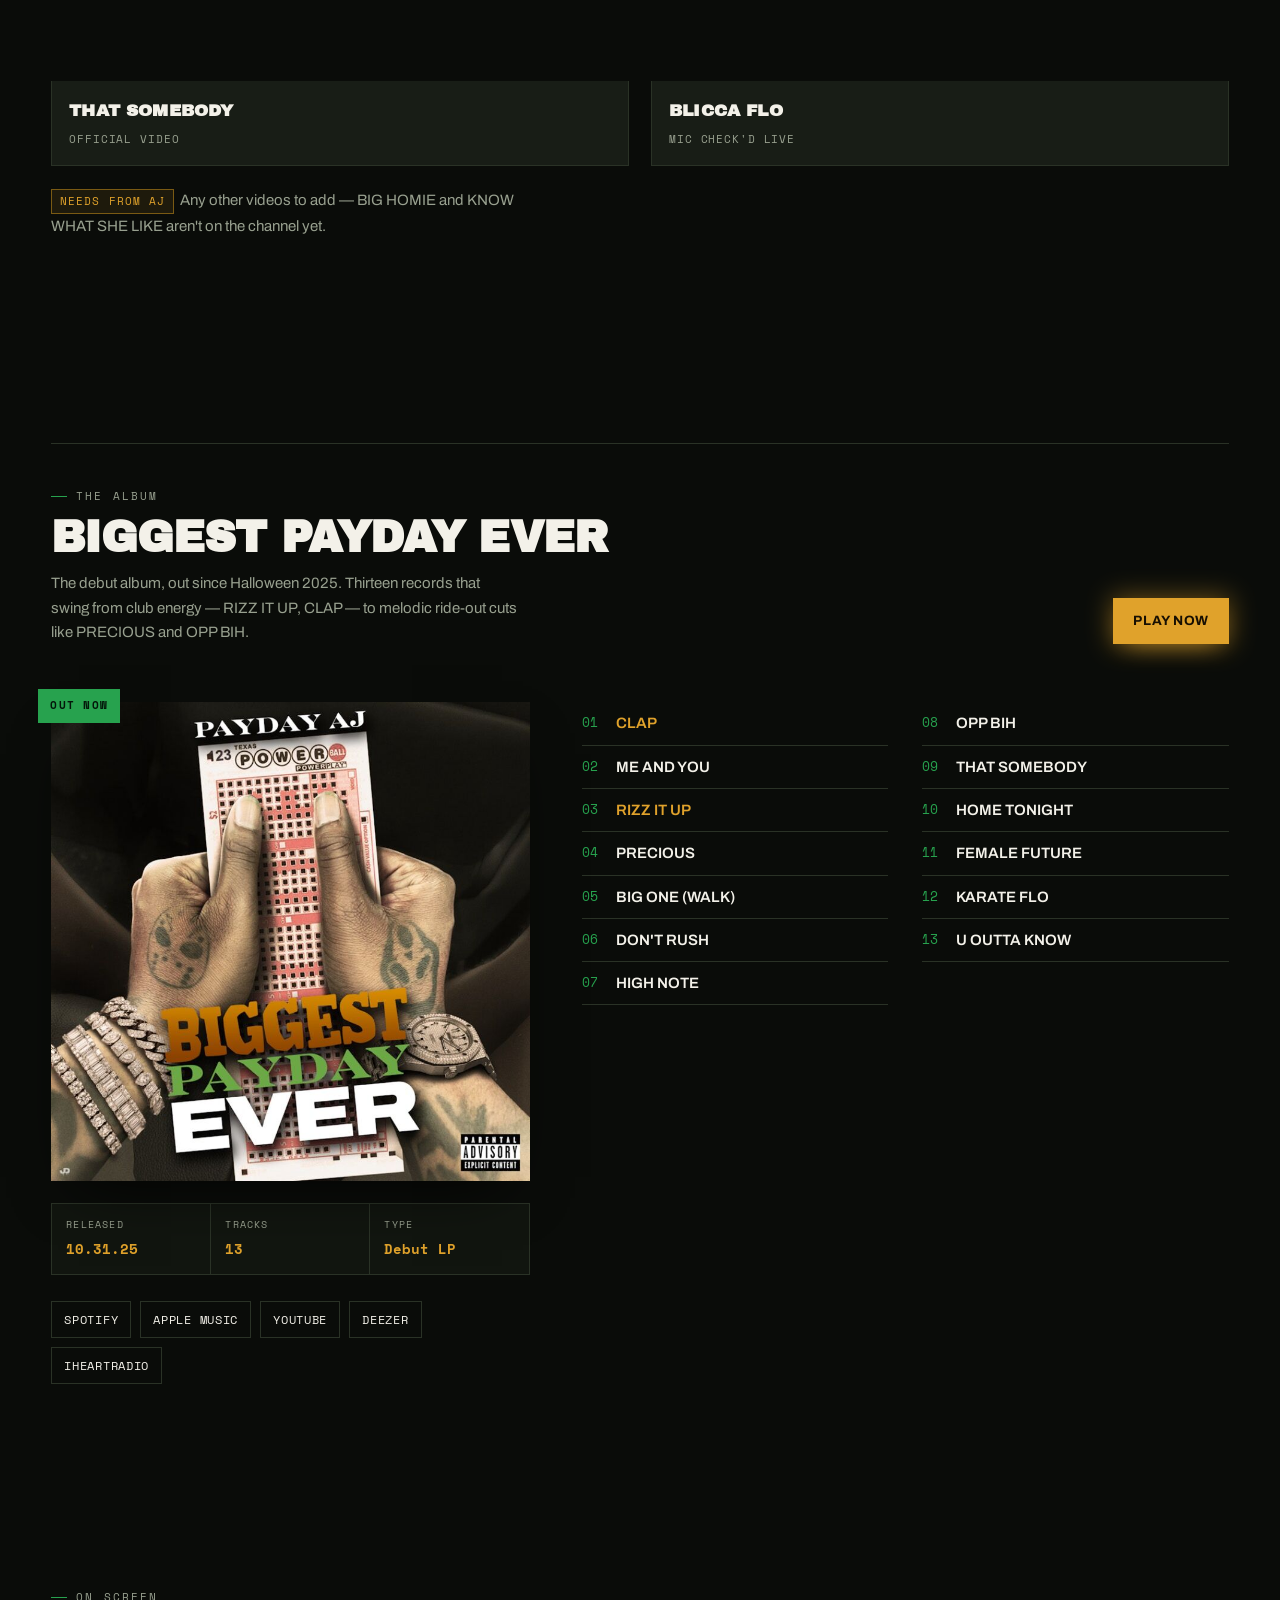
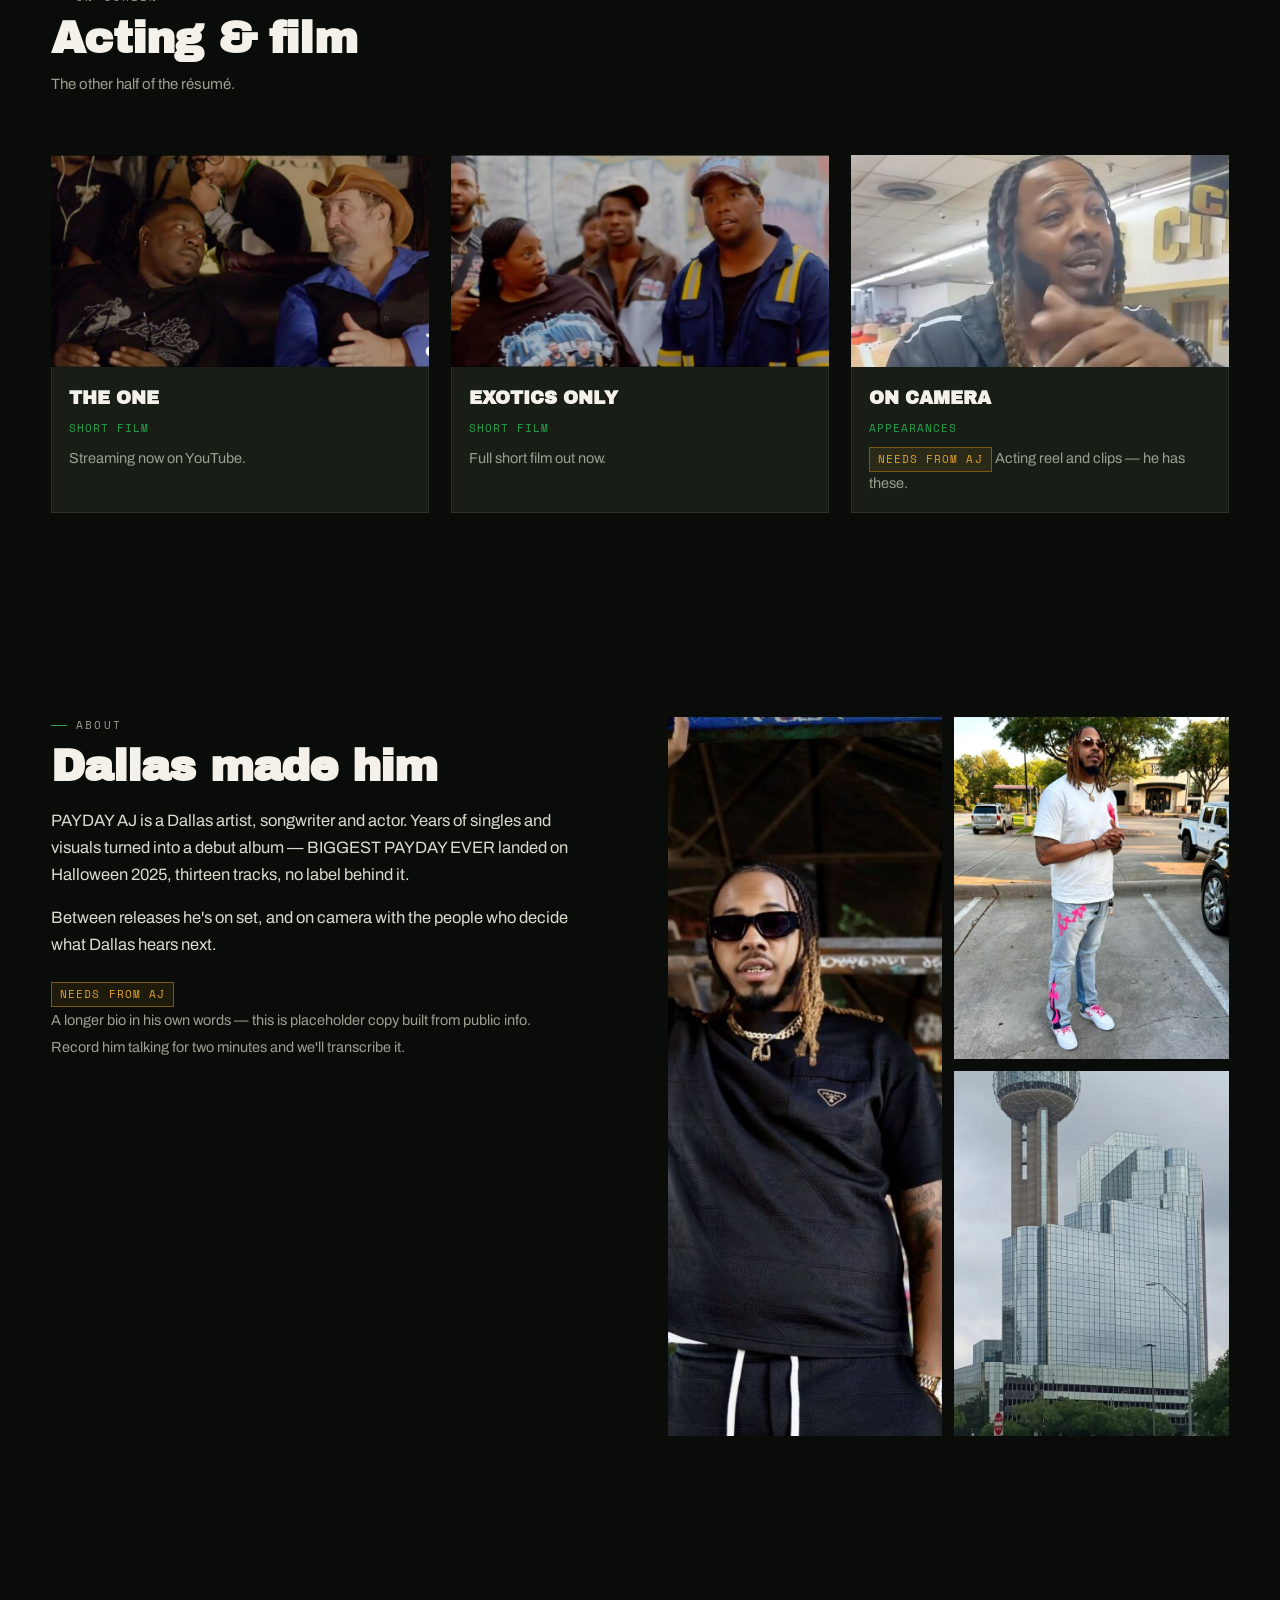
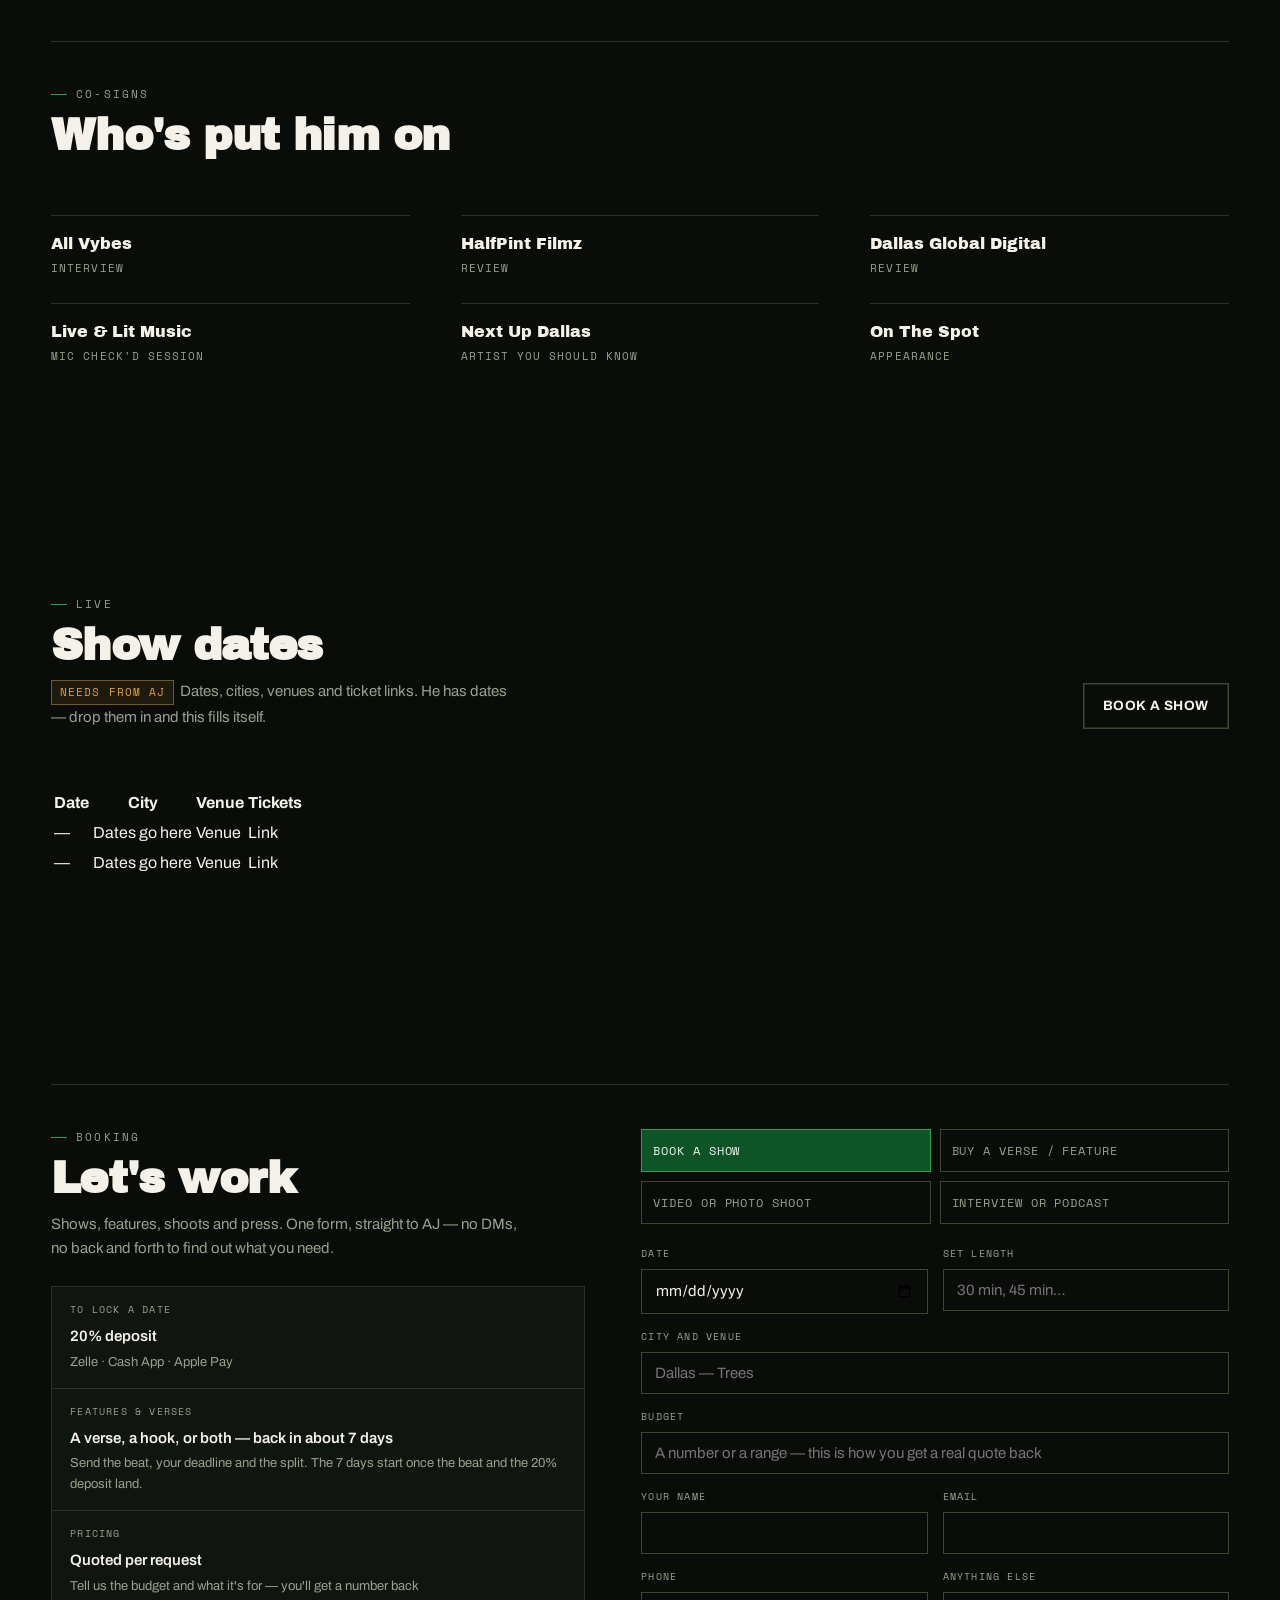
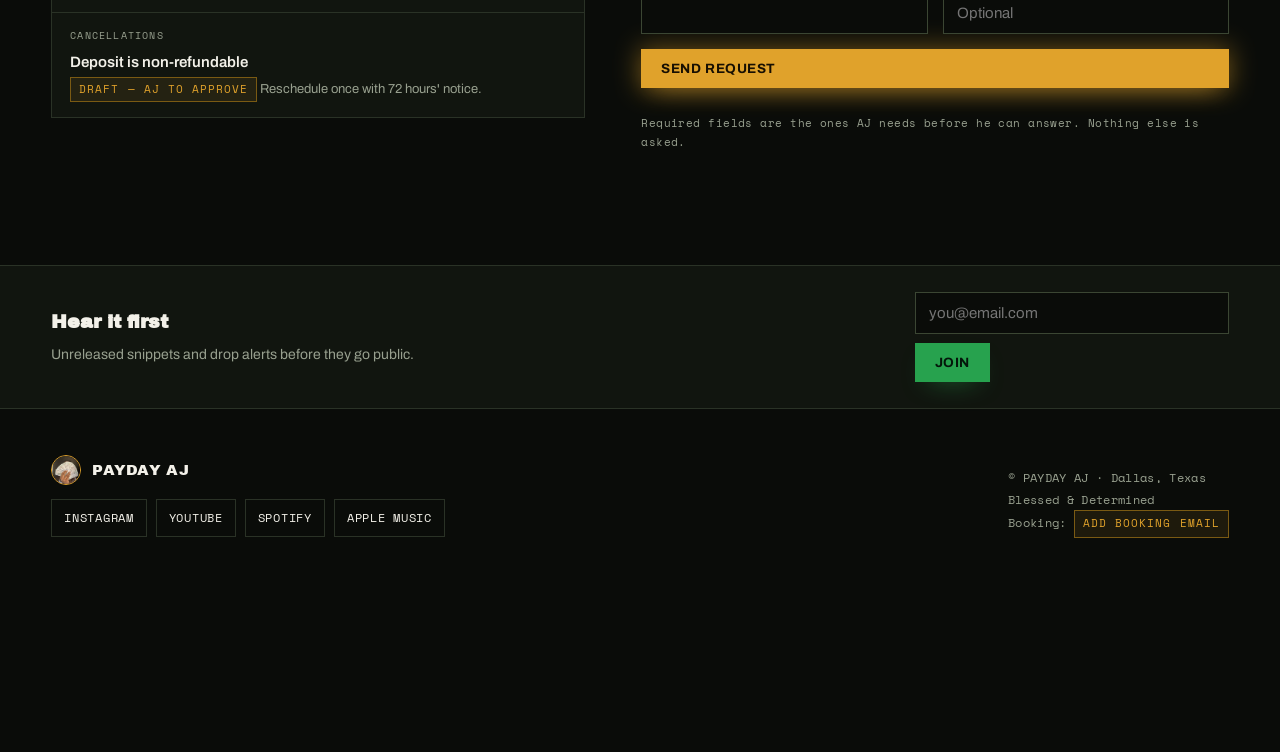
==== commit b6df0c16: "Add files via upload" ====
--- a/index.html
+++ b/index.html
@@ -261,7 +261,7 @@
         <p class="sub">Shows, features, shoots and press. One form, straight to AJ — no DMs, no back and forth to find out what you need.</p>
         <dl class="terms">
           <div><dt>To lock a date</dt><dd>20% deposit<small>Zelle · Cash App · Apple Pay</small></dd></div>
-          <div><dt>Features</dt><dd>Back in about a week<small>About a week after we have both your beat and your deposit</small></dd></div>
+          <div><dt>Features &amp; verses</dt><dd>A verse, a hook, or both — back in about 7 days<small>Send the beat, your deadline and the split. The 7 days start once the beat and the 20% deposit land.</small></dd></div>
           <div><dt>Pricing</dt><dd>Quoted per request<small>Tell us the budget and what it's for — you'll get a number back</small></dd></div>
           <div><dt>Cancellations</dt><dd>Deposit is non-refundable<small><span class="todo">Draft — AJ to approve</span> Reschedule once with 72 hours' notice.</small></dd></div>
         </dl>
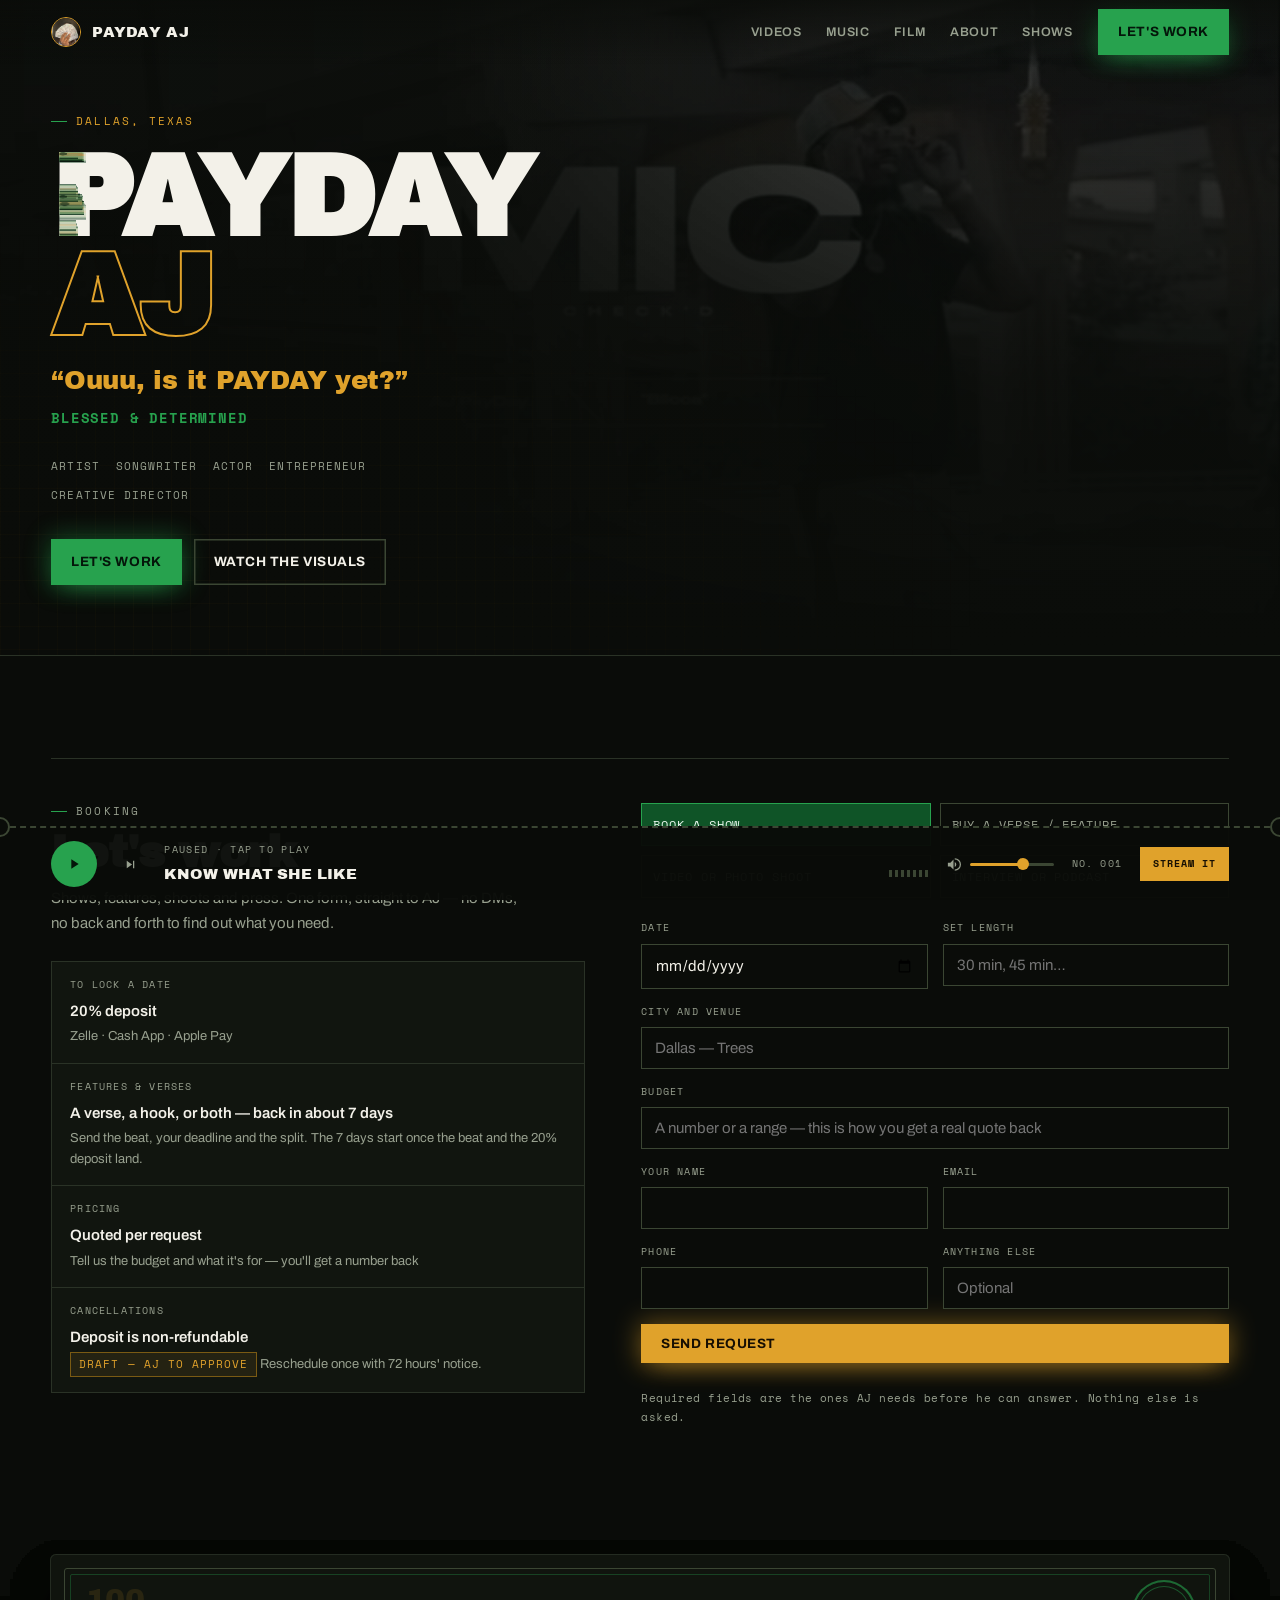
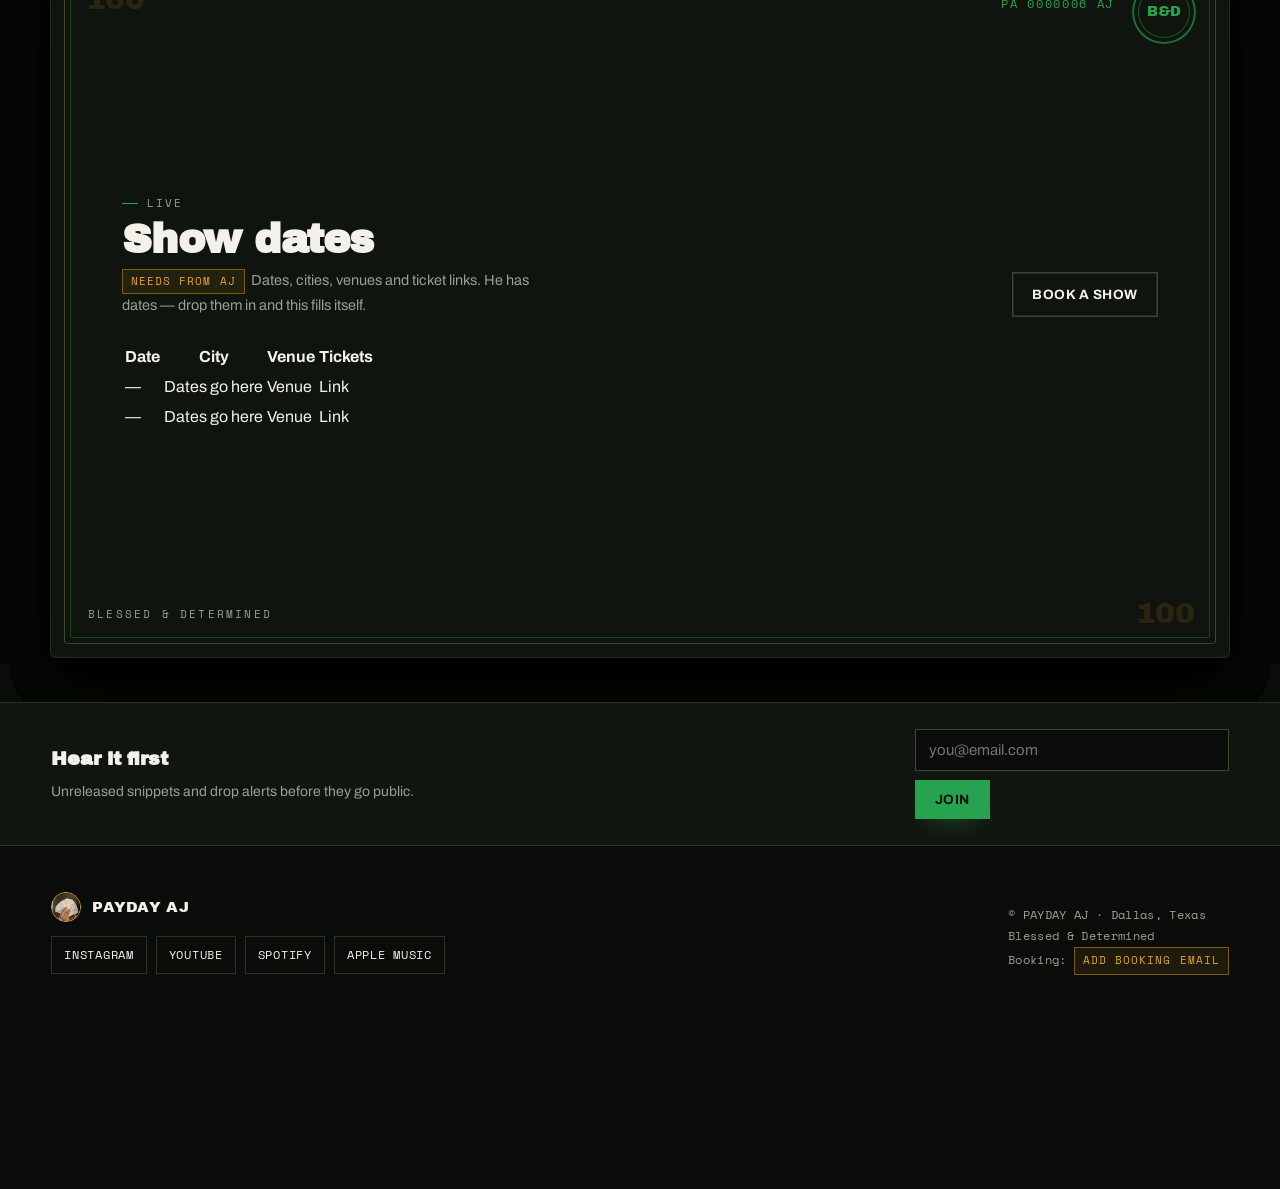
==== commit 87cf9303: "Add files via upload" ====
--- a/index.html
+++ b/index.html
@@ -17,6 +17,7 @@
 <link rel="preconnect" href="https://fonts.gstatic.com" crossorigin>
 <link rel="stylesheet" href="https://fonts.googleapis.com/css2?family=Archivo+Black&family=Archivo:wght@400;500;600;700&family=Space+Mono:wght@400;700&display=swap">
 <link rel="stylesheet" href="styles.css">
+<script>/* stacked from the first paint, so the bills never flash as a plain list */if(!matchMedia("(prefers-reduced-motion: reduce)").matches)document.documentElement.classList.add("stack-on");</script>
 </head>
 <body>
 
@@ -58,198 +59,6 @@
     </div>
   </div>
 </header>
-
-<section id="videos">
-  <div class="wrap">
-    <div class="sechead">
-      <div>
-        <div class="eyebrow">Visuals</div>
-        <h2>Official videos</h2>
-        <p class="sub">Every release comes with a visual.</p>
-      </div>
-      <a class="btn ghost" href="https://youtu.be/WJJ4ZXtPwB0" target="_blank" rel="noopener">YouTube</a>
-    </div>
-    <div class="vgrid">
-      <article class="vid" data-yt="pkYQTzAh4oY">
-        <button class="vthumb" type="button" aria-label="Play PAPARAZZI">
-          <img src="https://img.youtube.com/vi/pkYQTzAh4oY/maxresdefault.jpg"
-               onerror="this.src='https://img.youtube.com/vi/pkYQTzAh4oY/hqdefault.jpg'"
-               width="1280" height="720" decoding="async" alt="Still from the PAPARAZZI video" loading="lazy">
-          <span class="play"><span><svg viewBox="0 0 24 24" aria-hidden="true"><path d="M6 3l16 9-16 9z"/></svg></span></span>
-        </button>
-        <div class="vbody"><h3>PAPARAZZI</h3><p>Official video</p></div>
-      </article>
-      <article class="vid" data-yt="WJJ4ZXtPwB0">
-        <button class="vthumb" type="button" aria-label="Play CLAP">
-          <img src="https://img.youtube.com/vi/WJJ4ZXtPwB0/maxresdefault.jpg"
-               onerror="this.src='https://img.youtube.com/vi/WJJ4ZXtPwB0/hqdefault.jpg'"
-               width="1280" height="720" decoding="async" alt="Still from the CLAP video" loading="lazy">
-          <span class="play"><span><svg viewBox="0 0 24 24" aria-hidden="true"><path d="M6 3l16 9-16 9z"/></svg></span></span>
-        </button>
-        <div class="vbody"><h3>CLAP</h3><p>Official music video</p></div>
-      </article>
-      <article class="vid" data-yt="wU_MzEeejMc">
-        <button class="vthumb" type="button" aria-label="Play THAT SOMEBODY">
-          <img src="https://img.youtube.com/vi/wU_MzEeejMc/maxresdefault.jpg"
-               onerror="this.src='https://img.youtube.com/vi/wU_MzEeejMc/hqdefault.jpg'"
-               width="1280" height="720" decoding="async" alt="Still from the THAT SOMEBODY video" loading="lazy">
-          <span class="play"><span><svg viewBox="0 0 24 24" aria-hidden="true"><path d="M6 3l16 9-16 9z"/></svg></span></span>
-        </button>
-        <div class="vbody"><h3>THAT SOMEBODY</h3><p>Official video</p></div>
-      </article>
-      <article class="vid" data-yt="GE3MZFJ9xXU">
-        <button class="vthumb" type="button" aria-label="Play BLICCA FLO">
-          <img src="https://img.youtube.com/vi/GE3MZFJ9xXU/maxresdefault.jpg"
-               onerror="this.src='https://img.youtube.com/vi/GE3MZFJ9xXU/hqdefault.jpg'"
-               width="1280" height="720" decoding="async" alt="Still from the BLICCA FLO video" loading="lazy">
-          <span class="play"><span><svg viewBox="0 0 24 24" aria-hidden="true"><path d="M6 3l16 9-16 9z"/></svg></span></span>
-        </button>
-        <div class="vbody"><h3>BLICCA FLO</h3><p>Mic Check'd live</p></div>
-      </article>
-    </div>
-    <p class="sub" style="margin-top:22px"><span class="todo">Needs from AJ</span> &nbsp;Any other videos to add — BIG HOMIE and KNOW WHAT SHE LIKE aren't on the channel yet.</p>
-  </div>
-</section>
-
-<section id="music" class="alt">
-  <div class="wrap">
-    <div class="perf"></div>
-    <div class="sechead">
-      <div>
-        <div class="eyebrow">The album</div>
-        <h2>BIGGEST PAYDAY EVER</h2>
-        <p class="sub">The debut album, out since Halloween 2025. Thirteen records that swing from club energy — RIZZ IT UP, CLAP — to melodic ride-out cuts like PRECIOUS and OPP BIH.</p>
-      </div>
-      <a class="btn gold" href="https://distrokid.com/hyperfollow/paydayaj/biggest-payday-ever" target="_blank" rel="noopener">Play now</a>
-    </div>
-    <div class="album">
-      <div>
-        <div class="cover">
-          <span class="badge">Out now</span>
-          <img src="assets/album.jpg" alt="BIGGEST PAYDAY EVER album cover" width="800" height="800" decoding="async" loading="lazy">
-        </div>
-        <dl class="meta">
-          <div><dt>Released</dt><dd>10.31.25</dd></div>
-          <div><dt>Tracks</dt><dd>13</dd></div>
-          <div><dt>Type</dt><dd>Debut LP</dd></div>
-        </dl>
-        <div class="platforms">
-          <a class="plat" href="https://distrokid.com/hyperfollow/paydayaj/biggest-payday-ever" target="_blank" rel="noopener">Spotify</a>
-          <a class="plat" href="https://distrokid.com/hyperfollow/paydayaj/biggest-payday-ever" target="_blank" rel="noopener">Apple Music</a>
-          <a class="plat" href="https://distrokid.com/hyperfollow/paydayaj/biggest-payday-ever" target="_blank" rel="noopener">YouTube</a>
-          <a class="plat" href="https://distrokid.com/hyperfollow/paydayaj/biggest-payday-ever" target="_blank" rel="noopener">Deezer</a>
-          <a class="plat" href="https://distrokid.com/hyperfollow/paydayaj/biggest-payday-ever" target="_blank" rel="noopener">iHeartRadio</a>
-        </div>
-      </div>
-      <ol class="tracks">
-        <li class="lead"><span class="n">01</span><span class="t">CLAP</span></li>
-        <li><span class="n">02</span><span class="t">ME AND YOU</span></li>
-        <li class="lead"><span class="n">03</span><span class="t">RIZZ IT UP</span></li>
-        <li><span class="n">04</span><span class="t">PRECIOUS</span></li>
-        <li><span class="n">05</span><span class="t">BIG ONE (WALK)</span></li>
-        <li><span class="n">06</span><span class="t">DON'T RUSH</span></li>
-        <li><span class="n">07</span><span class="t">HIGH NOTE</span></li>
-        <li><span class="n">08</span><span class="t">OPP BIH</span></li>
-        <li><span class="n">09</span><span class="t">THAT SOMEBODY</span></li>
-        <li><span class="n">10</span><span class="t">HOME TONIGHT</span></li>
-        <li><span class="n">11</span><span class="t">FEMALE FUTURE</span></li>
-        <li><span class="n">12</span><span class="t">KARATE FLO</span></li>
-        <li><span class="n">13</span><span class="t">U OUTTA KNOW</span></li>
-      </ol>
-    </div>
-  </div>
-</section>
-
-<section id="screen">
-  <div class="wrap">
-    <div class="sechead">
-      <div>
-        <div class="eyebrow">On screen</div>
-        <h2>Acting &amp; film</h2>
-        <p class="sub">The other half of the résumé.</p>
-      </div>
-    </div>
-    <div class="fgrid">
-      <article class="film">
-        <img src="assets/f-theone.jpg" alt="Still from the short film The One" width="1100" height="523" decoding="async" loading="lazy">
-        <div class="fb"><h3>THE ONE</h3><p class="role2">Short film</p>
-          <p>Streaming now on YouTube.</p></div>
-      </article>
-      <article class="film">
-        <img src="assets/f-exotics.jpg" alt="Still from the short film Exotics Only" width="1100" height="515" decoding="async" loading="lazy">
-        <div class="fb"><h3>EXOTICS ONLY</h3><p class="role2">Short film</p>
-          <p>Full short film out now.</p></div>
-      </article>
-      <article class="film">
-        <img src="assets/pr-pimpinken.jpg" alt="PAYDAY AJ on camera" width="676" height="845" decoding="async" loading="lazy">
-        <div class="fb"><h3>ON CAMERA</h3><p class="role2">Appearances</p>
-          <p><span class="todo">Needs from AJ</span> Acting reel and clips — he has these.</p></div>
-      </article>
-    </div>
-  </div>
-</section>
-
-<section id="about">
-  <div class="wrap">
-    <div class="about">
-      <div>
-        <div class="eyebrow">About</div>
-        <h2 style="margin-bottom:20px">Dallas made him</h2>
-        <p>PAYDAY AJ is a Dallas artist, songwriter and actor. Years of singles and visuals turned into a debut album — BIGGEST PAYDAY EVER landed on Halloween 2025, thirteen tracks, no label behind it.</p>
-        <p>Between releases he's on set, and on camera with the people who decide what Dallas hears next.</p>
-        <p style="margin-top:22px"><span class="todo">Needs from AJ</span><br>
-          <span style="color:var(--muted);font-size:14.5px">A longer bio in his own words — this is placeholder copy built from public info. Record him talking for two minutes and we'll transcribe it.</span></p>
-      </div>
-      <div class="photostack">
-        <img class="tall" src="assets/hero.jpg" alt="PAYDAY AJ in Dallas" width="660" height="855" decoding="async" loading="lazy">
-        <img src="assets/ph-fit.jpg" alt="PAYDAY AJ" width="680" height="846" decoding="async" loading="lazy">
-        <img src="assets/ph-dallas.jpg" alt="The Dallas skyline" width="636" height="847" decoding="async" loading="lazy">
-      </div>
-    </div>
-  </div>
-</section>
-
-<section class="alt">
-  <div class="wrap">
-    <div class="perf"></div>
-    <div class="sechead">
-      <div>
-        <div class="eyebrow">Co-signs</div>
-        <h2>Who's put him on</h2>
-      </div>
-    </div>
-    <div class="press">
-      <div><div class="who">All Vybes</div><div class="what">Interview</div></div>
-      <div><div class="who">HalfPint Filmz</div><div class="what">Review</div></div>
-      <div><div class="who">Dallas Global Digital</div><div class="what">Review</div></div>
-      <div><div class="who">Live &amp; Lit Music</div><div class="what">Mic Check'd session</div></div>
-      <div><div class="who">Next Up Dallas</div><div class="what">Artist You Should Know</div></div>
-      <div><div class="who">On The Spot</div><div class="what">Appearance</div></div>
-    </div>
-  </div>
-</section>
-
-<section id="shows">
-  <div class="wrap">
-    <div class="sechead">
-      <div>
-        <div class="eyebrow">Live</div>
-        <h2>Show dates</h2>
-        <p class="sub"><span class="todo">Needs from AJ</span> &nbsp;Dates, cities, venues and ticket links. He has dates — drop them in and this fills itself.</p>
-      </div>
-      <a class="btn ghost" href="#booking">Book a show</a>
-    </div>
-    <div class="tablewrap">
-      <table class="shows">
-        <thead><tr><th>Date</th><th>City</th><th>Venue</th><th>Tickets</th></tr></thead>
-        <tbody>
-          <tr><td class="date">—</td><td class="empty">Dates go here</td><td class="empty">Venue</td><td class="empty">Link</td></tr>
-          <tr><td class="date">—</td><td class="empty">Dates go here</td><td class="empty">Venue</td><td class="empty">Link</td></tr>
-        </tbody>
-      </table>
-    </div>
-  </div>
-</section>
 
 <section id="booking" class="alt">
   <div class="wrap">
@@ -351,6 +160,252 @@
   </div>
 </section>
 
+<!-- ================================================================
+     THE WORK — a stack of hundreds
+     Each section below is a bill. On a big enough screen the stack pins
+     in place and scrolling thumbs the top bill off to reveal the next
+     (app.js, "Bill stack"). Anywhere the flip can't work cleanly —
+     phones, short windows, reduced motion — the same bills just sit
+     one after another as normal sections. Content lives in the markup
+     either way, so edit it here like any other section.
+     ================================================================ -->
+<div class="stack" id="work">
+<div class="stack-stage">
+<article class="bill" id="videos" aria-label="Official videos">
+  <div class="bill-front">
+    <span class="bill-100 tl" aria-hidden="true">100</span>
+    <span class="bill-100 br" aria-hidden="true">100</span>
+    <span class="bill-serial" aria-hidden="true">PA 0000001 AJ</span>
+    <span class="bill-motto" aria-hidden="true">Blessed &amp; Determined</span>
+    <span class="bill-seal" aria-hidden="true">B&amp;D</span>
+    <div class="bill-body">
+      <div class="bill-head">
+        <div>
+          <div class="eyebrow">Visuals</div>
+          <h2>Official videos</h2>
+          <p class="sub"><span class="todo">Needs from AJ</span> &nbsp;Links for BIG HOMIE and KNOW WHAT SHE LIKE.</p>
+        </div>
+        <a class="btn ghost" href="https://youtu.be/WJJ4ZXtPwB0" target="_blank" rel="noopener">YouTube</a>
+      </div>
+      <div class="bill-vgrid">
+      <article class="vid" data-yt="pkYQTzAh4oY">
+        <button class="vthumb" type="button" aria-label="Play PAPARAZZI">
+          <img src="https://img.youtube.com/vi/pkYQTzAh4oY/maxresdefault.jpg"
+               onerror="this.src='https://img.youtube.com/vi/pkYQTzAh4oY/hqdefault.jpg'"
+               width="1280" height="720" decoding="async" alt="Still from the PAPARAZZI video" loading="lazy">
+          <span class="play"><span><svg viewBox="0 0 24 24" aria-hidden="true"><path d="M6 3l16 9-16 9z"/></svg></span></span>
+        </button>
+        <div class="vbody"><h3>PAPARAZZI</h3><p>Official video</p></div>
+      </article>
+      <article class="vid" data-yt="WJJ4ZXtPwB0">
+        <button class="vthumb" type="button" aria-label="Play CLAP">
+          <img src="https://img.youtube.com/vi/WJJ4ZXtPwB0/maxresdefault.jpg"
+               onerror="this.src='https://img.youtube.com/vi/WJJ4ZXtPwB0/hqdefault.jpg'"
+               width="1280" height="720" decoding="async" alt="Still from the CLAP video" loading="lazy">
+          <span class="play"><span><svg viewBox="0 0 24 24" aria-hidden="true"><path d="M6 3l16 9-16 9z"/></svg></span></span>
+        </button>
+        <div class="vbody"><h3>CLAP</h3><p>Official music video</p></div>
+      </article>
+      <article class="vid" data-yt="wU_MzEeejMc">
+        <button class="vthumb" type="button" aria-label="Play THAT SOMEBODY">
+          <img src="https://img.youtube.com/vi/wU_MzEeejMc/maxresdefault.jpg"
+               onerror="this.src='https://img.youtube.com/vi/wU_MzEeejMc/hqdefault.jpg'"
+               width="1280" height="720" decoding="async" alt="Still from the THAT SOMEBODY video" loading="lazy">
+          <span class="play"><span><svg viewBox="0 0 24 24" aria-hidden="true"><path d="M6 3l16 9-16 9z"/></svg></span></span>
+        </button>
+        <div class="vbody"><h3>THAT SOMEBODY</h3><p>Official video</p></div>
+      </article>
+      <article class="vid" data-yt="GE3MZFJ9xXU">
+        <button class="vthumb" type="button" aria-label="Play BLICCA FLO">
+          <img src="https://img.youtube.com/vi/GE3MZFJ9xXU/maxresdefault.jpg"
+               onerror="this.src='https://img.youtube.com/vi/GE3MZFJ9xXU/hqdefault.jpg'"
+               width="1280" height="720" decoding="async" alt="Still from the BLICCA FLO video" loading="lazy">
+          <span class="play"><span><svg viewBox="0 0 24 24" aria-hidden="true"><path d="M6 3l16 9-16 9z"/></svg></span></span>
+        </button>
+        <div class="vbody"><h3>BLICCA FLO</h3><p>Mic Check'd live</p></div>
+      </article>
+      </div>
+    </div>
+    <div class="bill-shine" aria-hidden="true"></div>
+    <div class="bill-shade" aria-hidden="true"></div>
+  </div>
+  <div class="bill-flapwrap" aria-hidden="true"><div class="bill-flap"><div class="bill-flapshade"></div></div></div>
+</article>
+<article class="bill" id="music" aria-label="The album">
+  <div class="bill-front">
+    <span class="bill-100 tl" aria-hidden="true">100</span>
+    <span class="bill-100 br" aria-hidden="true">100</span>
+    <span class="bill-serial" aria-hidden="true">PA 0000002 AJ</span>
+    <span class="bill-motto" aria-hidden="true">Blessed &amp; Determined</span>
+    <span class="bill-seal" aria-hidden="true">B&amp;D</span>
+    <div class="bill-body">
+      <div class="bill-head">
+        <div>
+          <div class="eyebrow">The album</div>
+          <h2>BIGGEST PAYDAY EVER</h2>
+          <p class="sub">The debut album, out since Halloween 2025. Thirteen tracks, no label behind it.</p>
+        </div>
+        <a class="btn gold" href="https://distrokid.com/hyperfollow/paydayaj/biggest-payday-ever" target="_blank" rel="noopener">Play now</a>
+      </div>
+      <div class="bill-album">
+        <div class="cover">
+          <span class="badge">Out now</span>
+          <img src="assets/album.jpg" alt="BIGGEST PAYDAY EVER album cover" width="800" height="800" decoding="async" loading="lazy">
+        </div>
+        <div>
+          <ol class="tracks">
+        <li class="lead"><span class="n">01</span><span class="t">CLAP</span></li>
+        <li><span class="n">02</span><span class="t">ME AND YOU</span></li>
+        <li class="lead"><span class="n">03</span><span class="t">RIZZ IT UP</span></li>
+        <li><span class="n">04</span><span class="t">PRECIOUS</span></li>
+        <li><span class="n">05</span><span class="t">BIG ONE (WALK)</span></li>
+        <li><span class="n">06</span><span class="t">DON'T RUSH</span></li>
+        <li><span class="n">07</span><span class="t">HIGH NOTE</span></li>
+        <li><span class="n">08</span><span class="t">OPP BIH</span></li>
+        <li><span class="n">09</span><span class="t">THAT SOMEBODY</span></li>
+        <li><span class="n">10</span><span class="t">HOME TONIGHT</span></li>
+        <li><span class="n">11</span><span class="t">FEMALE FUTURE</span></li>
+        <li><span class="n">12</span><span class="t">KARATE FLO</span></li>
+        <li><span class="n">13</span><span class="t">U OUTTA KNOW</span></li>
+      </ol>
+        </div>
+      </div>
+    </div>
+    <div class="bill-shine" aria-hidden="true"></div>
+    <div class="bill-shade" aria-hidden="true"></div>
+  </div>
+  <div class="bill-flapwrap" aria-hidden="true"><div class="bill-flap"><div class="bill-flapshade"></div></div></div>
+</article>
+<article class="bill" id="screen" aria-label="Acting and film">
+  <div class="bill-front">
+    <span class="bill-100 tl" aria-hidden="true">100</span>
+    <span class="bill-100 br" aria-hidden="true">100</span>
+    <span class="bill-serial" aria-hidden="true">PA 0000003 AJ</span>
+    <span class="bill-motto" aria-hidden="true">Blessed &amp; Determined</span>
+    <span class="bill-seal" aria-hidden="true">B&amp;D</span>
+    <div class="bill-body">
+      <div class="bill-head">
+        <div>
+          <div class="eyebrow">On screen</div>
+          <h2>Acting &amp; film</h2>
+          <p class="sub">The other half of the résumé.</p>
+        </div>
+      </div>
+      <div class="bill-fgrid">
+      <article class="film">
+        <img src="assets/f-theone.jpg" alt="Still from the short film The One" width="1100" height="523" decoding="async" loading="lazy">
+        <div class="fb"><h3>THE ONE</h3><p class="role2">Short film</p>
+          <p>Streaming now on YouTube.</p></div>
+      </article>
+      <article class="film">
+        <img src="assets/f-exotics.jpg" alt="Still from the short film Exotics Only" width="1100" height="515" decoding="async" loading="lazy">
+        <div class="fb"><h3>EXOTICS ONLY</h3><p class="role2">Short film</p>
+          <p>Full short film out now.</p></div>
+      </article>
+      <article class="film">
+        <img src="assets/pr-pimpinken.jpg" alt="PAYDAY AJ on camera" width="676" height="845" decoding="async" loading="lazy">
+        <div class="fb"><h3>ON CAMERA</h3><p class="role2">Appearances</p>
+          <p><span class="todo">Needs from AJ</span> Acting reel and clips — he has these.</p></div>
+      </article>
+      </div>
+    </div>
+    <div class="bill-shine" aria-hidden="true"></div>
+    <div class="bill-shade" aria-hidden="true"></div>
+  </div>
+  <div class="bill-flapwrap" aria-hidden="true"><div class="bill-flap"><div class="bill-flapshade"></div></div></div>
+</article>
+<article class="bill" id="about" aria-label="About">
+  <div class="bill-front">
+    <span class="bill-100 tl" aria-hidden="true">100</span>
+    <span class="bill-100 br" aria-hidden="true">100</span>
+    <span class="bill-serial" aria-hidden="true">PA 0000004 AJ</span>
+    <span class="bill-motto" aria-hidden="true">Blessed &amp; Determined</span>
+    <span class="bill-seal" aria-hidden="true">B&amp;D</span>
+    <div class="bill-body">
+      <div class="bill-about">
+        <div>
+        <div class="eyebrow">About</div>
+        <h2 style="margin-bottom:20px">Dallas made him</h2>
+        <p>PAYDAY AJ is a Dallas artist, songwriter and actor. Years of singles and visuals turned into a debut album — BIGGEST PAYDAY EVER landed on Halloween 2025, thirteen tracks, no label behind it.</p>
+        <p>Between releases he's on set, and on camera with the people who decide what Dallas hears next.</p>
+        <p style="margin-top:22px"><span class="todo">Needs from AJ</span><br>
+          <span style="color:var(--muted);font-size:14.5px">A longer bio in his own words — this is placeholder copy built from public info. Record him talking for two minutes and we'll transcribe it.</span></p>
+      
+        </div>
+        <div class="photostack">
+        <img class="tall" src="assets/hero.jpg" alt="PAYDAY AJ in Dallas" width="660" height="855" decoding="async" loading="lazy">
+        <img src="assets/ph-fit.jpg" alt="PAYDAY AJ" width="680" height="846" decoding="async" loading="lazy">
+        <img src="assets/ph-dallas.jpg" alt="The Dallas skyline" width="636" height="847" decoding="async" loading="lazy">
+      </div>
+      </div>
+    </div>
+    <div class="bill-shine" aria-hidden="true"></div>
+    <div class="bill-shade" aria-hidden="true"></div>
+  </div>
+  <div class="bill-flapwrap" aria-hidden="true"><div class="bill-flap"><div class="bill-flapshade"></div></div></div>
+</article>
+<article class="bill" id="cosigns" aria-label="Co-signs">
+  <div class="bill-front">
+    <span class="bill-100 tl" aria-hidden="true">100</span>
+    <span class="bill-100 br" aria-hidden="true">100</span>
+    <span class="bill-serial" aria-hidden="true">PA 0000005 AJ</span>
+    <span class="bill-motto" aria-hidden="true">Blessed &amp; Determined</span>
+    <span class="bill-seal" aria-hidden="true">B&amp;D</span>
+    <div class="bill-body">
+      <div class="bill-head">
+        <div>
+          <div class="eyebrow">Co-signs</div>
+          <h2>Who's put him on</h2>
+        </div>
+      </div>
+      <div class="press">
+      <div><div class="who">All Vybes</div><div class="what">Interview</div></div>
+      <div><div class="who">HalfPint Filmz</div><div class="what">Review</div></div>
+      <div><div class="who">Dallas Global Digital</div><div class="what">Review</div></div>
+      <div><div class="who">Live &amp; Lit Music</div><div class="what">Mic Check'd session</div></div>
+      <div><div class="who">Next Up Dallas</div><div class="what">Artist You Should Know</div></div>
+      <div><div class="who">On The Spot</div><div class="what">Appearance</div></div>
+      </div>
+    </div>
+    <div class="bill-shine" aria-hidden="true"></div>
+    <div class="bill-shade" aria-hidden="true"></div>
+  </div>
+  <div class="bill-flapwrap" aria-hidden="true"><div class="bill-flap"><div class="bill-flapshade"></div></div></div>
+</article>
+<article class="bill" id="shows" aria-label="Show dates">
+  <div class="bill-front">
+    <span class="bill-100 tl" aria-hidden="true">100</span>
+    <span class="bill-100 br" aria-hidden="true">100</span>
+    <span class="bill-serial" aria-hidden="true">PA 0000006 AJ</span>
+    <span class="bill-motto" aria-hidden="true">Blessed &amp; Determined</span>
+    <span class="bill-seal" aria-hidden="true">B&amp;D</span>
+    <div class="bill-body">
+      <div class="bill-head">
+        <div>
+          <div class="eyebrow">Live</div>
+          <h2>Show dates</h2>
+          <p class="sub"><span class="todo">Needs from AJ</span> &nbsp;Dates, cities, venues and ticket links. He has dates — drop them in and this fills itself.</p>
+        </div>
+        <a class="btn ghost" href="#booking">Book a show</a>
+      </div>
+      <div class="tablewrap">
+      <table class="shows">
+        <thead><tr><th>Date</th><th>City</th><th>Venue</th><th>Tickets</th></tr></thead>
+        <tbody>
+          <tr><td class="date">—</td><td class="empty">Dates go here</td><td class="empty">Venue</td><td class="empty">Link</td></tr>
+          <tr><td class="date">—</td><td class="empty">Dates go here</td><td class="empty">Venue</td><td class="empty">Link</td></tr>
+        </tbody>
+      </table>
+    </div>
+    </div>
+    <div class="bill-shine" aria-hidden="true"></div>
+    <div class="bill-shade" aria-hidden="true"></div>
+  </div>
+  <div class="bill-flapwrap" aria-hidden="true"><div class="bill-flap"><div class="bill-flapshade"></div></div></div>
+</article>
+</div>
+</div>
+
 <div class="mail">
   <div class="wrap">
     <div>
--- a/styles.css
+++ b/styles.css
@@ -600,3 +600,160 @@
    Any portrait source added to this row later will need the same
    treatment; landscape sources crop sideways and are fine as-is. */
 .film img[src$="pr-pimpinken.jpg"]{object-position:50% 6%}
+
+/* ================================================================
+   THE BILL STACK
+   Every section after booking is a $100 bill. With html.stack-on (set
+   by app.js) the stage pins under the nav and scrolling thumbs the top
+   bill off to reveal the next. Without it — reduced motion, or JS off —
+   the same bills simply sit one after another.
+   Sizes on phones are designed to fit one screen; app.js also measures
+   each bill and scales its contents down a touch on very short phones,
+   so nothing ever spills out of the card.
+   ================================================================ */
+:root{--nav-h:64px;--player-h:74px}
+
+.stack{position:relative;padding:12px 0 40px}
+.bill{position:relative;width:min(1180px,calc(100% - 32px));margin:28px auto}
+
+.bill-front{position:relative;border-radius:6px;overflow:hidden;
+  background:#10140E url(assets/bill-bg.webp) center/100% 100% no-repeat;
+  box-shadow:inset 0 0 0 1px #242B21,0 24px 48px -18px rgba(0,0,0,.95)}
+/* the engraved double frame */
+.bill-front::before,.bill-front::after{content:"";position:absolute;pointer-events:none;z-index:1}
+.bill-front::before{inset:14px;border:1px solid #3B4633;border-radius:3px}
+.bill-front::after{inset:20px;border:1px solid rgba(39,162,78,.32);border-radius:2px}
+.bill-100{position:absolute;z-index:1;font-family:var(--display);font-size:30px;line-height:1;
+  letter-spacing:-.02em;color:rgba(224,162,43,.12);pointer-events:none}
+.bill-100.tl{left:36px;top:30px}
+.bill-100.br{right:36px;bottom:30px}
+.bill-serial{position:absolute;z-index:1;right:116px;top:40px;font-family:var(--mono);
+  font-size:12px;letter-spacing:.14em;color:var(--green);pointer-events:none}
+.bill-motto{position:absolute;z-index:1;left:38px;bottom:34px;font-family:var(--mono);
+  font-size:11px;letter-spacing:.2em;text-transform:uppercase;color:var(--muted);pointer-events:none}
+.bill-seal{position:absolute;z-index:1;right:34px;top:26px;width:64px;height:64px;border-radius:50%;
+  box-sizing:border-box;border:2px solid rgba(39,162,78,.6);
+  box-shadow:inset 0 0 0 4px #10140E,inset 0 0 0 5px rgba(39,162,78,.45);
+  display:grid;place-items:center;font-family:var(--display);font-size:14px;color:var(--green);
+  background:#10140E;pointer-events:none}
+
+.bill-body{position:relative;z-index:2;box-sizing:border-box;padding:84px 72px 68px;
+  display:flex;flex-direction:column;gap:24px}
+.bill-shine,.bill-shade{position:absolute;inset:0;z-index:3;pointer-events:none;opacity:0}
+.bill-shine{background:linear-gradient(115deg,rgba(240,180,65,0) 38%,rgba(240,180,65,.16) 50%,rgba(240,180,65,0) 62%);
+  background-size:260% 100%}
+.bill-shade{background:#050604}
+/* the back of the bill, folded over the front when a corner peels */
+.bill-flapwrap{position:absolute;inset:0;z-index:4;pointer-events:none;visibility:hidden}
+.bill-flap{position:absolute;inset:0;background:#1B2418 url(assets/bill-back.webp) center/100% 100% no-repeat}
+.bill-flapshade{position:absolute;inset:0}
+
+/* ---- content inside a bill ---- */
+.bill-head{display:flex;align-items:flex-end;justify-content:space-between;gap:24px}
+.bill-head h2{margin:8px 0 0;font-size:clamp(30px,3.2vw,42px)}
+.bill-head .sub{margin:8px 0 0;font-size:14.5px}
+.bill .vid:hover{transform:none}
+.bill-vgrid{display:grid;grid-template-columns:repeat(4,minmax(0,1fr));gap:16px}
+.bill .vbody{padding:12px 14px 14px}
+.bill .vbody h3{font-size:15px}
+.bill-album{display:grid;grid-template-columns:auto minmax(0,1fr);gap:40px;align-items:start}
+.bill-album .cover img{width:min(290px,32vh);height:auto}
+.bill .tracks{column-gap:28px}
+.bill .tracks li{padding:7px 0}
+.bill-fgrid{display:grid;grid-template-columns:repeat(3,minmax(0,1fr));gap:16px}
+.bill .film .fb{padding:14px 16px}
+.bill .film p{font-size:13.5px;margin-top:6px}
+.bill-about{display:grid;grid-template-columns:minmax(0,1fr) minmax(0,1fr);gap:48px;align-items:stretch}
+.bill-about p{font-size:15.5px;color:#DCD9CE;margin:0 0 12px;max-width:52ch}
+.bill-about h2{font-size:clamp(30px,3.2vw,42px)}
+.bill-about .photostack{grid-template-rows:1fr 1fr;height:min(440px,52vh);min-height:0}
+.bill-about .photostack img{height:100%;min-height:0}
+.bill .press{margin:0}
+.bill .tablewrap{margin:0}
+
+/* ---- stacked mode ---- */
+html.stack-on .stack{padding:0}
+html.stack-on .stack-stage{position:sticky;top:var(--nav-h);overflow:hidden;
+  height:calc(100vh - var(--nav-h) - var(--player-h));
+  height:calc(100svh - var(--nav-h) - var(--player-h));
+  perspective:1700px;perspective-origin:50% -20%}
+html.stack-on .bill{position:absolute;left:0;right:0;top:14px;margin:0 auto;
+  width:min(1180px,calc(100% - 48px));height:calc(100% - 58px);
+  transform-origin:50% 0;backface-visibility:hidden;-webkit-backface-visibility:hidden;
+  will-change:transform}
+html.stack-on .bill-front{position:absolute;inset:0}
+/* the body is scaled to fit its card when app.js says it has to */
+html.stack-on .bill-body{position:absolute;top:0;left:50%;
+  width:calc(100% / var(--fit,1));height:calc(100% / var(--fit,1));
+  transform:translateX(-50%) scale(var(--fit,1));transform-origin:50% 0}
+html.stack-on .bill-about{flex:1;min-height:0}
+html.stack-on .bill-about .photostack{height:100%}
+
+/* ---- phones: each bill laid out to fit one phone screen ---- */
+@media (max-width:699px){
+  .bill{width:calc(100% - 20px)}
+  html.stack-on .bill{width:calc(100% - 20px);top:10px;height:calc(100% - 34px)}
+  .bill-front::before{inset:8px}
+  .bill-front::after{inset:12px}
+  .bill-100{font-size:18px}
+  .bill-100.tl{left:22px;top:20px}
+  .bill-100.br{right:22px;bottom:18px}
+  .bill-serial{font-size:9.5px;right:70px;top:27px;letter-spacing:.1em}
+  .bill-motto{font-size:8.5px;left:22px;bottom:20px;letter-spacing:.14em}
+  .bill-seal{width:42px;height:42px;right:20px;top:16px;font-size:10px;
+    box-shadow:inset 0 0 0 3px #10140E,inset 0 0 0 4px rgba(39,162,78,.45)}
+  .bill-body{padding:62px 20px 44px;gap:16px}
+  .bill-head{flex-direction:column;align-items:flex-start;gap:12px}
+  .bill-head h2,.bill-about h2{font-size:27px}
+  .bill-head .sub{font-size:13px}
+  .bill-head .btn{padding:10px 16px;font-size:12px}
+  .bill-vgrid{grid-template-columns:repeat(2,minmax(0,1fr));gap:10px}
+  .bill .vbody{padding:8px 10px 10px}
+  .bill .vbody h3{font-size:12.5px}
+  .bill .vbody p{display:none}
+  .bill .play span{width:38px;height:38px}
+  .bill-album{grid-template-columns:1fr;gap:14px}
+  .bill-album .cover img{width:112px}
+  .bill-album .badge{font-size:9px;padding:5px 8px;top:-8px;left:-8px}
+  .bill .tracks{columns:2;column-gap:16px}
+  .bill .tracks li{padding:5px 0;gap:8px;font-size:12.5px}
+  .bill .tracks .n{font-size:11px;min-width:18px}
+  .bill-fgrid{grid-template-columns:1fr;gap:10px}
+  .bill .film{display:grid;grid-template-columns:128px minmax(0,1fr);align-items:center}
+  .bill .film img{height:100%;aspect-ratio:16/9}
+  .bill .film .fb{padding:8px 12px}
+  .bill .film h3{font-size:14px}
+  .bill .film .role2{font-size:10px}
+  .bill .film p{font-size:12.5px;margin-top:4px}
+  .bill-about{grid-template-columns:1fr;gap:14px}
+  .bill-about p{font-size:14px;margin-bottom:8px}
+  .bill-about .photostack{grid-template-columns:repeat(3,minmax(0,1fr));grid-template-rows:1fr;height:150px;gap:8px}
+  .bill-about .photostack .tall{grid-row:auto}
+  html.stack-on .bill-about .photostack{height:150px}
+  html.stack-on .bill-about{flex:none}
+  .bill .press{grid-template-columns:repeat(2,minmax(0,1fr))}
+  .bill .press > div{padding:10px 0 14px}
+  .bill .press .who{font-size:14px}
+  .bill .press .what{font-size:9.5px}
+  .bill .shows{font-size:12px}
+  .bill .shows th,.bill .shows td{padding:8px 6px}
+}
+/* balance the content on the note instead of leaving it top-heavy */
+/* auto margins centre the content when there's room and fall back to
+   top-aligned when there isn't, so an over-tall bill overflows downward only
+   (where the fit measurement in app.js can see it), never off the top */
+html.stack-on .bill-body > :first-child{margin-top:auto}
+html.stack-on .bill-body > :last-child{margin-bottom:auto}
+/* The note texture is a pre-rendered image, not the vector original: an
+   SVG this detailed gets re-drawn every frame a bill moves, which cost
+   more than everything else in the stack put together. */
+
+/* ---- keeping the flip on the compositor ----
+   Every value the stack changes per frame is a transform or an opacity on
+   an element that has its own layer, so the GPU just moves pictures around
+   instead of repainting bills. The one exception is the corner peel's
+   clip, which only ever touches the single bill mid-flip. */
+html.stack-on .bill-shade{will-change:opacity}
+html.stack-on .bill-shine{background-size:100% 100%;left:-100%;right:auto;width:300%;
+  background:linear-gradient(105deg,rgba(240,180,65,0) 40%,rgba(240,180,65,.16) 50%,rgba(240,180,65,0) 60%);
+  will-change:transform,opacity}
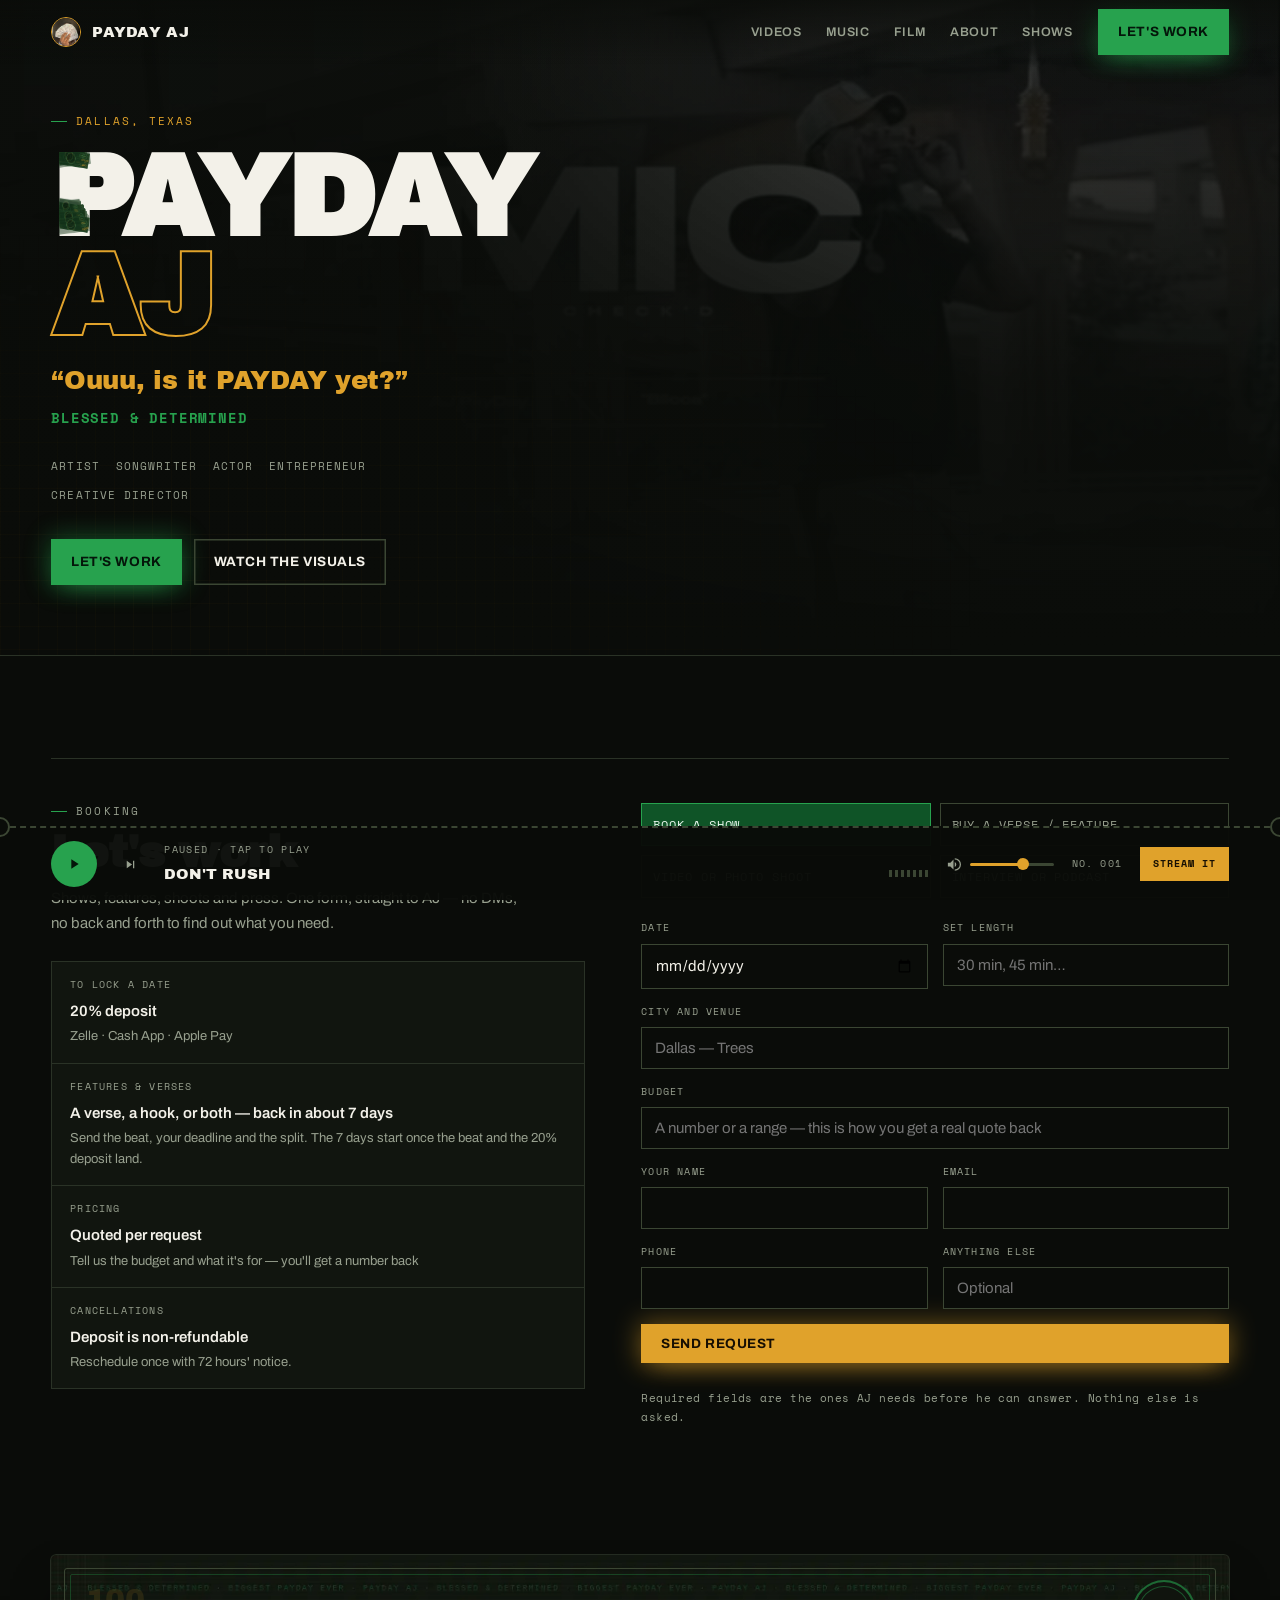
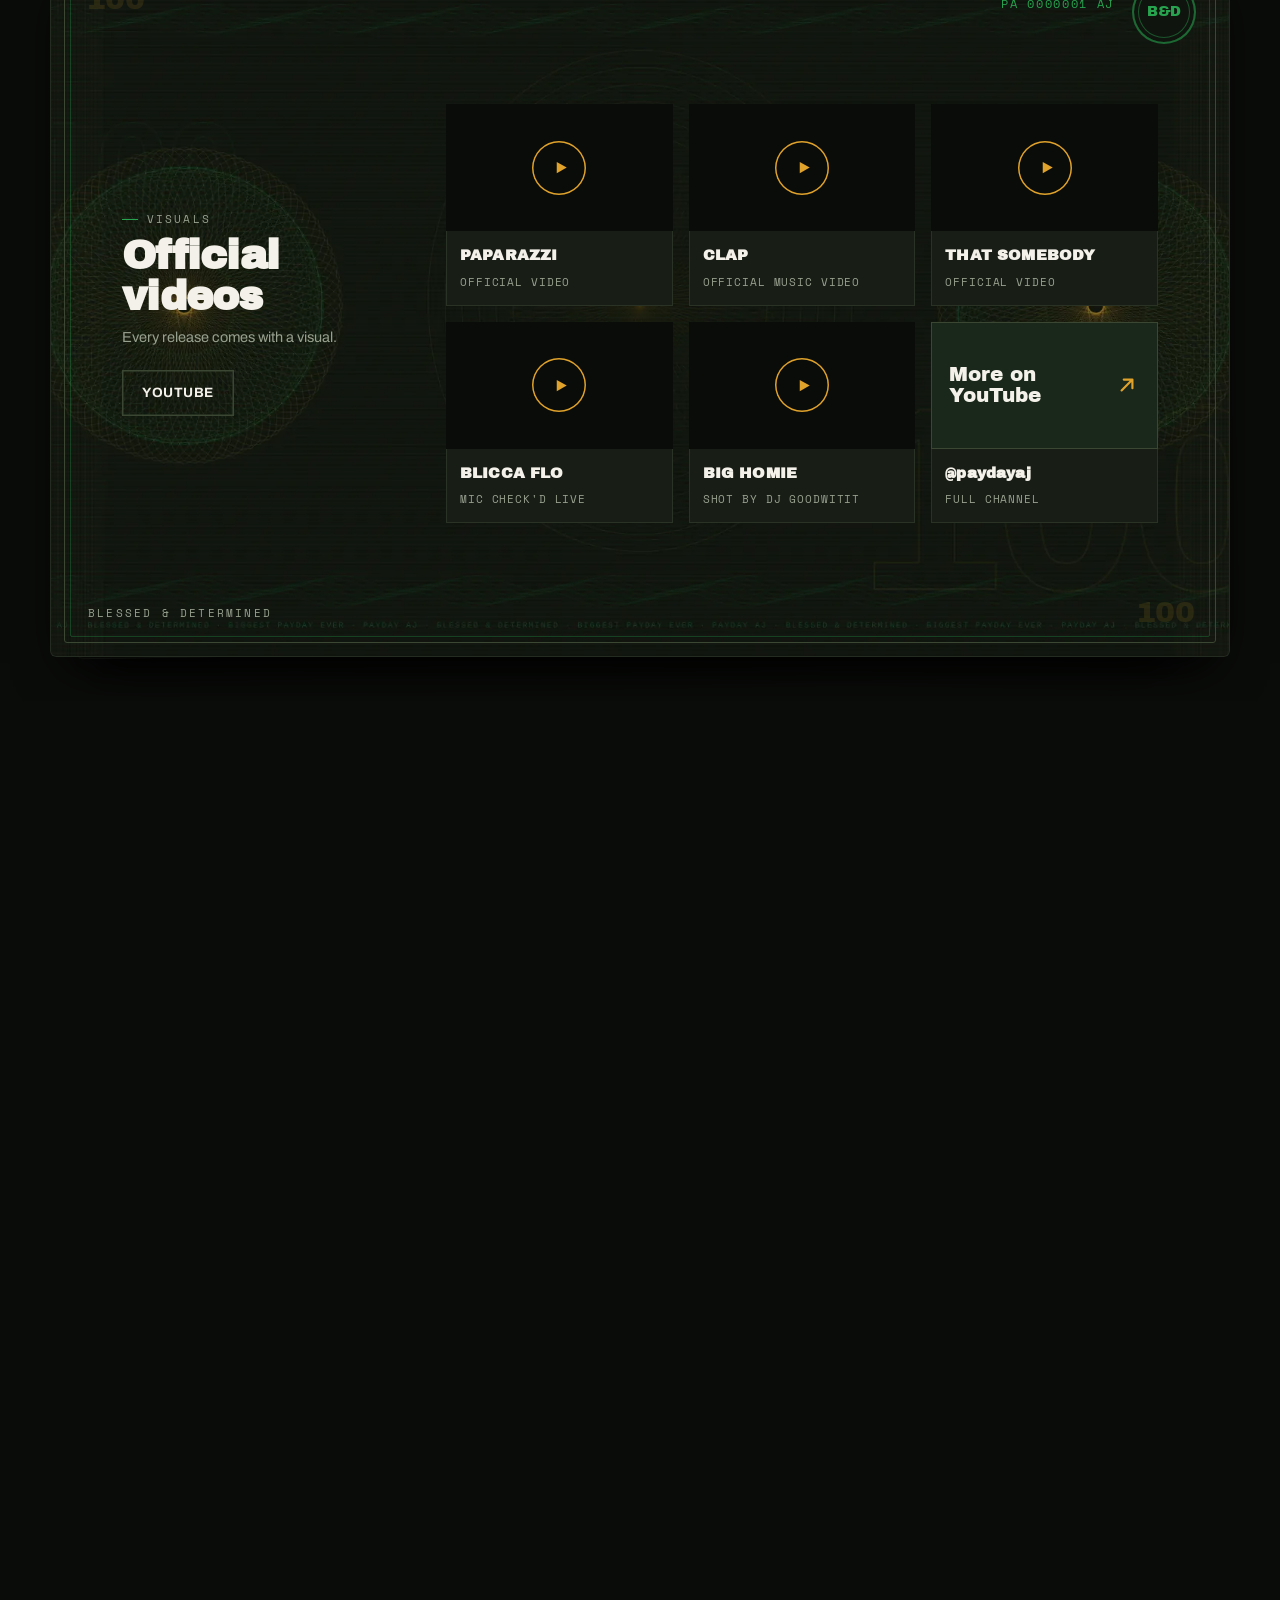
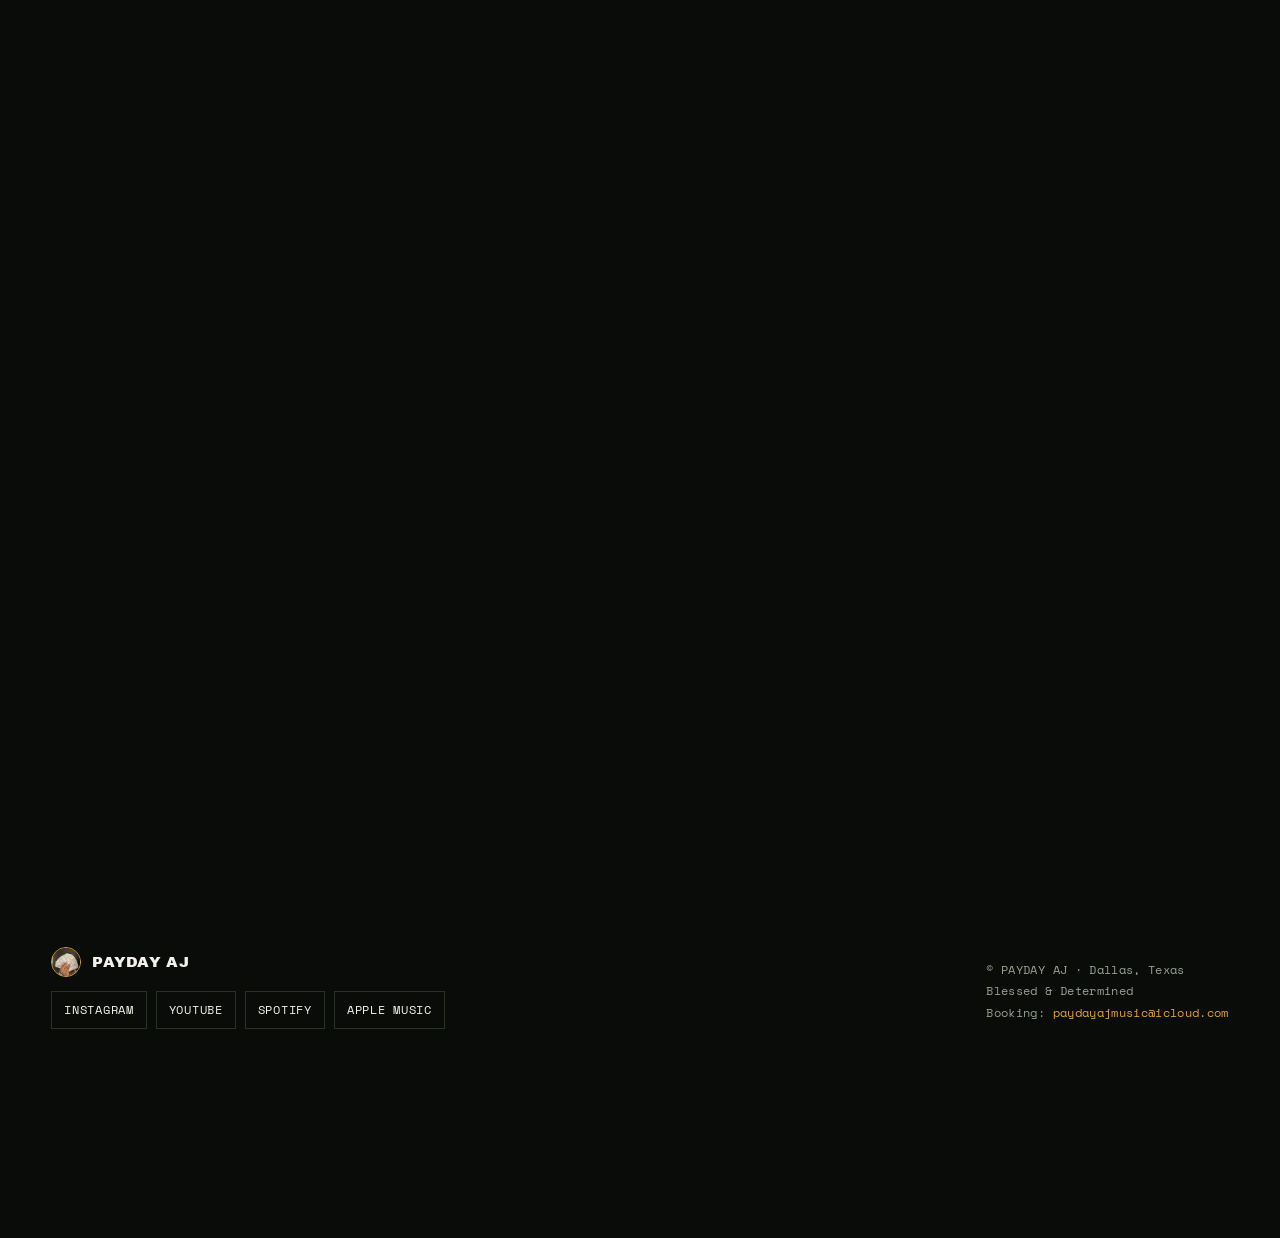
==== commit 30b5e201: "Update hero section and footer content" ====
--- a/index.html
+++ b/index.html
@@ -34,7 +34,7 @@
 </div></nav>
 
 <header class="hero" id="top">
-  <div class="hero-bg" data-shuffle="pkYQTzAh4oY,WJJ4ZXtPwB0,wU_MzEeejMc,GE3MZFJ9xXU">
+  <div class="hero-bg" data-shuffle="pkYQTzAh4oY,WJJ4ZXtPwB0,wU_MzEeejMc,GE3MZFJ9xXU,ATkEb8zOdMA">
     <img src="assets/v-blicca.jpg" alt="PAYDAY AJ in a frame from one of his videos" width="1100" height="615" decoding="async" fetchpriority="high">
     <div class="hero-video" id="hero-video" aria-hidden="true"></div>
   </div>
@@ -72,7 +72,7 @@
           <div><dt>To lock a date</dt><dd>20% deposit<small>Zelle · Cash App · Apple Pay</small></dd></div>
           <div><dt>Features &amp; verses</dt><dd>A verse, a hook, or both — back in about 7 days<small>Send the beat, your deadline and the split. The 7 days start once the beat and the 20% deposit land.</small></dd></div>
           <div><dt>Pricing</dt><dd>Quoted per request<small>Tell us the budget and what it's for — you'll get a number back</small></dd></div>
-          <div><dt>Cancellations</dt><dd>Deposit is non-refundable<small><span class="todo">Draft — AJ to approve</span> Reschedule once with 72 hours' notice.</small></dd></div>
+          <div><dt>Cancellations</dt><dd>Deposit is non-refundable<small>Reschedule once with 72 hours' notice.</small></dd></div>
         </dl>
       </div>
       <div>
@@ -151,8 +151,8 @@
         </div>
 
         <div class="sent" id="sent" hidden>
-          <h3>Almost there</h3>
-          <p>The booking inbox is being set up right now. Until it's live, the fastest way to reach AJ is a DM — <a href="https://www.instagram.com/ajpaydaynosleep/" target="_blank" rel="noopener">@ajpaydaynosleep</a>. Send the same details you just filled in and you'll get a quote back.</p>
+          <h3>That didn't go through</h3>
+          <p>Something went wrong sending your request. Email AJ directly at <a href="mailto:paydayajmusic@icloud.com">paydayajmusic@icloud.com</a> or DM <a href="https://www.instagram.com/ajpaydaynosleep/" target="_blank" rel="noopener">@ajpaydaynosleep</a> with the same details and you'll get a quote back.</p>
           <p>To lock a date: 20% deposit by Zelle, Cash App or Apple Pay. Features come back in about a week.</p>
         </div>
       </div>
@@ -183,9 +183,9 @@
         <div>
           <div class="eyebrow">Visuals</div>
           <h2>Official videos</h2>
-          <p class="sub"><span class="todo">Needs from AJ</span> &nbsp;Links for BIG HOMIE and KNOW WHAT SHE LIKE.</p>
-        </div>
-        <a class="btn ghost" href="https://youtu.be/WJJ4ZXtPwB0" target="_blank" rel="noopener">YouTube</a>
+          <p class="sub">Every release comes with a visual.</p>
+        </div>
+        <a class="btn ghost" href="https://youtube.com/@paydayaj" target="_blank" rel="noopener">YouTube</a>
       </div>
       <div class="bill-vgrid">
       <article class="vid" data-yt="pkYQTzAh4oY">
@@ -224,6 +224,19 @@
         </button>
         <div class="vbody"><h3>BLICCA FLO</h3><p>Mic Check'd live</p></div>
       </article>
+      <article class="vid" data-yt="ATkEb8zOdMA">
+        <button class="vthumb" type="button" aria-label="Play BIG HOMIE">
+          <img src="https://img.youtube.com/vi/ATkEb8zOdMA/maxresdefault.jpg"
+               onerror="this.src='https://img.youtube.com/vi/ATkEb8zOdMA/hqdefault.jpg'"
+               width="1280" height="720" decoding="async" alt="Still from the BIG HOMIE video" loading="lazy">
+          <span class="play"><span><svg viewBox="0 0 24 24" aria-hidden="true"><path d="M6 3l16 9-16 9z"/></svg></span></span>
+        </button>
+        <div class="vbody"><h3>BIG HOMIE</h3><p>Shot by DJ Goodwitit</p></div>
+      </article>
+      <a class="vid vmore" href="https://youtube.com/@paydayaj" target="_blank" rel="noopener">
+        <span class="vmore-box"><span class="vmore-t">More on<br>YouTube</span><svg viewBox="0 0 24 24" aria-hidden="true"><path d="M7 17L17 7M9 7h8v8" fill="none" stroke="currentColor" stroke-width="2" stroke-linecap="round" stroke-linejoin="round"/></svg></span>
+        <span class="vbody"><h3>@paydayaj</h3><p>Full channel</p></span>
+      </a>
       </div>
     </div>
     <div class="bill-shine" aria-hidden="true"></div>
@@ -305,7 +318,7 @@
       <article class="film">
         <img src="assets/pr-pimpinken.jpg" alt="PAYDAY AJ on camera" width="676" height="845" decoding="async" loading="lazy">
         <div class="fb"><h3>ON CAMERA</h3><p class="role2">Appearances</p>
-          <p><span class="todo">Needs from AJ</span> Acting reel and clips — he has these.</p></div>
+          <p>On The Spot with Pimpin Ken.</p></div>
       </article>
       </div>
     </div>
@@ -325,11 +338,10 @@
       <div class="bill-about">
         <div>
         <div class="eyebrow">About</div>
-        <h2 style="margin-bottom:20px">Dallas made him</h2>
-        <p>PAYDAY AJ is a Dallas artist, songwriter and actor. Years of singles and visuals turned into a debut album — BIGGEST PAYDAY EVER landed on Halloween 2025, thirteen tracks, no label behind it.</p>
-        <p>Between releases he's on set, and on camera with the people who decide what Dallas hears next.</p>
-        <p style="margin-top:22px"><span class="todo">Needs from AJ</span><br>
-          <span style="color:var(--muted);font-size:14.5px">A longer bio in his own words — this is placeholder copy built from public info. Record him talking for two minutes and we'll transcribe it.</span></p>
+        <h2 style="margin-bottom:20px">NYC-born. Memphis-raised. Dallas-based.</h2>
+        <p>PAYDAY AJ is a versatile hip-hop artist born in New York City, raised in Memphis, Tennessee, and now based in Dallas, Texas. His journey began by using rap to overcome a speech impediment, turning a personal challenge into a powerful creative outlet.</p>
+        <p>He's shared stages with Tay Money, DaBaby, Young Dolph, Key Glock and more. Known for his adaptable flow, charismatic delivery and natural off-the-top freestyle ability, AJ moves between styles without losing his identity.</p>
+        <p>A story rooted in perseverance, a sound built on versatility — and he's focused on taking it to the next level.</p>
       
         </div>
         <div class="photostack">
@@ -359,7 +371,7 @@
         </div>
       </div>
       <div class="press">
-      <div><div class="who">All Vybes</div><div class="what">Interview</div></div>
+      <div><div class="who"><a href="https://youtu.be/l1GZcralC98" target="_blank" rel="noopener">All Vybes <span aria-hidden="true">↗</span></a></div><div class="what">Interview · watch</div></div>
       <div><div class="who">HalfPint Filmz</div><div class="what">Review</div></div>
       <div><div class="who">Dallas Global Digital</div><div class="what">Review</div></div>
       <div><div class="who">Live &amp; Lit Music</div><div class="what">Mic Check'd session</div></div>
@@ -384,19 +396,17 @@
         <div>
           <div class="eyebrow">Live</div>
           <h2>Show dates</h2>
-          <p class="sub"><span class="todo">Needs from AJ</span> &nbsp;Dates, cities, venues and ticket links. He has dates — drop them in and this fills itself.</p>
-        </div>
-        <a class="btn ghost" href="#booking">Book a show</a>
-      </div>
-      <div class="tablewrap">
-      <table class="shows">
-        <thead><tr><th>Date</th><th>City</th><th>Venue</th><th>Tickets</th></tr></thead>
-        <tbody>
-          <tr><td class="date">—</td><td class="empty">Dates go here</td><td class="empty">Venue</td><td class="empty">Link</td></tr>
-          <tr><td class="date">—</td><td class="empty">Dates go here</td><td class="empty">Venue</td><td class="empty">Link</td></tr>
-        </tbody>
-      </table>
-    </div>
+          <p class="sub">Dates are announced on Instagram first.</p>
+        </div>
+      </div>
+      <div class="noshows">
+        <p class="noshows-t">No upcoming shows yet.</p>
+        <p>Want PAYDAY AJ on your bill? Send the date, city and set length and you'll get a quote back.</p>
+        <div class="noshows-cta">
+          <a class="btn" href="#booking">Book a show</a>
+          <a class="btn ghost" href="https://www.instagram.com/ajpaydaynosleep/" target="_blank" rel="noopener">Follow for dates</a>
+        </div>
+      </div>
     </div>
     <div class="bill-shine" aria-hidden="true"></div>
     <div class="bill-shade" aria-hidden="true"></div>
@@ -406,18 +416,6 @@
 </div>
 </div>
 
-<div class="mail">
-  <div class="wrap">
-    <div>
-      <h3>Hear it first</h3>
-      <p>Unreleased snippets and drop alerts before they go public.</p>
-    </div>
-    <form class="mailform" onsubmit="return false">
-      <input type="email" placeholder="you@email.com" aria-label="Email address">
-      <button class="btn" type="submit">Join</button>
-    </form>
-  </div>
-</div>
 
 <footer>
   <div class="wrap fgrid2">
@@ -425,15 +423,15 @@
       <div class="brand" style="font-size:15px"><img src="assets/avatar.jpg" alt="" width="300" height="300" decoding="async" loading="lazy">PAYDAY&nbsp;AJ</div>
       <div class="socials">
         <a class="plat" href="https://www.instagram.com/ajpaydaynosleep/" target="_blank" rel="noopener">Instagram</a>
-        <a class="plat" href="https://youtu.be/WJJ4ZXtPwB0" target="_blank" rel="noopener">YouTube</a>
-        <a class="plat" href="https://distrokid.com/hyperfollow/paydayaj/biggest-payday-ever" target="_blank" rel="noopener">Spotify</a>
-        <a class="plat" href="https://distrokid.com/hyperfollow/paydayaj/biggest-payday-ever" target="_blank" rel="noopener">Apple Music</a>
+        <a class="plat" href="https://youtube.com/@paydayaj" target="_blank" rel="noopener">YouTube</a>
+        <a class="plat" href="https://open.spotify.com/artist/1RODXbhSkHz5SPUZM3p850" target="_blank" rel="noopener">Spotify</a>
+        <a class="plat" href="https://music.apple.com/us/artist/payday-aj/1497251917" target="_blank" rel="noopener">Apple Music</a>
       </div>
     </div>
     <p class="small">
       © PAYDAY AJ · Dallas, Texas<br>
       Blessed &amp; Determined<br>
-      Booking: <span class="todo">Add booking email</span>
+      Booking: <a href="mailto:paydayajmusic@icloud.com">paydayajmusic@icloud.com</a>
     </p>
   </div>
 </footer>
--- a/styles.css
+++ b/styles.css
@@ -130,43 +130,37 @@
 .rain{position:absolute;left:0;top:0;font:inherit;letter-spacing:inherit;
   color:transparent;-webkit-background-clip:text;background-clip:text;
   pointer-events:none;user-select:none;
-  -webkit-user-select:none;contain:paint;white-space:nowrap;
-  /* Straight alpha over a cream letter just washes the bills out to pale
-     mint. Multiplying lets the green and gold sink INTO the letterform
-     instead of sitting on top of it, so it reads as printed money rather
-     than a smudge — and the letter stays legible because multiply can
-     only darken, never lift contrast. */
-  mix-blend-mode:multiply}
-.r1{opacity:.95;background-repeat:repeat-y;
-  background-image:radial-gradient(ellipse 24% 5.79% at 44% 13.68%,rgba(14,52,32,.66) 0 58%,rgba(14,52,32,.24) 66%,rgba(14,52,32,0) 72%),linear-gradient(to bottom,rgba(18,64,38,.96) 0.00% 2.11%,rgba(120,166,121,.92) 2.11% 5.00%,rgba(194,211,180,.90) 5.00% 10.53%,rgba(213,197,148,.88) 10.53% 15.00%,rgba(190,208,177,.90) 15.00% 21.32%,rgba(120,166,121,.92) 21.32% 24.21%,rgba(18,64,38,.96) 24.21% 26.32%,rgba(0,0,0,0) 26.32% 100%),radial-gradient(ellipse 24% 5.79% at 44% 13.68%,rgba(14,52,32,.66) 0 58%,rgba(14,52,32,.24) 66%,rgba(14,52,32,0) 72%),linear-gradient(to bottom,rgba(18,64,38,.96) 0.00% 2.11%,rgba(120,166,121,.92) 2.11% 5.00%,rgba(194,211,180,.90) 5.00% 10.53%,rgba(213,197,148,.88) 10.53% 15.00%,rgba(190,208,177,.90) 15.00% 21.32%,rgba(120,166,121,.92) 21.32% 24.21%,rgba(18,64,38,.96) 24.21% 26.32%,rgba(0,0,0,0) 26.32% 100%),radial-gradient(ellipse 24% 5.79% at 44% 13.68%,rgba(14,52,32,.66) 0 58%,rgba(14,52,32,.24) 66%,rgba(14,52,32,0) 72%),linear-gradient(to bottom,rgba(18,64,38,.96) 0.00% 2.11%,rgba(120,166,121,.92) 2.11% 5.00%,rgba(194,211,180,.90) 5.00% 10.53%,rgba(213,197,148,.88) 10.53% 15.00%,rgba(190,208,177,.90) 15.00% 21.31%,rgba(120,166,121,.92) 21.31% 24.21%,rgba(18,64,38,.96) 24.21% 26.31%,rgba(0,0,0,0) 26.31% 100%),radial-gradient(ellipse 24% 5.79% at 44% 13.69%,rgba(14,52,32,.66) 0 58%,rgba(14,52,32,.24) 66%,rgba(14,52,32,0) 72%),linear-gradient(to bottom,rgba(18,64,38,.96) 0.00% 2.11%,rgba(120,166,121,.92) 2.11% 5.00%,rgba(194,211,180,.90) 5.00% 10.53%,rgba(213,197,148,.88) 10.53% 15.00%,rgba(190,208,177,.90) 15.00% 21.32%,rgba(120,166,121,.92) 21.32% 24.21%,rgba(18,64,38,.96) 24.21% 26.32%,rgba(0,0,0,0) 26.32% 100%),radial-gradient(ellipse 24% 5.79% at 44% 13.69%,rgba(14,52,32,.66) 0 58%,rgba(14,52,32,.24) 66%,rgba(14,52,32,0) 72%),linear-gradient(to bottom,rgba(18,64,38,.96) 0.00% 2.11%,rgba(120,166,121,.92) 2.11% 5.00%,rgba(194,211,180,.90) 5.00% 10.53%,rgba(213,197,148,.88) 10.53% 15.00%,rgba(190,208,177,.90) 15.00% 21.32%,rgba(120,166,121,.92) 21.32% 24.21%,rgba(18,64,38,.96) 24.21% 26.32%,rgba(0,0,0,0) 26.32% 100%);
-  background-size:0.233em 0.372em,0.233em 0.372em,0.268em 0.4279em,0.268em 0.4279em,0.248em 0.396em,0.248em 0.396em,0.288em 0.4598em,0.288em 0.4598em,0.254em 0.4055em,0.254em 0.4055em;
+  -webkit-user-select:none;contain:paint;white-space:nowrap}
+.r1{opacity:.96;background-repeat:repeat-y;
+  background-image:url(assets/bill-mini-l.webp),url(assets/bill-mini.webp),url(assets/bill-mini-r.webp),url(assets/bill-mini-l.webp),url(assets/bill-mini.webp);
+  background-size:0.277em auto,0.298em auto,0.291em auto,0.335em auto,0.284em auto;
   animation:fall-r1 3.6s linear -0.7s infinite}
 @keyframes fall-r1{
-  0%{background-position:calc(9.6% + 0.00%) 0.0618em,calc(9.6% + 0.00%) 0.0618em,calc(31.2% + 0.00%) 0.2953em,calc(31.2% + 0.00%) 0.2953em,calc(50.2% + 0.00%) 0.2899em,calc(50.2% + 0.00%) 0.2899em,calc(70.2% + 0.00%) 0.3044em,calc(70.2% + 0.00%) 0.3044em,calc(91.0% + 0.00%) 0.0629em,calc(91.0% + 0.00%) 0.0629em}
-  25%{background-position:calc(9.6% + -1.10%) 0.1548em,calc(9.6% + -1.10%) 0.1548em,calc(31.2% + -1.10%) 0.4022em,calc(31.2% + -1.10%) 0.4022em,calc(50.2% + -1.10%) 0.3889em,calc(50.2% + -1.10%) 0.3889em,calc(70.2% + -1.10%) 0.4193em,calc(70.2% + -1.10%) 0.4193em,calc(91.0% + -1.10%) 0.1642em,calc(91.0% + -1.10%) 0.1642em}
-  50%{background-position:calc(9.6% + 1.40%) 0.2478em,calc(9.6% + 1.40%) 0.2478em,calc(31.2% + 1.40%) 0.5092em,calc(31.2% + 1.40%) 0.5092em,calc(50.2% + 1.40%) 0.4879em,calc(50.2% + 1.40%) 0.4879em,calc(70.2% + 1.40%) 0.5343em,calc(70.2% + 1.40%) 0.5343em,calc(91.0% + 1.40%) 0.2656em,calc(91.0% + 1.40%) 0.2656em}
-  75%{background-position:calc(9.6% + -0.60%) 0.3408em,calc(9.6% + -0.60%) 0.3408em,calc(31.2% + -0.60%) 0.6162em,calc(31.2% + -0.60%) 0.6162em,calc(50.2% + -0.60%) 0.5869em,calc(50.2% + -0.60%) 0.5869em,calc(70.2% + -0.60%) 0.6492em,calc(70.2% + -0.60%) 0.6492em,calc(91.0% + -0.60%) 0.3670em,calc(91.0% + -0.60%) 0.3670em}
-  100%{background-position:calc(9.6% + 0.00%) 0.4338em,calc(9.6% + 0.00%) 0.4338em,calc(31.2% + 0.00%) 0.7232em,calc(31.2% + 0.00%) 0.7232em,calc(50.2% + 0.00%) 0.6859em,calc(50.2% + 0.00%) 0.6859em,calc(70.2% + 0.00%) 0.7642em,calc(70.2% + 0.00%) 0.7642em,calc(91.0% + 0.00%) 0.4684em,calc(91.0% + 0.00%) 0.4684em}}
-.r2{opacity:.74;background-repeat:repeat-y;
-  background-image:linear-gradient(to bottom,rgba(18,64,38,.96) 0.00% 2.29%,rgba(120,166,121,.92) 2.29% 5.43%,rgba(194,211,180,.90) 5.43% 11.43%,rgba(213,197,148,.88) 11.43% 16.29%,rgba(190,208,177,.90) 16.29% 23.14%,rgba(120,166,121,.92) 23.14% 26.29%,rgba(18,64,38,.96) 26.29% 28.57%,rgba(0,0,0,0) 28.57% 100%),linear-gradient(to bottom,rgba(18,64,38,.96) 0.00% 2.29%,rgba(120,166,121,.92) 2.29% 5.43%,rgba(194,211,180,.90) 5.43% 11.43%,rgba(213,197,148,.88) 11.43% 16.29%,rgba(190,208,177,.90) 16.29% 23.14%,rgba(120,166,121,.92) 23.14% 26.29%,rgba(18,64,38,.96) 26.29% 28.57%,rgba(0,0,0,0) 28.57% 100%),linear-gradient(to bottom,rgba(18,64,38,.96) 0.00% 2.29%,rgba(120,166,121,.92) 2.29% 5.43%,rgba(194,211,180,.90) 5.43% 11.43%,rgba(213,197,148,.88) 11.43% 16.29%,rgba(190,208,177,.90) 16.29% 23.15%,rgba(120,166,121,.92) 23.15% 26.29%,rgba(18,64,38,.96) 26.29% 28.57%,rgba(0,0,0,0) 28.57% 100%),linear-gradient(to bottom,rgba(18,64,38,.96) 0.00% 2.29%,rgba(120,166,121,.92) 2.29% 5.43%,rgba(194,211,180,.90) 5.43% 11.43%,rgba(213,197,148,.88) 11.43% 16.28%,rgba(190,208,177,.90) 16.28% 23.14%,rgba(120,166,121,.92) 23.14% 26.28%,rgba(18,64,38,.96) 26.28% 28.57%,rgba(0,0,0,0) 28.57% 100%),linear-gradient(to bottom,rgba(18,64,38,.96) 0.00% 2.29%,rgba(120,166,121,.92) 2.29% 5.43%,rgba(194,211,180,.90) 5.43% 11.43%,rgba(213,197,148,.88) 11.43% 16.29%,rgba(190,208,177,.90) 16.29% 23.15%,rgba(120,166,121,.92) 23.15% 26.29%,rgba(18,64,38,.96) 26.29% 28.58%,rgba(0,0,0,0) 28.58% 100%);
-  background-size:0.282em 0.4147em,0.272em 0.4em,0.213em 0.3132em,0.232em 0.3412em,0.223em 0.3279em;
+  0%{background-position:calc(9.6% + 0.00%) 0.0763em,calc(31.2% + 0.00%) 0.3598em,calc(50.2% + 0.00%) 0.3564em,calc(70.2% + 0.00%) 0.3681em,calc(91.0% + 0.00%) 0.0770em}
+  25%{background-position:calc(9.6% + -1.10%) 0.1913em,calc(31.2% + -1.10%) 0.4902em,calc(50.2% + -1.10%) 0.4781em,calc(70.2% + -1.10%) 0.5072em,calc(91.0% + -1.10%) 0.2013em}
+  50%{background-position:calc(9.6% + 1.40%) 0.3062em,calc(31.2% + 1.40%) 0.6206em,calc(50.2% + 1.40%) 0.5999em,calc(70.2% + 1.40%) 0.6462em,calc(91.0% + 1.40%) 0.3255em}
+  75%{background-position:calc(9.6% + -0.60%) 0.4212em,calc(31.2% + -0.60%) 0.7510em,calc(50.2% + -0.60%) 0.7216em,calc(70.2% + -0.60%) 0.7852em,calc(91.0% + -0.60%) 0.4498em}
+  100%{background-position:calc(9.6% + 0.00%) 0.5361em,calc(31.2% + 0.00%) 0.8813em,calc(50.2% + 0.00%) 0.8433em,calc(70.2% + 0.00%) 0.9242em,calc(91.0% + 0.00%) 0.5740em}}
+.r2{opacity:.72;background-repeat:repeat-y;
+  background-image:url(assets/bill-mini.webp),url(assets/bill-mini-r.webp),url(assets/bill-mini-l.webp),url(assets/bill-mini.webp),url(assets/bill-mini-r.webp);
+  background-size:0.312em auto,0.316em auto,0.256em auto,0.262em auto,0.264em auto;
   animation:fall-r2 5.0s linear -2.8s infinite}
 @keyframes fall-r2{
-  0%{background-position:calc(15.6% + 0.00%) 0.0697em,calc(37.1% + 0.00%) 0.0236em,calc(57.5% + 0.00%) 0.2715em,calc(77.7% + 0.00%) 0.2477em,calc(97.4% + 0.00%) 0.2197em}
-  25%{background-position:calc(15.6% + -1.10%) 0.1733em,calc(37.1% + -1.10%) 0.1236em,calc(57.5% + -1.10%) 0.3498em,calc(77.7% + -1.10%) 0.3330em,calc(97.4% + -1.10%) 0.3017em}
-  50%{background-position:calc(15.6% + 1.40%) 0.2770em,calc(37.1% + 1.40%) 0.2236em,calc(57.5% + 1.40%) 0.4281em,calc(77.7% + 1.40%) 0.4183em,calc(97.4% + 1.40%) 0.3836em}
-  75%{background-position:calc(15.6% + -0.60%) 0.3807em,calc(37.1% + -0.60%) 0.3236em,calc(57.5% + -0.60%) 0.5064em,calc(77.7% + -0.60%) 0.5036em,calc(97.4% + -0.60%) 0.4656em}
-  100%{background-position:calc(15.6% + 0.00%) 0.4844em,calc(37.1% + 0.00%) 0.4236em,calc(57.5% + 0.00%) 0.5847em,calc(77.7% + 0.00%) 0.5889em,calc(97.4% + 0.00%) 0.5476em}}
-.r3{opacity:.50;background-repeat:repeat-y;
-  background-image:linear-gradient(to bottom,rgba(18,64,38,.96) 0.00% 2.05%,rgba(120,166,121,.92) 2.05% 4.87%,rgba(194,211,180,.90) 4.87% 10.26%,rgba(213,197,148,.88) 10.26% 14.62%,rgba(190,208,177,.90) 14.62% 20.77%,rgba(120,166,121,.92) 20.77% 23.59%,rgba(18,64,38,.96) 23.59% 25.64%,rgba(0,0,0,0) 25.64% 100%),linear-gradient(to bottom,rgba(18,64,38,.96) 0.00% 2.05%,rgba(120,166,121,.92) 2.05% 4.87%,rgba(194,211,180,.90) 4.87% 10.26%,rgba(213,197,148,.88) 10.26% 14.62%,rgba(190,208,177,.90) 14.62% 20.77%,rgba(120,166,121,.92) 20.77% 23.59%,rgba(18,64,38,.96) 23.59% 25.64%,rgba(0,0,0,0) 25.64% 100%),linear-gradient(to bottom,rgba(18,64,38,.96) 0.00% 2.05%,rgba(120,166,121,.92) 2.05% 4.87%,rgba(194,211,180,.90) 4.87% 10.26%,rgba(213,197,148,.88) 10.26% 14.61%,rgba(190,208,177,.90) 14.61% 20.77%,rgba(120,166,121,.92) 20.77% 23.59%,rgba(18,64,38,.96) 23.59% 25.64%,rgba(0,0,0,0) 25.64% 100%),linear-gradient(to bottom,rgba(18,64,38,.96) 0.00% 2.05%,rgba(120,166,121,.92) 2.05% 4.87%,rgba(194,211,180,.90) 4.87% 10.26%,rgba(213,197,148,.88) 10.26% 14.62%,rgba(190,208,177,.90) 14.62% 20.77%,rgba(120,166,121,.92) 20.77% 23.59%,rgba(18,64,38,.96) 23.59% 25.64%,rgba(0,0,0,0) 25.64% 100%),linear-gradient(to bottom,rgba(18,64,38,.96) 0.00% 2.05%,rgba(120,166,121,.92) 2.05% 4.87%,rgba(194,211,180,.90) 4.87% 10.26%,rgba(213,197,148,.88) 10.26% 14.62%,rgba(190,208,177,.90) 14.62% 20.77%,rgba(120,166,121,.92) 20.77% 23.59%,rgba(18,64,38,.96) 23.59% 25.64%,rgba(0,0,0,0) 25.64% 100%);
-  background-size:0.301em 0.4932em,0.215em 0.3523em,0.271em 0.4441em,0.295em 0.4834em,0.277em 0.4539em;
+  0%{background-position:calc(15.6% + 0.00%) 0.0917em,calc(37.1% + 0.00%) 0.0312em,calc(57.5% + 0.00%) 0.3685em,calc(77.7% + 0.00%) 0.3329em,calc(97.4% + 0.00%) 0.2960em}
+  25%{background-position:calc(15.6% + -1.10%) 0.2282em,calc(37.1% + -1.10%) 0.1634em,calc(57.5% + -1.10%) 0.4747em,calc(77.7% + -1.10%) 0.4475em,calc(97.4% + -1.10%) 0.4065em}
+  50%{background-position:calc(15.6% + 1.40%) 0.3647em,calc(37.1% + 1.40%) 0.2956em,calc(57.5% + 1.40%) 0.5810em,calc(77.7% + 1.40%) 0.5621em,calc(97.4% + 1.40%) 0.5169em}
+  75%{background-position:calc(15.6% + -0.60%) 0.5012em,calc(37.1% + -0.60%) 0.4278em,calc(57.5% + -0.60%) 0.6872em,calc(77.7% + -0.60%) 0.6767em,calc(97.4% + -0.60%) 0.6274em}
+  100%{background-position:calc(15.6% + 0.00%) 0.6377em,calc(37.1% + 0.00%) 0.5600em,calc(57.5% + 0.00%) 0.7935em,calc(77.7% + 0.00%) 0.7914em,calc(97.4% + 0.00%) 0.7378em}}
+.r3{opacity:.48;background-repeat:repeat-y;
+  background-image:url(assets/bill-mini-r.webp),url(assets/bill-mini-l.webp),url(assets/bill-mini.webp),url(assets/bill-mini-r.webp),url(assets/bill-mini-l.webp);
+  background-size:0.347em auto,0.259em auto,0.301em auto,0.34em auto,0.323em auto;
   animation:fall-r3 7.1s linear -1.5s infinite}
 @keyframes fall-r3{
-  0%{background-position:calc(22.2% + 0.00%) 0.3398em,calc(44.8% + 0.00%) 0.1120em,calc(63.7% + 0.00%) 0.0808em,calc(84.5% + 0.00%) 0.1455em,calc(2.3% + 0.00%) 0.1847em}
-  25%{background-position:calc(22.2% + -1.10%) 0.4631em,calc(44.8% + -1.10%) 0.2001em,calc(63.7% + -1.10%) 0.1919em,calc(84.5% + -1.10%) 0.2664em,calc(2.3% + -1.10%) 0.2982em}
-  50%{background-position:calc(22.2% + 1.40%) 0.5864em,calc(44.8% + 1.40%) 0.2882em,calc(63.7% + 1.40%) 0.3029em,calc(84.5% + 1.40%) 0.3872em,calc(2.3% + 1.40%) 0.4117em}
-  75%{background-position:calc(22.2% + -0.60%) 0.7097em,calc(44.8% + -0.60%) 0.3763em,calc(63.7% + -0.60%) 0.4139em,calc(84.5% + -0.60%) 0.5081em,calc(2.3% + -0.60%) 0.5252em}
-  100%{background-position:calc(22.2% + 0.00%) 0.8330em,calc(44.8% + 0.00%) 0.4643em,calc(63.7% + 0.00%) 0.5249em,calc(84.5% + 0.00%) 0.6289em,calc(2.3% + 0.00%) 0.6386em}}
+  0%{background-position:calc(22.2% + 0.00%) 0.4000em,calc(44.8% + 0.00%) 0.1367em,calc(63.7% + 0.00%) 0.0959em,calc(84.5% + 0.00%) 0.1712em,calc(2.3% + 0.00%) 0.2182em}
+  25%{background-position:calc(22.2% + -1.10%) 0.5452em,calc(44.8% + -1.10%) 0.2442em,calc(63.7% + -1.10%) 0.2276em,calc(84.5% + -1.10%) 0.3135em,calc(2.3% + -1.10%) 0.3523em}
+  50%{background-position:calc(22.2% + 1.40%) 0.6903em,calc(44.8% + 1.40%) 0.3517em,calc(63.7% + 1.40%) 0.3593em,calc(84.5% + 1.40%) 0.4557em,calc(2.3% + 1.40%) 0.4863em}
+  75%{background-position:calc(22.2% + -0.60%) 0.8355em,calc(44.8% + -0.60%) 0.4592em,calc(63.7% + -0.60%) 0.4910em,calc(84.5% + -0.60%) 0.5979em,calc(2.3% + -0.60%) 0.6204em}
+  100%{background-position:calc(22.2% + 0.00%) 0.9806em,calc(44.8% + 0.00%) 0.5667em,calc(63.7% + 0.00%) 0.6227em,calc(84.5% + 0.00%) 0.7401em,calc(2.3% + 0.00%) 0.7544em}}
 @media (prefers-reduced-motion:reduce){.rain{display:none}}
 
 /* ---------- sections ---------- */
@@ -617,7 +611,7 @@
 .bill{position:relative;width:min(1180px,calc(100% - 32px));margin:28px auto}
 
 .bill-front{position:relative;border-radius:6px;overflow:hidden;
-  background:#10140E url(assets/bill-bg.webp) center/100% 100% no-repeat;
+  background:#10140E url(assets/bill-bg.webp) center/cover no-repeat;
   box-shadow:inset 0 0 0 1px #242B21,0 24px 48px -18px rgba(0,0,0,.95)}
 /* the engraved double frame */
 .bill-front::before,.bill-front::after{content:"";position:absolute;pointer-events:none;z-index:1}
@@ -645,7 +639,7 @@
 .bill-shade{background:#050604}
 /* the back of the bill, folded over the front when a corner peels */
 .bill-flapwrap{position:absolute;inset:0;z-index:4;pointer-events:none;visibility:hidden}
-.bill-flap{position:absolute;inset:0;background:#1B2418 url(assets/bill-back.webp) center/100% 100% no-repeat}
+.bill-flap{position:absolute;inset:0;background:#1B2418 url(assets/bill-back.webp) center/cover no-repeat}
 .bill-flapshade{position:absolute;inset:0}
 
 /* ---- content inside a bill ---- */
@@ -757,3 +751,59 @@
 html.stack-on .bill-shine{background-size:100% 100%;left:-100%;right:auto;width:300%;
   background:linear-gradient(105deg,rgba(240,180,65,0) 40%,rgba(240,180,65,.16) 50%,rgba(240,180,65,0) 60%);
   will-change:transform,opacity}
+
+/* ---- phones: the note stands upright ----
+   A landscape banknote forced into a tall phone card gets squashed. On
+   phones the texture is the same engraving turned 90 degrees, like a bill
+   held vertically, and it's sized to cover rather than stretch, so the
+   rosettes and portrait oval stay round on every screen. */
+@media (max-width:699px){
+  .bill-front{background-image:url(assets/bill-bg-tall.webp)}
+  .bill-flap{background-image:url(assets/bill-back-tall.webp)}
+}
+
+/* ---- content from AJ (2026-09-21) ---- */
+/* six video tiles: 3 across on desktop, 2 on phones */
+.bill-vgrid{grid-template-columns:repeat(3,minmax(0,1fr))}
+@media (max-width:699px){.bill-vgrid{grid-template-columns:repeat(2,minmax(0,1fr))}}
+/* the last tile sends people to the full channel */
+.vmore{text-decoration:none;color:inherit;display:flex;flex-direction:column}
+.vmore-box{aspect-ratio:16/9;display:flex;align-items:center;justify-content:space-between;gap:12px;
+  padding:0 18px;background:rgba(39,162,78,.08);box-shadow:inset 0 0 0 1px var(--line-2);color:var(--gold)}
+.vmore-t{font-family:var(--display);font-size:clamp(15px,1.6vw,20px);line-height:1.05;color:var(--text)}
+.vmore-box svg{width:26px;height:26px;flex:none}
+.vmore:hover .vmore-box{box-shadow:inset 0 0 0 1px var(--gold)}
+@media (max-width:699px){.vmore-t{font-size:14px}.vmore-box{padding:0 12px}.vmore-box svg{width:18px;height:18px}}
+/* a co-sign with something to watch */
+.press .who a{color:inherit;text-decoration:none;border-bottom:1px solid var(--gold-deep)}
+.press .who a:hover{color:var(--gold);border-bottom-color:var(--gold)}
+/* shows, until there are dates */
+.noshows{border-top:1px solid var(--line);padding-top:22px;max-width:56ch}
+.noshows-t{font-family:var(--display);font-size:clamp(20px,2vw,26px);line-height:1.2;margin:0 0 12px}
+.noshows p{margin:0;color:var(--muted)}
+.noshows .noshows-t{color:var(--text)}
+.noshows-cta{display:flex;gap:12px;flex-wrap:wrap;margin-top:22px}
+.small a{color:var(--gold);text-decoration:none}
+.small a:hover{text-decoration:underline}
+/* videos bill: heading on the left, a 3x2 grid on the right, so six
+   tiles fit a laptop-height card without shrinking */
+@media (min-width:900px){
+  #videos .bill-body{display:grid;grid-template-columns:minmax(220px,280px) minmax(0,1fr);
+    gap:44px;align-content:center;align-items:center}
+  html.stack-on #videos .bill-body > *{margin:0}
+  #videos .bill-head{flex-direction:column;align-items:flex-start;gap:20px}
+}
+/* phones: three small tiles across, titles only */
+@media (max-width:699px){
+  .bill-vgrid{grid-template-columns:repeat(3,minmax(0,1fr));gap:8px}
+  .bill .vbody{padding:6px 7px 8px}
+  .bill .vbody h3{font-size:10.5px;letter-spacing:0}
+  .bill .play span{width:28px;height:28px}
+  .bill .play svg{width:10px;height:10px}
+  .vmore-t{font-size:11px}.vmore-box{padding:0 8px}.vmore-box svg{width:14px;height:14px}
+  .bill-about p{font-size:13.5px;line-height:1.5;margin-bottom:7px}
+  .bill-about .photostack,html.stack-on .bill-about .photostack{height:112px}
+}
+
+/* keep keyboard focus / anchor scrolls clear of the fixed player bar */
+html{scroll-padding-bottom:calc(var(--player-h) + 12px)}
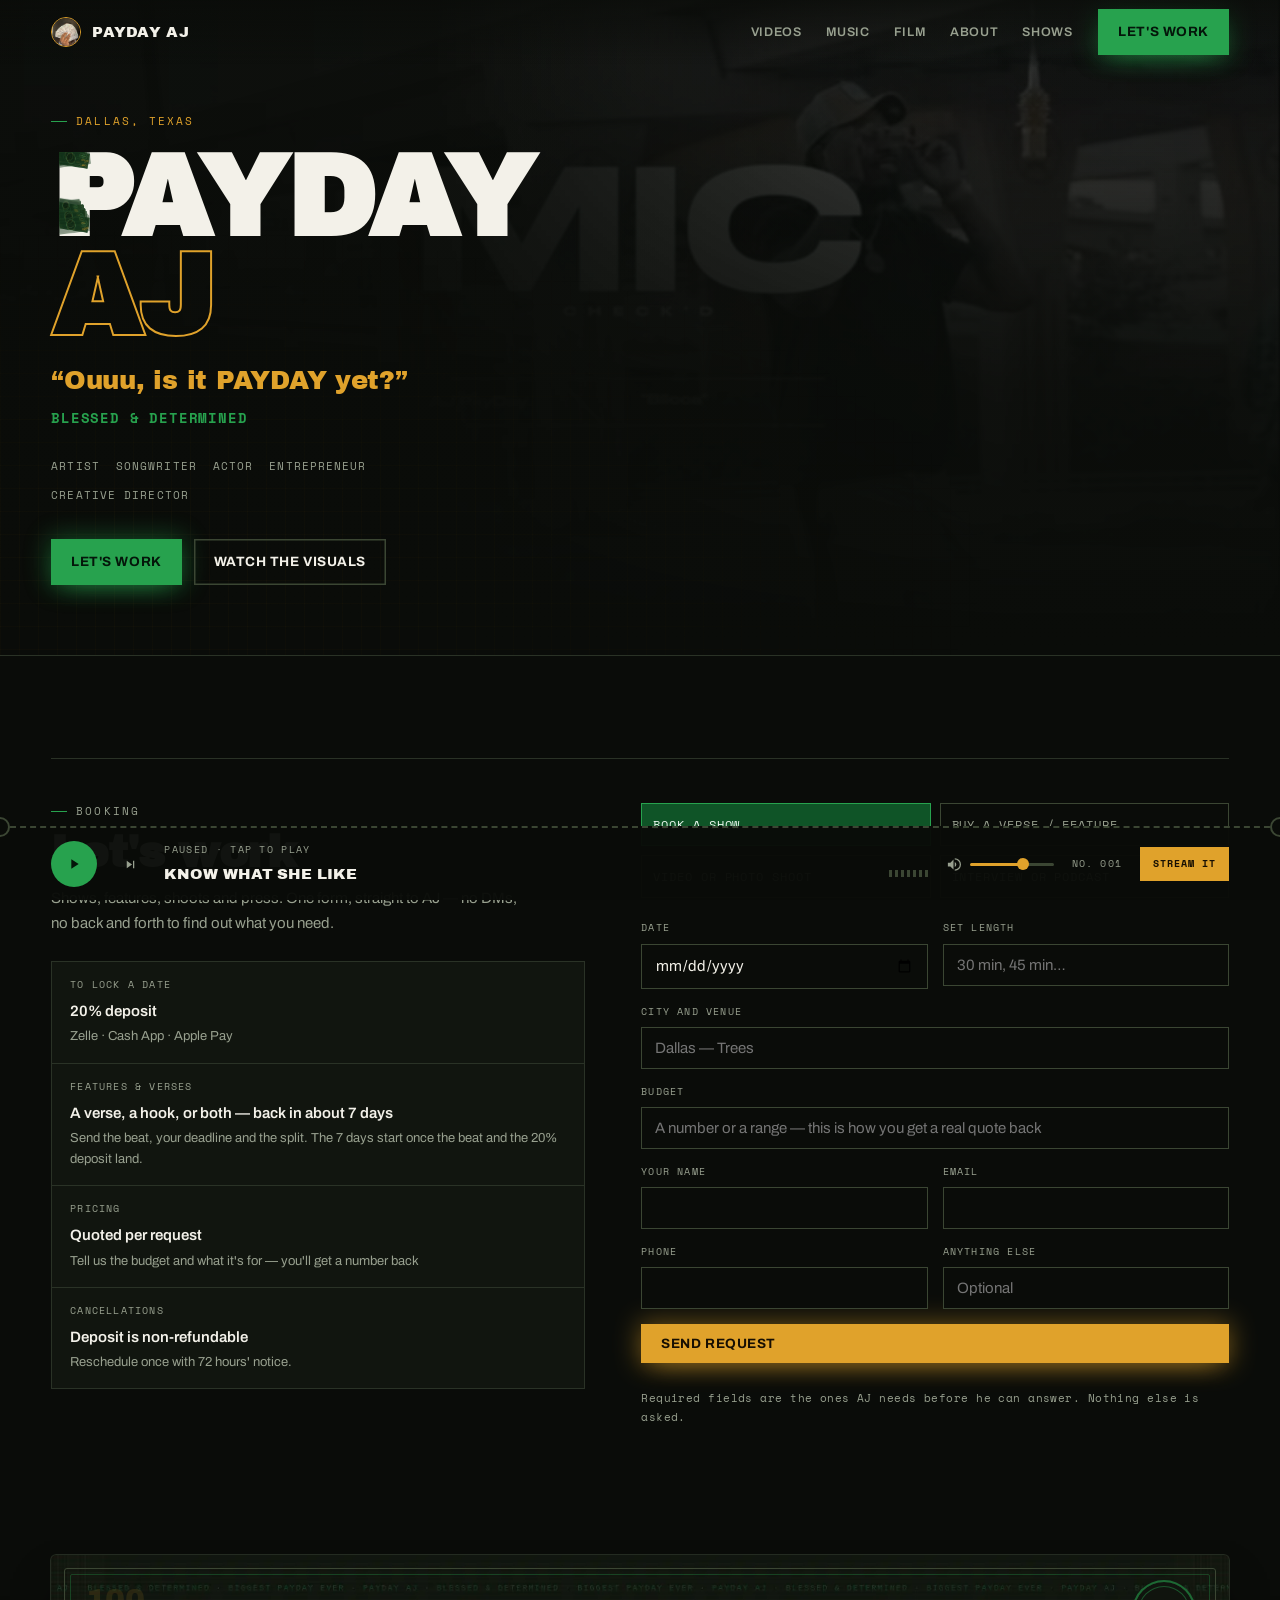
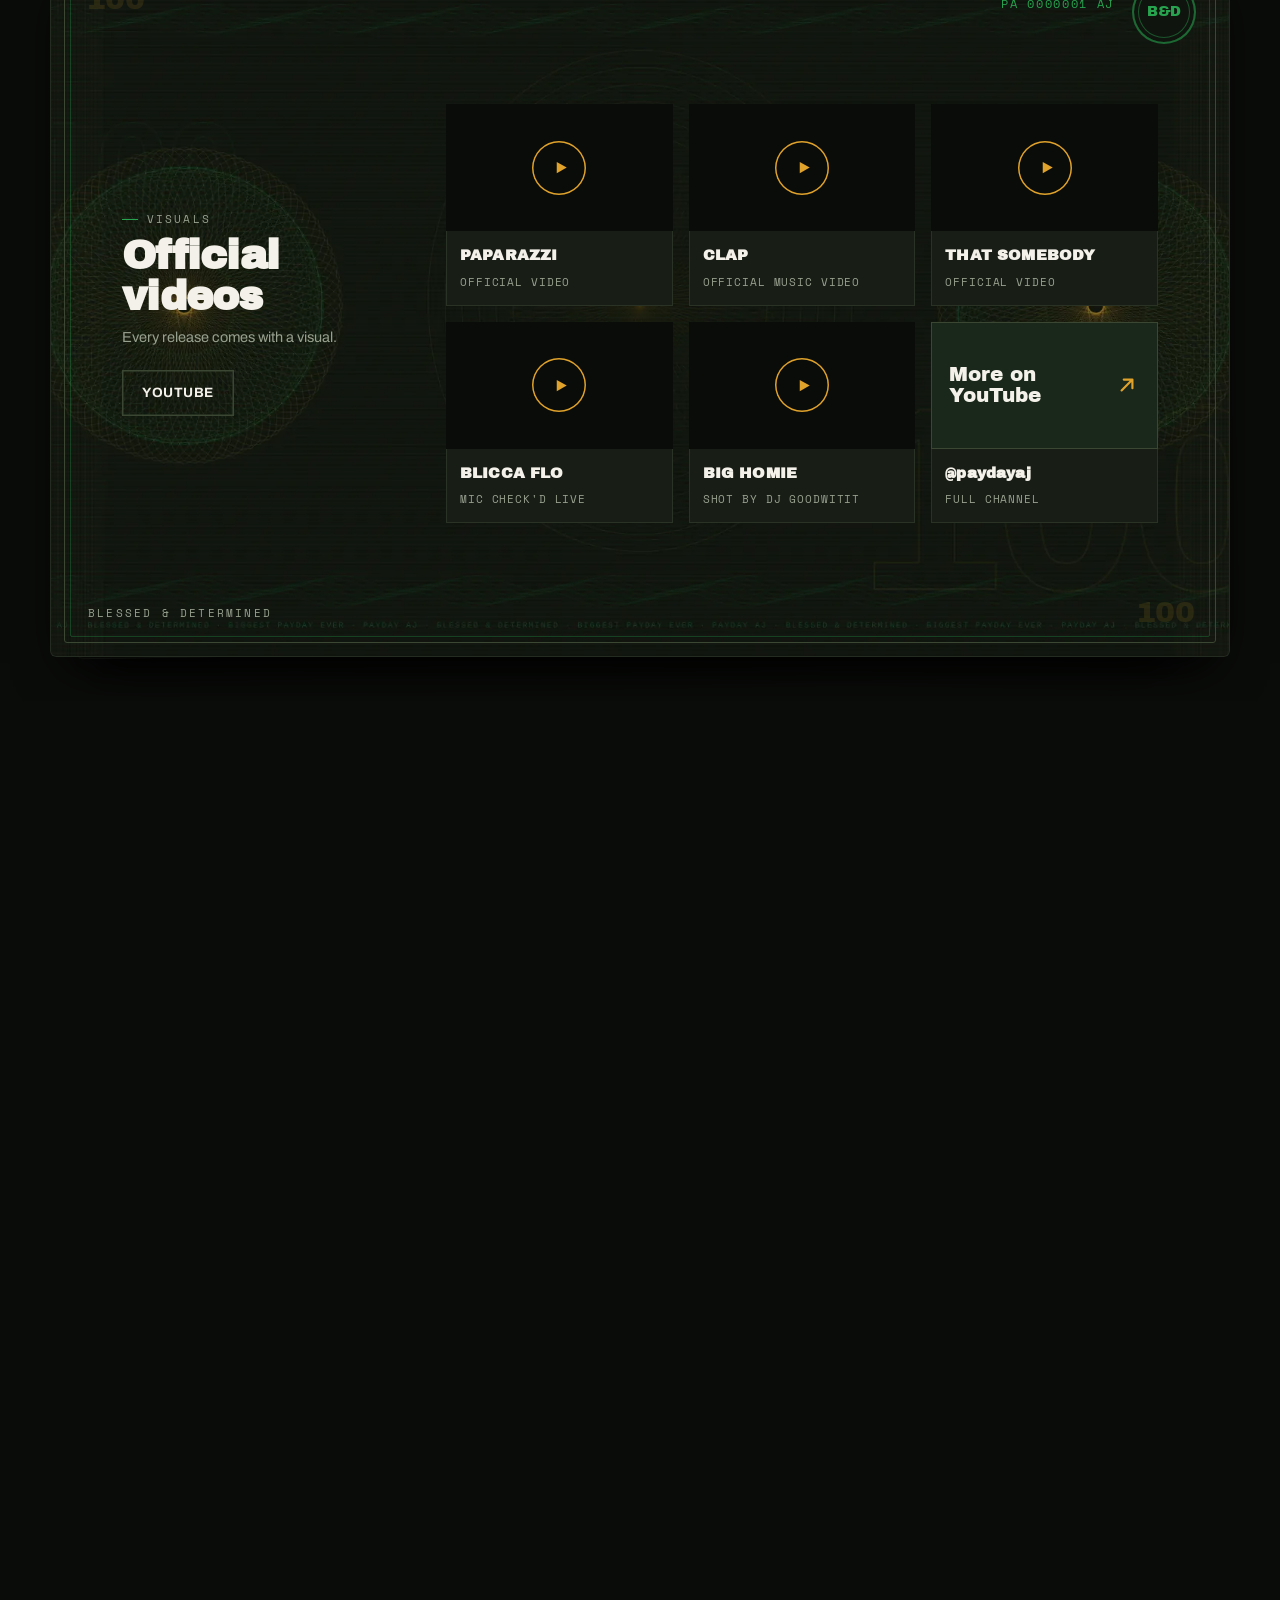
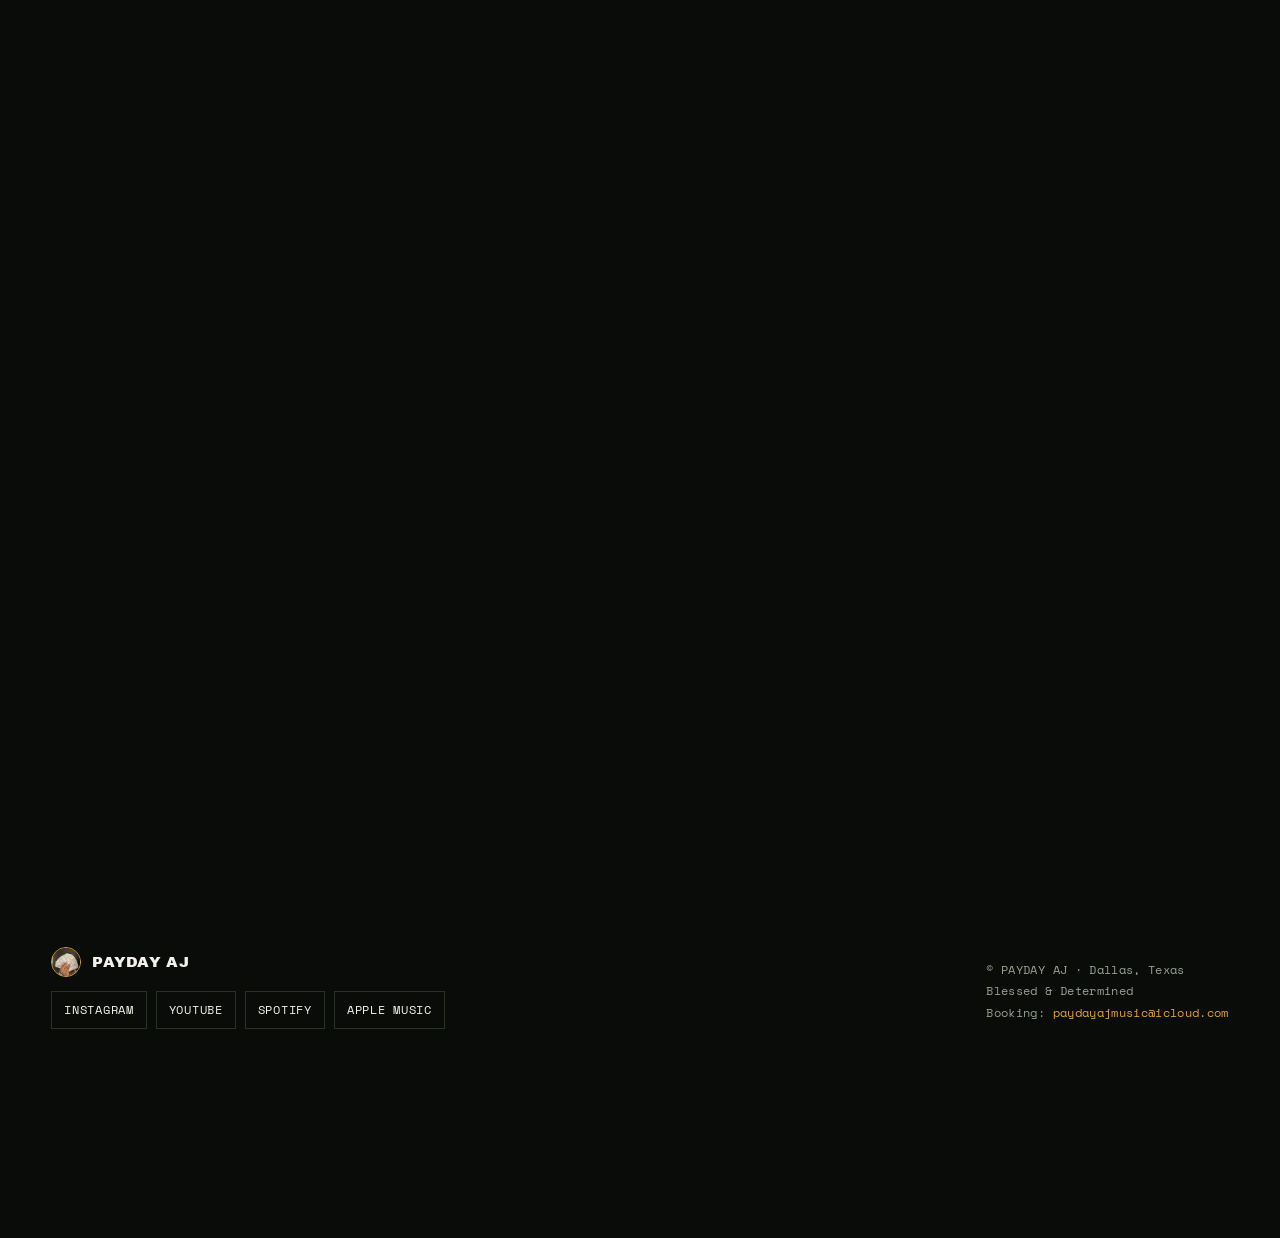
==== commit c40f48ee: "Adjust image dimensions in index.html" ====
--- a/index.html
+++ b/index.html
@@ -346,7 +346,7 @@
         </div>
         <div class="photostack">
         <img class="tall" src="assets/hero.jpg" alt="PAYDAY AJ in Dallas" width="660" height="855" decoding="async" loading="lazy">
-        <img src="assets/ph-fit.jpg" alt="PAYDAY AJ" width="680" height="846" decoding="async" loading="lazy">
+        <img src="assets/ph-fit.jpg" alt="PAYDAY AJ" width="670" height="720" decoding="async" loading="lazy">
         <img src="assets/ph-dallas.jpg" alt="The Dallas skyline" width="636" height="847" decoding="async" loading="lazy">
       </div>
       </div>
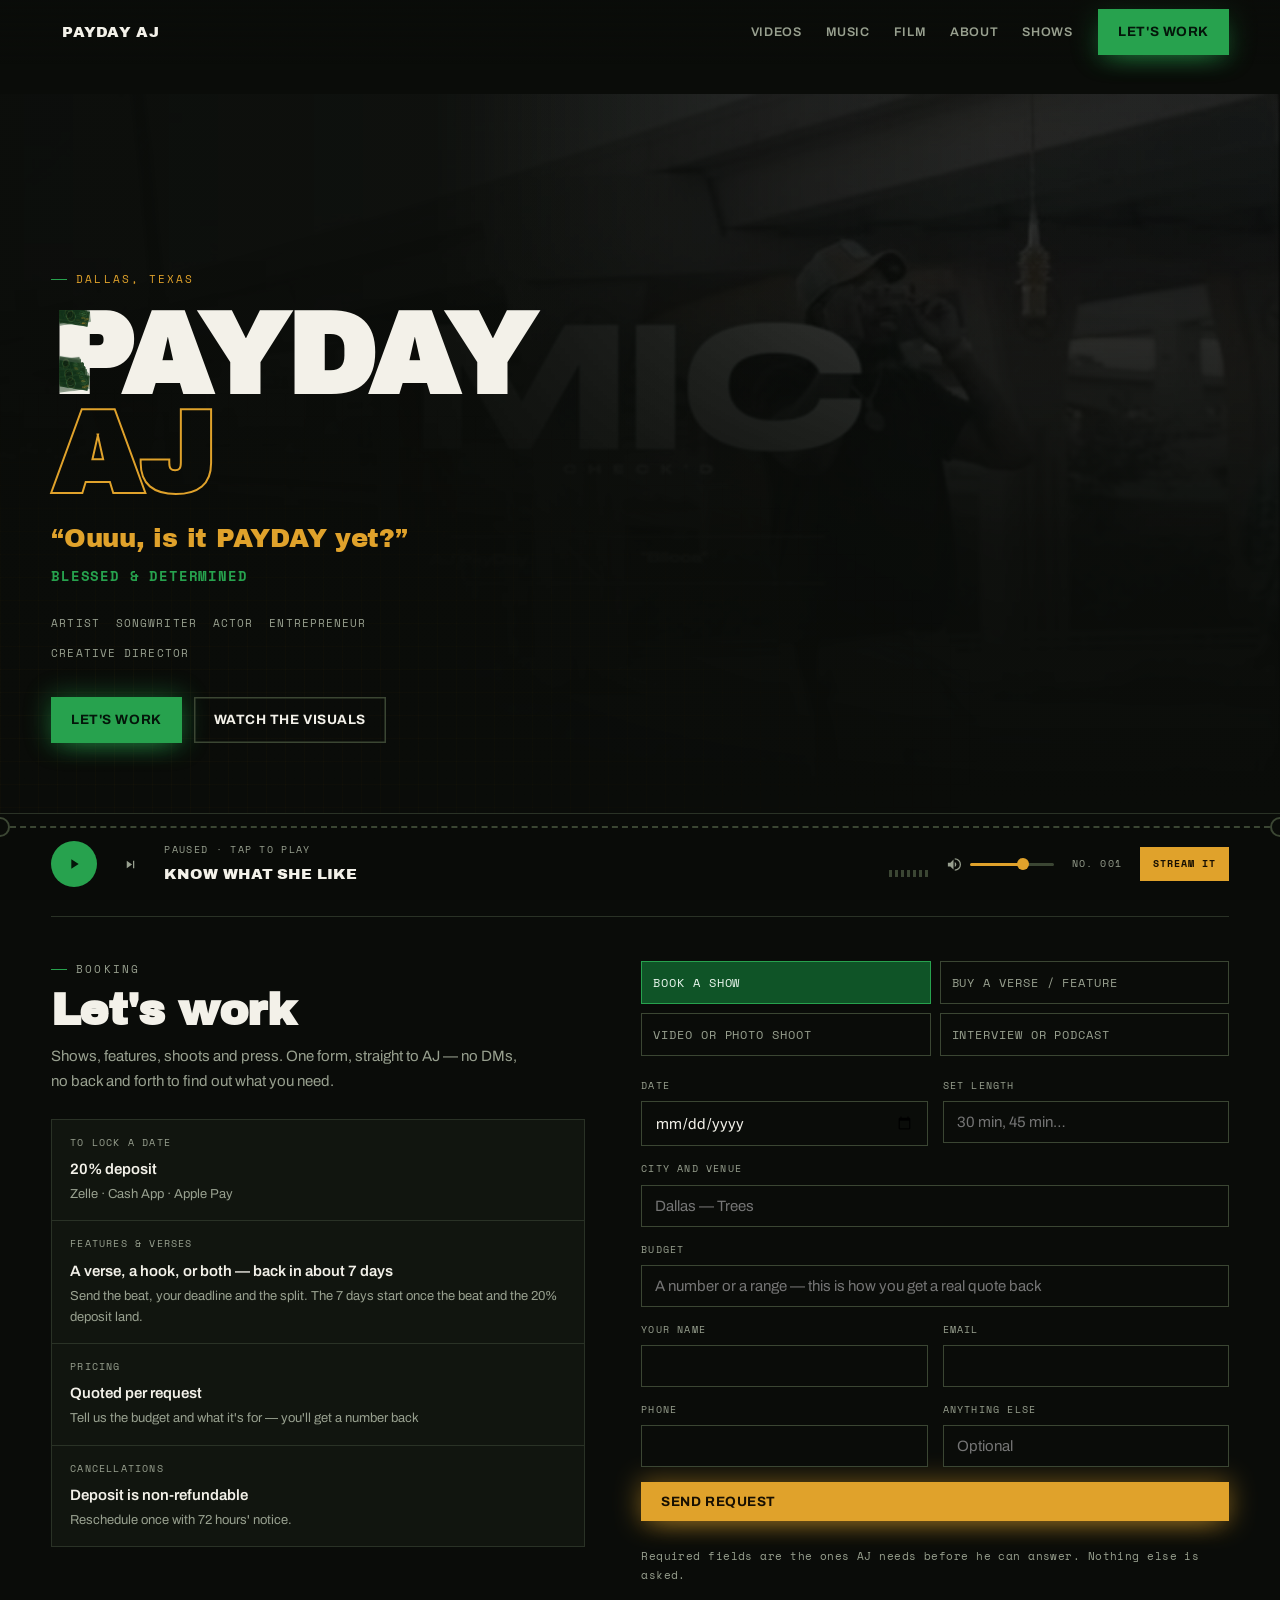
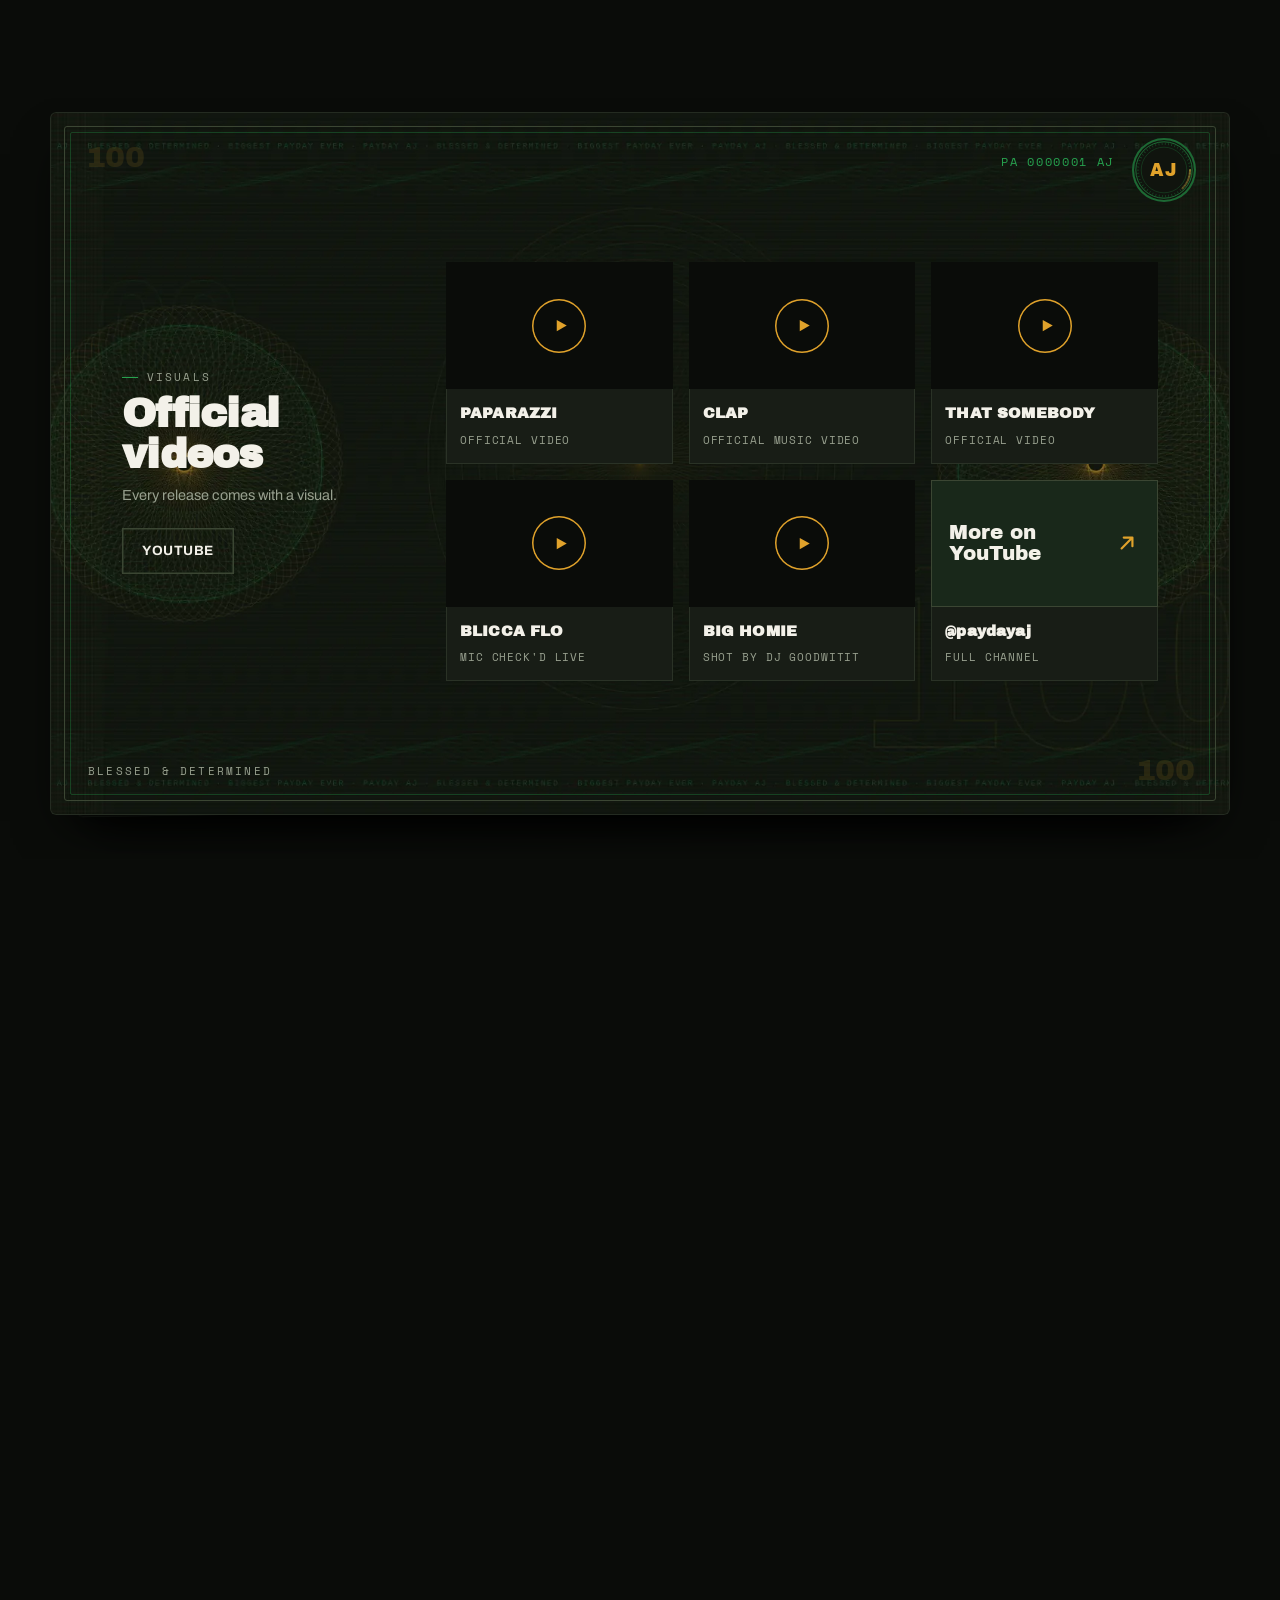
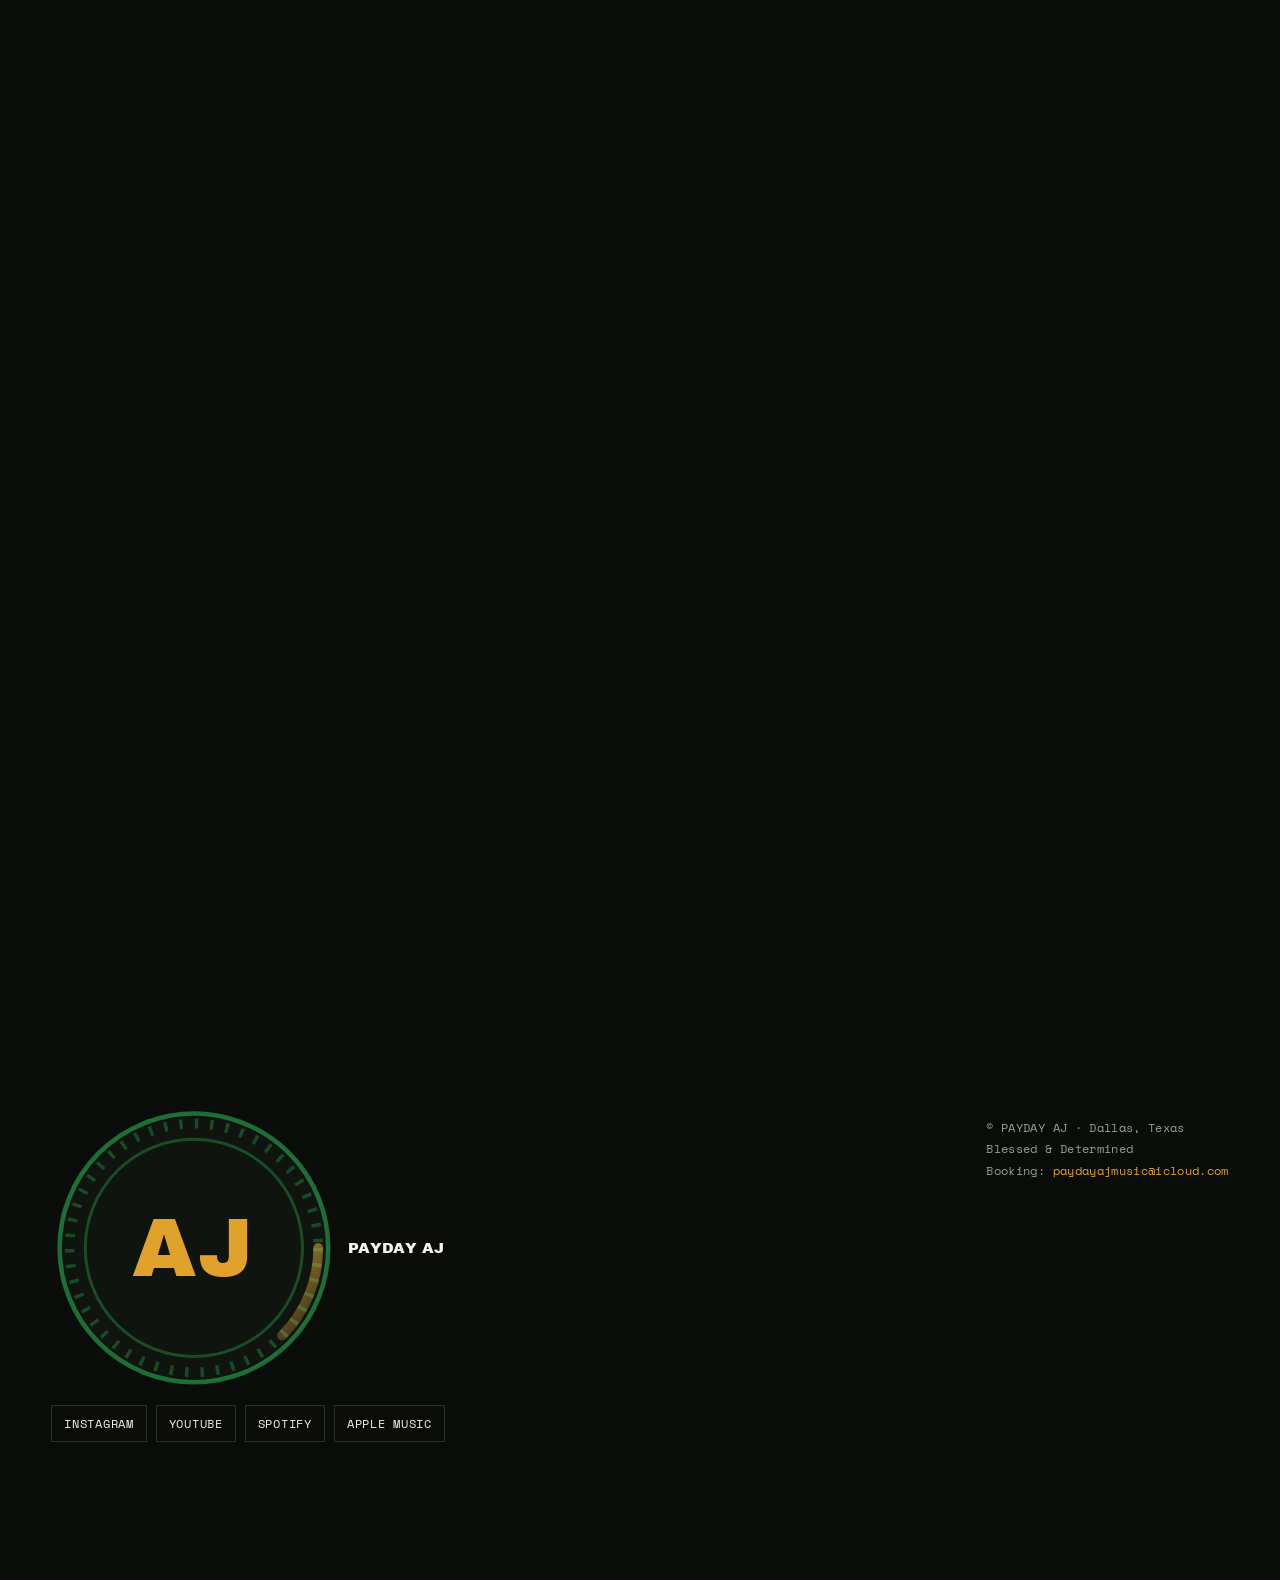
==== commit 0e0ba87e: "Update favicon and Open Graph metadata" ====
--- a/index.html
+++ b/index.html
@@ -5,13 +5,15 @@
 <meta name="viewport" content="width=device-width, initial-scale=1">
 <title>PAYDAY AJ</title>
 <meta name="description" content="PAYDAY AJ — Dallas artist, songwriter and actor. Debut album BIGGEST PAYDAY EVER out now. Videos, film work, shows and booking.">
-<link rel="icon" href="assets/avatar.jpg">
+<link rel="icon" type="image/svg+xml" href="data:image/svg+xml,%3Csvg xmlns='http://www.w3.org/2000/svg' viewBox='0 0 100 100'%3E%3Ccircle cx='50' cy='50' r='50' fill='%2310140E'/%3E%3Ccircle cx='50' cy='50' r='46' fill='none' stroke='%2327A24E' stroke-width='3'/%3E%3Ccircle cx='50' cy='50' r='40' fill='none' stroke='%2327A24E' stroke-width='5' stroke-dasharray='2 6' stroke-opacity='.5'/%3E%3Ctext x='50' y='52' text-anchor='middle' dominant-baseline='central' font-family='Arial Black,Arial,sans-serif' font-weight='700' font-size='42' fill='%23E0A22B'%3EAJ%3C/text%3E%3C/svg%3E">
+<link rel="alternate icon" href="assets/avatar.jpg">
 <meta property="og:type" content="website">
 <meta property="og:site_name" content="PAYDAY AJ">
 <meta property="og:title" content="PAYDAY AJ — Blessed &amp; Determined">
 <meta property="og:description" content="Ouuu, is it PAYDAY yet? Debut album BIGGEST PAYDAY EVER out now. Videos, film, shows and booking.">
-<meta property="og:image" content="https://xbased420.github.io/PaydayAj/assets/album.jpg">
-<meta property="og:url" content="https://xbased420.github.io/PaydayAj/">
+<meta property="og:image" content="https://paydayaj.com/assets/album.jpg">
+<meta property="og:url" content="https://paydayaj.com/">
+<link rel="canonical" href="https://paydayaj.com/">
 <meta name="twitter:card" content="summary_large_image">
 <link rel="preconnect" href="https://fonts.googleapis.com">
 <link rel="preconnect" href="https://fonts.gstatic.com" crossorigin>
@@ -20,9 +22,14 @@
 <script>/* stacked from the first paint, so the bills never flash as a plain list */if(!matchMedia("(prefers-reduced-motion: reduce)").matches)document.documentElement.classList.add("stack-on");</script>
 </head>
 <body>
+<!-- the AJ mark, drawn once; every copy below reuses this gold sweep -->
+<svg class="ajdefs" aria-hidden="true" focusable="false"><defs>
+<linearGradient id="ajg" x1="0" y1="0" x2="1" y2="1">
+<stop offset="0" stop-color="#F0B441" stop-opacity="0"/><stop offset=".5" stop-color="#F0B441"/><stop offset="1" stop-color="#F0B441" stop-opacity="0"/>
+</linearGradient></defs></svg>
 
 <nav class="nav"><div class="wrap">
-  <a class="brand" href="#top"><img src="assets/avatar.jpg" alt="" width="300" height="300" decoding="async">PAYDAY&nbsp;AJ</a>
+  <a class="brand" href="#top"><svg class="ajmark" viewBox="0 0 100 100" aria-hidden="true" focusable="false"><circle cx="50" cy="50" r="47" fill="#10140E" stroke="#27A24E" stroke-width="1.6" stroke-opacity=".65"/><circle cx="50" cy="50" r="43.5" fill="none" stroke="#27A24E" stroke-width="3.4" stroke-dasharray="1.2 4.2" stroke-opacity=".38"/><circle cx="50" cy="50" r="38" fill="none" stroke="#27A24E" stroke-width="1" stroke-opacity=".4"/><g class="ajsweep"><circle cx="50" cy="50" r="43.5" fill="none" stroke="url(#ajg)" stroke-width="3.4" stroke-dasharray="34 240" stroke-linecap="round"/></g><text x="50" y="50" text-anchor="middle" dominant-baseline="central" font-size="29" fill="#E0A22B" letter-spacing="1">AJ</text></svg>PAYDAY&nbsp;AJ</a>
   <div class="navlinks">
     <a href="#videos">Videos</a>
     <a href="#music">Music</a>
@@ -177,7 +184,7 @@
     <span class="bill-100 br" aria-hidden="true">100</span>
     <span class="bill-serial" aria-hidden="true">PA 0000001 AJ</span>
     <span class="bill-motto" aria-hidden="true">Blessed &amp; Determined</span>
-    <span class="bill-seal" aria-hidden="true">B&amp;D</span>
+    <span class="bill-seal" aria-hidden="true"><svg class="ajmark" viewBox="0 0 100 100" aria-hidden="true" focusable="false"><circle cx="50" cy="50" r="47" fill="#10140E" stroke="#27A24E" stroke-width="1.6" stroke-opacity=".65"/><circle cx="50" cy="50" r="43.5" fill="none" stroke="#27A24E" stroke-width="3.4" stroke-dasharray="1.2 4.2" stroke-opacity=".38"/><circle cx="50" cy="50" r="38" fill="none" stroke="#27A24E" stroke-width="1" stroke-opacity=".4"/><g class="ajsweep"><circle cx="50" cy="50" r="43.5" fill="none" stroke="url(#ajg)" stroke-width="3.4" stroke-dasharray="34 240" stroke-linecap="round"/></g><text x="50" y="50" text-anchor="middle" dominant-baseline="central" font-size="29" fill="#E0A22B" letter-spacing="1">AJ</text></svg></span>
     <div class="bill-body">
       <div class="bill-head">
         <div>
@@ -250,7 +257,7 @@
     <span class="bill-100 br" aria-hidden="true">100</span>
     <span class="bill-serial" aria-hidden="true">PA 0000002 AJ</span>
     <span class="bill-motto" aria-hidden="true">Blessed &amp; Determined</span>
-    <span class="bill-seal" aria-hidden="true">B&amp;D</span>
+    <span class="bill-seal" aria-hidden="true"><svg class="ajmark" viewBox="0 0 100 100" aria-hidden="true" focusable="false"><circle cx="50" cy="50" r="47" fill="#10140E" stroke="#27A24E" stroke-width="1.6" stroke-opacity=".65"/><circle cx="50" cy="50" r="43.5" fill="none" stroke="#27A24E" stroke-width="3.4" stroke-dasharray="1.2 4.2" stroke-opacity=".38"/><circle cx="50" cy="50" r="38" fill="none" stroke="#27A24E" stroke-width="1" stroke-opacity=".4"/><g class="ajsweep"><circle cx="50" cy="50" r="43.5" fill="none" stroke="url(#ajg)" stroke-width="3.4" stroke-dasharray="34 240" stroke-linecap="round"/></g><text x="50" y="50" text-anchor="middle" dominant-baseline="central" font-size="29" fill="#E0A22B" letter-spacing="1">AJ</text></svg></span>
     <div class="bill-body">
       <div class="bill-head">
         <div>
@@ -295,7 +302,7 @@
     <span class="bill-100 br" aria-hidden="true">100</span>
     <span class="bill-serial" aria-hidden="true">PA 0000003 AJ</span>
     <span class="bill-motto" aria-hidden="true">Blessed &amp; Determined</span>
-    <span class="bill-seal" aria-hidden="true">B&amp;D</span>
+    <span class="bill-seal" aria-hidden="true"><svg class="ajmark" viewBox="0 0 100 100" aria-hidden="true" focusable="false"><circle cx="50" cy="50" r="47" fill="#10140E" stroke="#27A24E" stroke-width="1.6" stroke-opacity=".65"/><circle cx="50" cy="50" r="43.5" fill="none" stroke="#27A24E" stroke-width="3.4" stroke-dasharray="1.2 4.2" stroke-opacity=".38"/><circle cx="50" cy="50" r="38" fill="none" stroke="#27A24E" stroke-width="1" stroke-opacity=".4"/><g class="ajsweep"><circle cx="50" cy="50" r="43.5" fill="none" stroke="url(#ajg)" stroke-width="3.4" stroke-dasharray="34 240" stroke-linecap="round"/></g><text x="50" y="50" text-anchor="middle" dominant-baseline="central" font-size="29" fill="#E0A22B" letter-spacing="1">AJ</text></svg></span>
     <div class="bill-body">
       <div class="bill-head">
         <div>
@@ -333,7 +340,7 @@
     <span class="bill-100 br" aria-hidden="true">100</span>
     <span class="bill-serial" aria-hidden="true">PA 0000004 AJ</span>
     <span class="bill-motto" aria-hidden="true">Blessed &amp; Determined</span>
-    <span class="bill-seal" aria-hidden="true">B&amp;D</span>
+    <span class="bill-seal" aria-hidden="true"><svg class="ajmark" viewBox="0 0 100 100" aria-hidden="true" focusable="false"><circle cx="50" cy="50" r="47" fill="#10140E" stroke="#27A24E" stroke-width="1.6" stroke-opacity=".65"/><circle cx="50" cy="50" r="43.5" fill="none" stroke="#27A24E" stroke-width="3.4" stroke-dasharray="1.2 4.2" stroke-opacity=".38"/><circle cx="50" cy="50" r="38" fill="none" stroke="#27A24E" stroke-width="1" stroke-opacity=".4"/><g class="ajsweep"><circle cx="50" cy="50" r="43.5" fill="none" stroke="url(#ajg)" stroke-width="3.4" stroke-dasharray="34 240" stroke-linecap="round"/></g><text x="50" y="50" text-anchor="middle" dominant-baseline="central" font-size="29" fill="#E0A22B" letter-spacing="1">AJ</text></svg></span>
     <div class="bill-body">
       <div class="bill-about">
         <div>
@@ -362,7 +369,7 @@
     <span class="bill-100 br" aria-hidden="true">100</span>
     <span class="bill-serial" aria-hidden="true">PA 0000005 AJ</span>
     <span class="bill-motto" aria-hidden="true">Blessed &amp; Determined</span>
-    <span class="bill-seal" aria-hidden="true">B&amp;D</span>
+    <span class="bill-seal" aria-hidden="true"><svg class="ajmark" viewBox="0 0 100 100" aria-hidden="true" focusable="false"><circle cx="50" cy="50" r="47" fill="#10140E" stroke="#27A24E" stroke-width="1.6" stroke-opacity=".65"/><circle cx="50" cy="50" r="43.5" fill="none" stroke="#27A24E" stroke-width="3.4" stroke-dasharray="1.2 4.2" stroke-opacity=".38"/><circle cx="50" cy="50" r="38" fill="none" stroke="#27A24E" stroke-width="1" stroke-opacity=".4"/><g class="ajsweep"><circle cx="50" cy="50" r="43.5" fill="none" stroke="url(#ajg)" stroke-width="3.4" stroke-dasharray="34 240" stroke-linecap="round"/></g><text x="50" y="50" text-anchor="middle" dominant-baseline="central" font-size="29" fill="#E0A22B" letter-spacing="1">AJ</text></svg></span>
     <div class="bill-body">
       <div class="bill-head">
         <div>
@@ -390,7 +397,7 @@
     <span class="bill-100 br" aria-hidden="true">100</span>
     <span class="bill-serial" aria-hidden="true">PA 0000006 AJ</span>
     <span class="bill-motto" aria-hidden="true">Blessed &amp; Determined</span>
-    <span class="bill-seal" aria-hidden="true">B&amp;D</span>
+    <span class="bill-seal" aria-hidden="true"><svg class="ajmark" viewBox="0 0 100 100" aria-hidden="true" focusable="false"><circle cx="50" cy="50" r="47" fill="#10140E" stroke="#27A24E" stroke-width="1.6" stroke-opacity=".65"/><circle cx="50" cy="50" r="43.5" fill="none" stroke="#27A24E" stroke-width="3.4" stroke-dasharray="1.2 4.2" stroke-opacity=".38"/><circle cx="50" cy="50" r="38" fill="none" stroke="#27A24E" stroke-width="1" stroke-opacity=".4"/><g class="ajsweep"><circle cx="50" cy="50" r="43.5" fill="none" stroke="url(#ajg)" stroke-width="3.4" stroke-dasharray="34 240" stroke-linecap="round"/></g><text x="50" y="50" text-anchor="middle" dominant-baseline="central" font-size="29" fill="#E0A22B" letter-spacing="1">AJ</text></svg></span>
     <div class="bill-body">
       <div class="bill-head">
         <div>
@@ -420,7 +427,7 @@
 <footer>
   <div class="wrap fgrid2">
     <div>
-      <div class="brand" style="font-size:15px"><img src="assets/avatar.jpg" alt="" width="300" height="300" decoding="async" loading="lazy">PAYDAY&nbsp;AJ</div>
+      <div class="brand" style="font-size:15px"><svg class="ajmark" viewBox="0 0 100 100" aria-hidden="true" focusable="false"><circle cx="50" cy="50" r="47" fill="#10140E" stroke="#27A24E" stroke-width="1.6" stroke-opacity=".65"/><circle cx="50" cy="50" r="43.5" fill="none" stroke="#27A24E" stroke-width="3.4" stroke-dasharray="1.2 4.2" stroke-opacity=".38"/><circle cx="50" cy="50" r="38" fill="none" stroke="#27A24E" stroke-width="1" stroke-opacity=".4"/><g class="ajsweep"><circle cx="50" cy="50" r="43.5" fill="none" stroke="url(#ajg)" stroke-width="3.4" stroke-dasharray="34 240" stroke-linecap="round"/></g><text x="50" y="50" text-anchor="middle" dominant-baseline="central" font-size="29" fill="#E0A22B" letter-spacing="1">AJ</text></svg>PAYDAY&nbsp;AJ</div>
       <div class="socials">
         <a class="plat" href="https://www.instagram.com/ajpaydaynosleep/" target="_blank" rel="noopener">Instagram</a>
         <a class="plat" href="https://youtube.com/@paydayaj" target="_blank" rel="noopener">YouTube</a>
--- a/styles.css
+++ b/styles.css
@@ -807,3 +807,13 @@
 
 /* keep keyboard focus / anchor scrolls clear of the fixed player bar */
 html{scroll-padding-bottom:calc(var(--player-h) + 12px)}
+
+
+/* Phones: the fold's shading is a fixed gradient instead of one rebuilt
+   on every frame. The fold angle never changes mid-flip anyway, and
+   rebuilding it was the most expensive thing in the whole flip. */
+@media (max-width:699px){
+  .bill-flapshade{background:linear-gradient(-116deg,
+    rgba(0,0,0,.62) 12%, rgba(255,255,255,.07) 36%,
+    rgba(0,0,0,.06) 64%, rgba(0,0,0,.42) 90%)}
+}
